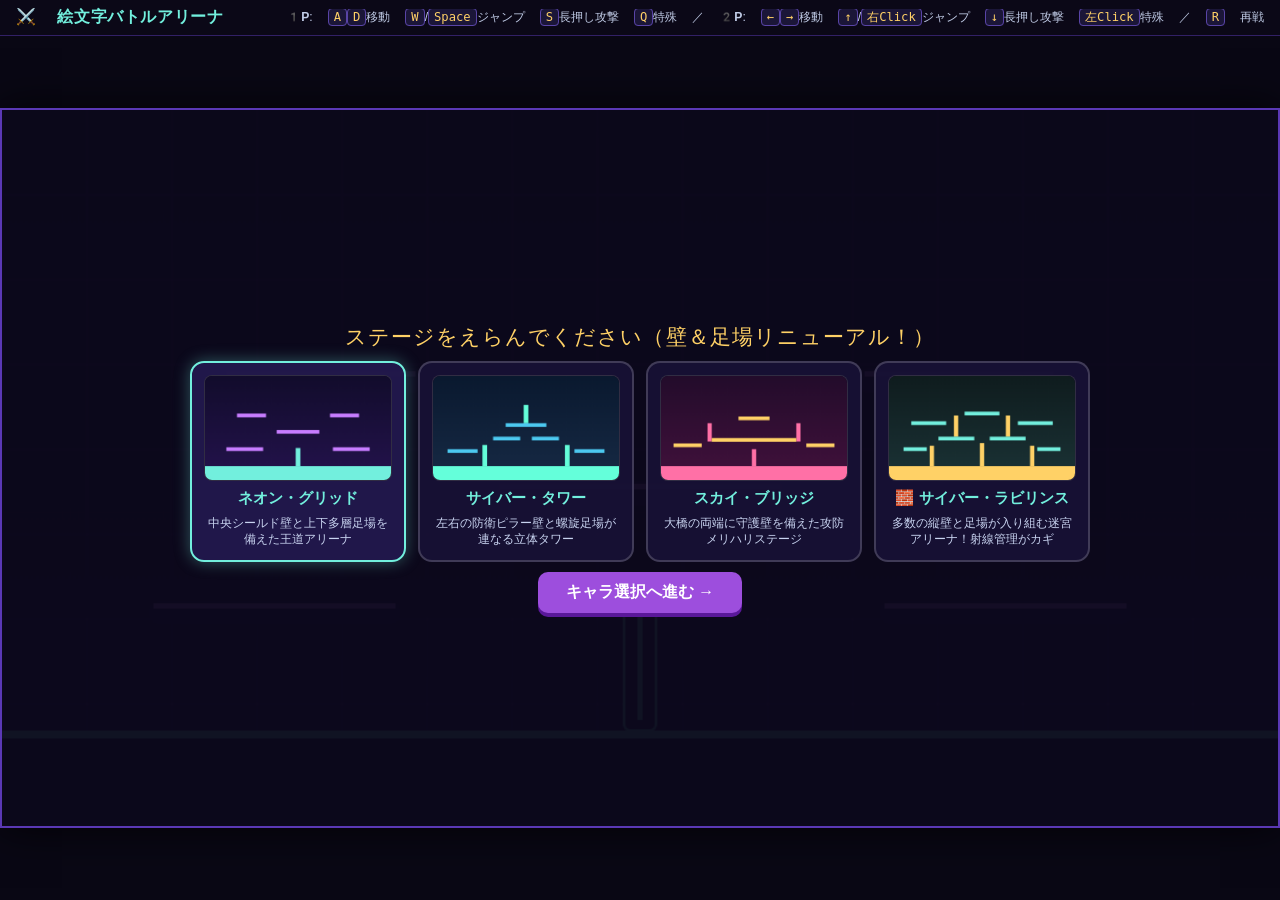
==== index.html @ 48e64e6c "Rename index.html.html to index.html" ====
<!DOCTYPE html>
<html lang="ja">
<head>
  <meta charset="UTF-8" />
  <meta name="viewport" content="width=device-width, initial-scale=1.0" />
  <title>絵文字バトルアリーナ（1P WASD+Space+Q vs 2P 矢印+左右クリック）</title>
  <style>
    * {
      box-sizing: border-box;
      margin: 0;
      padding: 0;
    }

    html, body {
      width: 100%;
      height: 100%;
      overflow: hidden;
      background: #0b0918;
      color: #f3f6ff;
      font-family: "Hiragino Kaku Gothic ProN", "Yu Gothic", "Meiryo", "Apple Color Emoji", "Segoe UI Emoji", "Noto Color Emoji", sans-serif;
      user-select: none;
    }

    body {
      display: flex;
      flex-direction: column;
      align-items: center;
      justify-content: center;
    }

    .header {
      width: 100%;
      height: 36px;
      padding: 0 16px;
      background: rgba(11, 9, 24, 0.95);
      border-bottom: 1px solid rgba(90, 56, 181, 0.5);
      display: flex;
      justify-content: space-between;
      align-items: center;
      gap: 12px;
      flex-shrink: 0;
    }

    h1 {
      font-size: 1rem;
      color: #72efdd;
      letter-spacing: 0.04em;
      white-space: nowrap;
    }

    .controls-hint {
      font-size: 0.76rem;
      color: #c2cde8;
      white-space: nowrap;
      overflow: hidden;
      text-overflow: ellipsis;
    }

    .controls-hint kbd {
      background: #1b1638;
      border: 1px solid #5944a6;
      border-radius: 4px;
      padding: 1px 5px;
      font-family: monospace;
      color: #ffd166;
    }

    .stage-viewport {
      flex: 1;
      width: 100%;
      height: calc(100vh - 36px);
      display: flex;
      align-items: center;
      justify-content: center;
      background: #090714;
      overflow: hidden;
    }

    .game-wrap {
      position: relative;
      width: min(100vw, calc((100vh - 36px) * 16 / 9));
      height: min(calc(100vh - 36px), calc(100vw * 9 / 16));
      overflow: hidden;
      border: 2px solid #5a38b5;
      box-shadow: 0 0 40px rgba(0, 0, 0, 0.8);
      background: #100c24;
    }

    canvas {
      display: block;
      width: 100%;
      height: 100%;
      cursor: crosshair;
    }

    .hud {
      position: absolute;
      top: 12px;
      left: 16px;
      right: 16px;
      display: flex;
      justify-content: space-between;
      align-items: center;
      pointer-events: none;
      font-weight: bold;
      gap: 12px;
      flex-wrap: wrap;
    }

    .hud.hidden {
      display: none;
    }

    .p-hud {
      background: rgba(15, 11, 36, 0.88);
      border-radius: 999px;
      padding: 6px 14px;
      font-size: 0.95rem;
      display: inline-flex;
      align-items: center;
      gap: 8px;
    }

    .p1-hud {
      border: 1.5px solid rgba(114, 239, 221, 0.7);
      color: #72efdd;
    }

    .stage-hud-pill {
      background: rgba(15, 11, 36, 0.88);
      border: 1.5px solid rgba(255, 209, 102, 0.65);
      color: #ffd166;
      border-radius: 999px;
      padding: 5px 14px;
      font-size: 0.86rem;
    }

    .p2-hud {
      border: 1.5px solid rgba(255, 112, 166, 0.7);
      color: #ff70a6;
    }

    .hp-hearts {
      color: #ff5c8a;
      letter-spacing: 0.06em;
    }

    .sp-badge {
      font-size: 0.76rem;
      padding: 2px 8px;
      border-radius: 999px;
      background: rgba(255, 209, 102, 0.18);
      border: 1px solid rgba(255, 209, 102, 0.55);
      color: #ffd166;
    }

    .sp-badge.active {
      background: rgba(114, 239, 221, 0.22);
      border-color: rgba(114, 239, 221, 0.75);
      color: #72efdd;
    }

    .sp-badge.cd {
      background: rgba(120, 125, 160, 0.2);
      border-color: rgba(150, 155, 190, 0.4);
      color: #a9b2d4;
    }

    /* 画面パネル */
    .screen-panel {
      position: absolute;
      inset: 0;
      background: rgba(11, 8, 26, 0.95);
      display: flex;
      flex-direction: column;
      align-items: center;
      justify-content: center;
      padding: 14px 18px;
      gap: 10px;
      overflow-y: auto;
    }

    .screen-panel.hidden {
      display: none;
    }

    .screen-title {
      font-size: 1.32rem;
      color: #ffd166;
      letter-spacing: 0.05em;
    }

    .stage-grid {
      display: grid;
      grid-template-columns: repeat(4, minmax(160px, 1fr));
      gap: 12px;
      width: 100%;
      max-width: 900px;
    }

    .stage-card {
      background: rgba(24, 18, 54, 0.92);
      border: 2px solid rgba(255, 255, 255, 0.18);
      border-radius: 14px;
      padding: 12px;
      display: flex;
      flex-direction: column;
      align-items: center;
      gap: 7px;
      cursor: pointer;
      color: #f3f6ff;
      text-align: center;
      transition: transform 0.1s ease, border-color 0.15s ease, box-shadow 0.15s ease;
    }

    .stage-card:hover {
      transform: translateY(-3px);
      border-color: #c77dff;
    }

    .stage-card.active {
      border-color: #72efdd;
      background: rgba(34, 24, 76, 0.96);
      box-shadow: 0 0 16px rgba(114, 239, 221, 0.35);
    }

    .stage-mini-canvas {
      width: 100%;
      max-width: 200px;
      height: auto;
      border-radius: 8px;
      border: 1px solid rgba(255, 255, 255, 0.15);
      background: #0d0822;
    }

    .stage-card-name {
      font-size: 0.95rem;
      font-weight: bold;
      color: #72efdd;
    }

    .stage-card-desc {
      font-size: 0.74rem;
      color: #c8d3f0;
      line-height: 1.35;
    }

    .selected-stage-banner {
      background: rgba(28, 21, 64, 0.92);
      border: 1.5px solid rgba(255, 209, 102, 0.55);
      color: #ffd166;
      border-radius: 999px;
      padding: 4px 16px;
      font-size: 0.85rem;
      font-weight: bold;
    }

    .select-columns {
      display: grid;
      grid-template-columns: repeat(2, minmax(240px, 1fr));
      gap: 14px;
      width: 100%;
      max-width: 880px;
    }

    .player-panel {
      background: rgba(24, 18, 54, 0.92);
      border-radius: 14px;
      padding: 11px 14px;
      display: flex;
      flex-direction: column;
      align-items: center;
      gap: 7px;
    }

    .player-panel.p1 {
      border: 2px solid #72efdd;
    }

    .player-panel.p2 {
      border: 2px solid #ff70a6;
    }

    .panel-header {
      display: flex;
      align-items: center;
      gap: 10px;
      font-weight: bold;
      font-size: 0.96rem;
    }

    .p1 .panel-header { color: #72efdd; }
    .p2 .panel-header { color: #ff70a6; }

    .selected-preview {
      font-size: 2.2rem;
      line-height: 1;
      height: 38px;
      display: flex;
      align-items: center;
      justify-content: center;
    }

    .emoji-grid {
      display: grid;
      grid-template-columns: repeat(9, 34px);
      gap: 5px;
      justify-content: center;
    }

    .emoji-btn {
      width: 34px;
      height: 34px;
      font-size: 1.24rem;
      font-family: "Apple Color Emoji", "Segoe UI Emoji", "Noto Color Emoji", sans-serif;
      border-radius: 9px;
      border: 2px solid rgba(255, 255, 255, 0.2);
      background: rgba(12, 9, 28, 0.9);
      cursor: pointer;
      display: flex;
      align-items: center;
      justify-content: center;
      transition: transform 0.08s ease, border-color 0.12s ease, background 0.12s ease;
    }

    .emoji-btn:hover {
      transform: translateY(-2px);
    }

    .p1 .emoji-btn.active {
      border-color: #72efdd;
      background: rgba(114, 239, 221, 0.22);
      box-shadow: 0 0 12px rgba(114, 239, 221, 0.45);
    }

    .p2 .emoji-btn.active {
      border-color: #ff70a6;
      background: rgba(255, 112, 166, 0.22);
      box-shadow: 0 0 12px rgba(255, 112, 166, 0.45);
    }

    .ability-box {
      width: 100%;
      background: rgba(12, 9, 28, 0.78);
      border: 1px solid rgba(255, 255, 255, 0.14);
      border-radius: 10px;
      padding: 6px 10px;
      text-align: center;
    }

    .ability-name {
      font-size: 0.86rem;
      font-weight: bold;
      color: #ffd166;
      margin-bottom: 2px;
    }

    .ability-desc {
      font-size: 0.73rem;
      color: #d6dff7;
      line-height: 1.32;
    }

    .special-desc {
      font-size: 0.73rem;
      color: #72efdd;
      margin-top: 2px;
      line-height: 1.32;
    }

    .key-note {
      font-size: 0.72rem;
      color: #aebad9;
    }

    .action-row {
      display: flex;
      gap: 12px;
      flex-wrap: wrap;
      justify-content: center;
      align-items: center;
    }

    .start-btn {
      background: #9d4edd;
      color: #ffffff;
      border: none;
      border-radius: 10px;
      padding: 10px 28px;
      font-size: 1rem;
      font-weight: bold;
      cursor: pointer;
      box-shadow: 0 4px 0 #5a189a;
    }

    .start-btn:hover {
      background: #b565f5;
    }

    .start-btn:active {
      transform: translateY(2px);
      box-shadow: 0 2px 0 #5a189a;
    }

    button.sub-btn {
      background: #27204d;
      color: #e4ecff;
      border: 1.5px solid #7b61ff;
      border-radius: 10px;
      padding: 9px 18px;
      font-size: 0.92rem;
      font-weight: bold;
      cursor: pointer;
    }

    button.sub-btn:hover {
      background: #362c69;
    }

    /* 勝敗オーバーレイ */
    .result-overlay {
      position: absolute;
      inset: 0;
      background: rgba(9, 6, 22, 0.84);
      display: flex;
      flex-direction: column;
      align-items: center;
      justify-content: center;
      gap: 14px;
      text-align: center;
      padding: 20px;
    }

    .result-overlay.hidden {
      display: none;
    }

    .result-overlay h2 {
      font-size: 1.7rem;
      color: #ffd166;
    }

    .result-actions {
      display: flex;
      gap: 12px;
      flex-wrap: wrap;
      justify-content: center;
    }

    @media (max-width: 780px) {
      .stage-grid {
        grid-template-columns: repeat(2, 1fr);
      }
      .select-columns {
        grid-template-columns: 1fr;
      }
    }
  </style>
</head>
<body>
  <div class="header">
    <h1>⚔️ 絵文字バトルアリーナ</h1>
    <div class="controls-hint">
      <strong>1P</strong>: <kbd>A</kbd><kbd>D</kbd>移動 <kbd>W</kbd>/<kbd>Space</kbd>ジャンプ <kbd>S</kbd>長押し攻撃 <kbd>Q</kbd>特殊 ／ 
      <strong>2P</strong>: <kbd>←</kbd><kbd>→</kbd>移動 <kbd>↑</kbd>/<kbd>右Click</kbd>ジャンプ <kbd>↓</kbd>長押し攻撃 <kbd>左Click</kbd>特殊 ／ 
      <kbd>R</kbd> 再戦
    </div>
  </div>

  <div class="stage-viewport">
    <div class="game-wrap">
      <canvas id="game" width="960" height="540"></canvas>

      <!-- 戦闘HUD -->
      <div class="hud hidden" id="battleHud">
        <div class="p-hud p1-hud" id="p1Hud"></div>
        <div class="stage-hud-pill" id="stageHud">🏟️ ネオン・グリッド</div>
        <div class="p-hud p2-hud" id="p2Hud"></div>
      </div>

      <!-- 1. ステージ選択画面 -->
      <div class="screen-panel" id="stageScreen">
        <div class="screen-title">ステージをえらんでください（壁＆足場リニューアル！）</div>
        <div class="stage-grid" id="stageGrid"></div>
        <button class="start-btn" id="toCharSelectBtn" type="button">キャラ選択へ進む →</button>
      </div>

      <!-- 2. キャラ選択画面 -->
      <div class="screen-panel hidden" id="charScreen">
        <div class="screen-title">キャラクターと弾・特殊アクションを確認！</div>
        <div class="selected-stage-banner" id="selectedStageBanner">選択ステージ: ネオン・グリッド</div>
        <div class="select-columns">
          <div class="player-panel p1">
            <div class="panel-header">1P（WASD ＋ Space ＋ Q）</div>
            <div class="selected-preview" id="p1Preview">🤯</div>
            <div class="emoji-grid" id="p1Grid"></div>
            <div class="ability-box">
              <div class="ability-name" id="p1AbilityName"></div>
              <div class="ability-desc" id="p1AbilityDesc"></div>
              <div class="special-desc" id="p1SpecialDesc"></div>
            </div>
            <div class="key-note">A/D: 移動 ／ W・Space: 2段ジャンプ ／ S長押し: 攻撃 ／ Q: 特殊</div>
          </div>
          <div class="player-panel p2">
            <div class="panel-header">2P（矢印キー ＋ 左右クリック）</div>
            <div class="selected-preview" id="p2Preview">💩</div>
            <div class="emoji-grid" id="p2Grid"></div>
            <div class="ability-box">
              <div class="ability-name" id="p2AbilityName"></div>
              <div class="ability-desc" id="p2AbilityDesc"></div>
              <div class="special-desc" id="p2SpecialDesc"></div>
            </div>
            <div class="key-note">←/→: 移動 ／ ↑・右Click: 2段ジャンプ ／ ↓長押し: 攻撃 ／ 左Click: 特殊</div>
          </div>
        </div>
        <div class="action-row">
          <button class="sub-btn" id="backToStageBtn" type="button">← ステージを選び直す</button>
          <button class="start-btn" id="startBattleBtn" type="button">バトルスタート！</button>
        </div>
      </div>

      <!-- 勝敗オーバーレイ -->
      <div class="result-overlay hidden" id="resultOverlay">
        <h2 id="resultTitle">🏆 1P 🤯 の勝利！</h2>
        <div class="result-actions">
          <button class="start-btn" id="rematchBtn" type="button">もう一回たたかう (R)</button>
          <button class="sub-btn" id="toCharBtn" type="button">キャラを選び直す</button>
          <button class="sub-btn" id="toStageBtn" type="button">ステージを選び直す</button>
        </div>
      </div>
    </div>
  </div>

  <script>
    const CHARACTER_DEFS = {
      "🤩": {
        emoji: "🤩",
        abilityName: "⚡ スター・シュリケン",
        abilityDesc: "弾種：回転スター手裏剣 ／ 移動速度アップ（最大射程：約190px）",
        specialName: "特殊：スター・フラッシュ突進",
        specialDesc: "前方に短距離高速突進（突進0.15s・終了後CT 3.2s）",
        specialType: "dash_strike",
        specialCooldown: 3.2,
        dashDuration: 0.15,
        dashSpeed: 740,
        moveSpeed: 335,
        jumpVel: -690,
        doubleJumpVel: -600,
        pulseSpeed: 580,
        pulseRadius: 21,
        minPulseRangeLife: 0.12,
        maxPulseRangeLife: 0.33,
        pulseCooldown: 0.36,
        projectileStyle: "star_shuriken",
        invincibleDuration: 1.05,
        knockbackScale: 1.0,
        shockwaveRadius: 0
      },
      "🤪": {
        emoji: "🤪",
        abilityName: "🦘 クレイジー・ジグザグ弾",
        abilityDesc: "弾種：上下蛇行スプリング弾 ／ ジャンプ強化（最大射程：約230px）",
        specialName: "特殊：スプリング・メテオ落下",
        specialDesc: "急降下＆着地衝撃波（半径82px・着地後CT 3.5s）",
        specialType: "meteor_slam",
        specialCooldown: 3.5,
        slamShockwaveRadius: 82,
        moveSpeed: 275,
        jumpVel: -720,
        doubleJumpVel: -715,
        pulseSpeed: 500,
        pulseRadius: 21,
        minPulseRangeLife: 0.14,
        maxPulseRangeLife: 0.46,
        pulseCooldown: 0.36,
        projectileStyle: "zigzag_spring",
        invincibleDuration: 1.05,
        knockbackScale: 0.95,
        shockwaveRadius: 0
      },
      "🥴": {
        emoji: "🥴",
        abilityName: "🛡️ 酔いどれバブル・タフネス",
        abilityDesc: "弾種：ゆらゆら渦巻きバブル ／ 無敵時間＆耐性アップ（最大射程：約280px）",
        specialName: "特殊：ネオン・ガードバリア",
        specialDesc: "1.05秒バリア＆弾反射（効果終了後CT 5.0s）",
        specialType: "barrier",
        specialCooldown: 5.0,
        barrierDuration: 1.05,
        moveSpeed: 260,
        jumpVel: -690,
        doubleJumpVel: -600,
        pulseSpeed: 500,
        pulseRadius: 22,
        minPulseRangeLife: 0.15,
        maxPulseRangeLife: 0.56,
        pulseCooldown: 0.36,
        projectileStyle: "dizzy_bubble",
        invincibleDuration: 1.55,
        knockbackScale: 0.65,
        shockwaveRadius: 0
      },
      "😎": {
        emoji: "😎",
        abilityName: "🌊 クール・メガウェーブ",
        abilityDesc: "弾種：多重ソニックウェーブ ／ 巨大弾＆高速連射（最大射程：約215px）",
        specialName: "特殊：ハイスピード・ワイド3WAY",
        specialDesc: "広角3方向へ高速メガウェーブ拡散＆プレイヤー色エフェクト（CT 3.4s）",
        specialType: "triple_shot",
        specialCooldown: 3.4,
        tripleRangeLife: 0.36,
        moveSpeed: 275,
        jumpVel: -690,
        doubleJumpVel: -600,
        pulseSpeed: 520,
        pulseRadius: 31,
        minPulseRangeLife: 0.13,
        maxPulseRangeLife: 0.42,
        pulseCooldown: 0.26,
        projectileStyle: "mega_wave",
        invincibleDuration: 1.05,
        knockbackScale: 1.0,
        shockwaveRadius: 0
      },
      "🫨": {
        emoji: "🫨",
        abilityName: "💥 シェイク・ソニックリング",
        abilityDesc: "弾種：高周波振動リング ／ 発射時振動波（最大射程：約155px）",
        specialName: "特殊：メガ・グラビティ振動",
        specialDesc: "近距離の広範囲振動波（半径92px・CT 4.0s）",
        specialType: "mega_quake",
        specialCooldown: 4.0,
        megaQuakeRadius: 92,
        moveSpeed: 285,
        jumpVel: -690,
        doubleJumpVel: -620,
        pulseSpeed: 480,
        pulseRadius: 22,
        minPulseRangeLife: 0.11,
        maxPulseRangeLife: 0.32,
        pulseCooldown: 0.35,
        projectileStyle: "quake_ring",
        invincibleDuration: 1.05,
        knockbackScale: 0.9,
        shockwaveRadius: 50
      },
      "🤯": {
        emoji: "🤯",
        abilityName: "💥 ブレイン・スパーク",
        abilityDesc: "弾種：高速回転スパーク弾 ／ パワーバランス型（最大射程：約270px）",
        specialName: "特殊：🤯 ギガ・メルトダウン（一発どかん！）",
        specialDesc: "0.45秒のチャージ後、超巨大爆発（半径155px・特大吹っ飛ばし・CT 5.2s）",
        specialType: "mind_explosion",
        specialCooldown: 5.2,
        chargeDuration: 0.45,
        explosionRadius: 155,
        moveSpeed: 265,
        jumpVel: -690,
        doubleJumpVel: -605,
        pulseSpeed: 540,
        pulseRadius: 21,
        minPulseRangeLife: 0.15,
        maxPulseRangeLife: 0.50,
        pulseCooldown: 0.38,
        projectileStyle: "brain_spark",
        projectileColorOverride: "#ff9f1c",
        invincibleDuration: 1.05,
        knockbackScale: 0.95,
        shockwaveRadius: 0
      },
      "🤠": {
        emoji: "🤠",
        abilityName: "🎯 ガンスリンガー・ライフル",
        abilityDesc: "弾種：超高速ライフル銃弾（最大射程：超長距離・約870px）",
        specialName: "特殊：ハイパワー・ロングスナイプ",
        specialDesc: "超長射程の強力貫通弾＆大ノックバック（CT 5.2s）",
        specialType: "long_snipe",
        specialCooldown: 5.2,
        snipeSpeed: 980,
        snipeRangeLife: 0.95,
        moveSpeed: 245,
        jumpVel: -680,
        doubleJumpVel: -590,
        pulseSpeed: 790,
        pulseRadius: 7,
        minPulseRangeLife: 0.22,
        maxPulseRangeLife: 1.10,
        pulseCooldown: 0.72,
        projectileStyle: "bullet",
        invincibleDuration: 1.05,
        knockbackScale: 1.15,
        shockwaveRadius: 0
      },
      "🤡": {
        emoji: "🤡",
        abilityName: "🎪 トリッキー・ジャグリング",
        abilityDesc: "弾種：床や壁・棚で弾むカラフルボール弾（最大射程：約480px）",
        specialName: "特殊：🃏 ジョーカー・ワイルドカード",
        specialDesc: "高速カード弾を発射！命中or壁着弾で衝撃波・凍結・連射・追撃がランダム炸裂（CT 3.8s）",
        specialType: "joker_card",
        specialCooldown: 3.8,
        moveSpeed: 295,
        jumpVel: -705,
        doubleJumpVel: -640,
        pulseSpeed: 490,
        pulseRadius: 19,
        minPulseRangeLife: 0.32,
        maxPulseRangeLife: 0.98,
        pulseCooldown: 0.38,
        projectileStyle: "bounce_ball",
        invincibleDuration: 1.05,
        knockbackScale: 1.0,
        shockwaveRadius: 0
      },
      "🤑": {
        emoji: "🤑",
        abilityName: "🪙 ゴールデン・コイン弾",
        abilityDesc: "弾種：輝く回転ゴールドコイン弾 ／ 軽快ステップ（最大射程：約310px）",
        specialName: "特殊：🎰 ジャックポット・スロット",
        specialDesc: "スロット回転！777大当たりで特大3way＋衝撃波、中当たりで5way金貨シャワー（CT 4.2s）",
        specialType: "slot_jackpot",
        specialCooldown: 4.2,
        moveSpeed: 290,
        jumpVel: -695,
        doubleJumpVel: -620,
        pulseSpeed: 550,
        pulseRadius: 20,
        minPulseRangeLife: 0.16,
        maxPulseRangeLife: 0.56,
        pulseCooldown: 0.34,
        projectileStyle: "gold_coin",
        projectileColorOverride: "#ffd166",
        invincibleDuration: 1.05,
        knockbackScale: 1.0,
        shockwaveRadius: 0
      },
      "🗺️": {
        emoji: "🗺️",
        abilityName: "🧭 アトラス・コンパスアロー",
        abilityDesc: "弾種：回転コンパス針弾 ／ 高機動力＆ジャンプ力（最大射程：約330px）",
        specialName: "特殊：📍 アトラス・ウェイポイント",
        specialDesc: "1回目でピン設置、2回目でピン地点を起爆（広範囲衝撃波＋3方向コンパス弾・CT 4.0s）",
        specialType: "atlas_waypoint",
        specialCooldown: 4.0,
        moveSpeed: 305,
        jumpVel: -705,
        doubleJumpVel: -635,
        pulseSpeed: 570,
        pulseRadius: 20,
        minPulseRangeLife: 0.16,
        maxPulseRangeLife: 0.58,
        pulseCooldown: 0.34,
        projectileStyle: "compass_arrow",
        projectileColorOverride: "#ffd166",
        invincibleDuration: 1.05,
        knockbackScale: 0.96,
        shockwaveRadius: 0
      },
      "💩": {
        emoji: "💩",
        abilityName: "💩 プープ・スティンクボム",
        abilityDesc: "弾種：山なり臭気ボム弾（命中・着弾時に臭気ガス爆発・最大射程：約290px）",
        specialName: "特殊：🚽 フラッシュ・トルネード",
        specialDesc: "周囲に巨大渦巻き衝撃波（半径90px）＋3方向へ臭気ボム拡散（CT 4.0s）",
        specialType: "poop_flush",
        specialCooldown: 4.0,
        moveSpeed: 280,
        jumpVel: -695,
        doubleJumpVel: -615,
        pulseSpeed: 470,
        pulseRadius: 20,
        minPulseRangeLife: 0.24,
        maxPulseRangeLife: 0.62,
        pulseCooldown: 0.38,
        projectileStyle: "poop_bomb",
        projectileColorOverride: "#b08968",
        invincibleDuration: 1.1,
        knockbackScale: 0.92,
        shockwaveRadius: 0
      },
      "💀": {
        emoji: "💀",
        abilityName: "☠️ スカル・リーパーサイス",
        abilityDesc: "弾種：回転する死神の鎌弾 ／ 大ノックバック（最大射程：約310px）",
        specialName: "特殊：ソウル・ブーメラン",
        specialDesc: "前方に飛んで手元に戻る巨大ブーメラン弾（CT 4.0s）",
        specialType: "boomerang",
        specialCooldown: 4.0,
        moveSpeed: 250,
        jumpVel: -685,
        doubleJumpVel: -595,
        pulseSpeed: 520,
        pulseRadius: 24,
        minPulseRangeLife: 0.16,
        maxPulseRangeLife: 0.60,
        pulseCooldown: 0.45,
        baseKnockVx: 490,
        projectileStyle: "scythe_spin",
        invincibleDuration: 1.1,
        knockbackScale: 0.85,
        shockwaveRadius: 0
      },
      "🫠": {
        emoji: "🫠",
        abilityName: "🫠 メルト・スライムショット",
        abilityDesc: "弾種：ドロドロ溶解液弾 ／ 吹っ飛び耐性UP（最大射程：約260px）",
        specialName: "特殊：アシッド・メルトゾーン",
        specialDesc: "足元に3秒間残る溶解トラップ設置（CT 4.8s）",
        specialType: "melt_pool",
        specialCooldown: 4.8,
        moveSpeed: 270,
        jumpVel: -690,
        doubleJumpVel: -610,
        pulseSpeed: 490,
        pulseRadius: 22,
        minPulseRangeLife: 0.15,
        maxPulseRangeLife: 0.53,
        pulseCooldown: 0.36,
        projectileStyle: "slime_drop",
        invincibleDuration: 1.25,
        knockbackScale: 0.72,
        shockwaveRadius: 0
      },
      "🫥": {
        emoji: "🫥",
        abilityName: "👻 ファントム・ウィスプ",
        abilityDesc: "弾種：明滅する霊魂弾 ／ 軽快移動＆高い2段ジャンプ（最大射程：約240px）",
        specialName: "特殊：インビジブル・ステルス",
        specialDesc: "1.2秒間透明化＆移動速度大幅アップ（効果終了後CT 4.6s）",
        specialType: "stealth",
        specialCooldown: 4.6,
        stealthDuration: 1.2,
        moveSpeed: 315,
        jumpVel: -710,
        doubleJumpVel: -680,
        pulseSpeed: 560,
        pulseRadius: 20,
        minPulseRangeLife: 0.14,
        maxPulseRangeLife: 0.43,
        pulseCooldown: 0.33,
        projectileStyle: "ghost_wisp",
        invincibleDuration: 1.0,
        knockbackScale: 1.08,
        shockwaveRadius: 0
      },
      "🥶": {
        emoji: "🥶",
        abilityName: "❄️ フロスト・アイスランス",
        abilityDesc: "弾種：氷結クリスタル弾（ヒット時1.8秒間相手を凍結スロウ・最大射程：約320px）",
        specialName: "特殊：アブソリュート・ブリザード",
        specialDesc: "周囲冷気波＋前方3way氷柱弾で相手を凍結スロウ（CT 4.2s）",
        specialType: "blizzard_nova",
        specialCooldown: 4.2,
        moveSpeed: 265,
        jumpVel: -690,
        doubleJumpVel: -605,
        pulseSpeed: 570,
        pulseRadius: 20,
        minPulseRangeLife: 0.16,
        maxPulseRangeLife: 0.56,
        pulseCooldown: 0.38,
        baseKnockVx: 360,
        chillOnHit: 1.8,
        projectileStyle: "ice_crystal",
        projectileColorOverride: "#70e4ff",
        invincibleDuration: 1.15,
        knockbackScale: 0.85,
        shockwaveRadius: 0
      },
      "🈁": {
        emoji: "🈁",
        abilityName: "💠 サイバー・スクエア弾",
        abilityDesc: "弾種：回転キューブエネルギー弾 ／ 高機動バランス（最大射程：約300px）",
        specialName: "特殊：テレポート・ビーコン",
        specialDesc: "1回目でビーコン設置、2回目で設置地点へ瞬間ワープ（ワープ後CT 4.0s）",
        specialType: "warp_beacon",
        specialCooldown: 4.0,
        moveSpeed: 300,
        jumpVel: -695,
        doubleJumpVel: -625,
        pulseSpeed: 560,
        pulseRadius: 20,
        minPulseRangeLife: 0.15,
        maxPulseRangeLife: 0.54,
        pulseCooldown: 0.34,
        projectileStyle: "cyber_square",
        projectileColorOverride: "#4cc9f0",
        invincibleDuration: 1.05,
        knockbackScale: 0.95,
        shockwaveRadius: 0
      },
      "👾": {
        emoji: "👾",
        abilityName: "🕹️ 8bit・ピクセルレーザー",
        abilityDesc: "弾種：ドット絵レーザー弾 ／ 高速連射＆長射程（最大射程：約420px）",
        specialName: "特殊：UFO・インベージョン空爆",
        specialDesc: "上空にUFOを召喚し、移動しながら真下へ3発ビーム投下（CT 4.6s）",
        specialType: "ufo_airstrike",
        specialCooldown: 4.6,
        moveSpeed: 280,
        jumpVel: -690,
        doubleJumpVel: -615,
        pulseSpeed: 640,
        pulseRadius: 17,
        minPulseRangeLife: 0.18,
        maxPulseRangeLife: 0.66,
        pulseCooldown: 0.28,
        projectileStyle: "pixel_laser",
        projectileColorOverride: "#b5179e",
        invincibleDuration: 1.05,
        knockbackScale: 1.0,
        shockwaveRadius: 0
      },
      "😇": {
        emoji: "😇",
        selectLabel: "😇😈",
        abilityName: "👼😈 デュアル・モーフ（天使⇔悪魔変身）",
        abilityDesc: "😇時：聖光輪弾・低重力グライド(最大約360px) ／ 😈時：紅蓮炎弾・踏み込み強撃(最大約260px)",
        specialName: "特殊：エンジェル⇔デビル変身",
        specialDesc: "押すたびに😇と😈が切り替わり弾種・基本性能・パッシブが変化（CT 3.2s）",
        specialType: "transform_angel_devil",
        morphTarget: "😈",
        specialCooldown: 3.2,
        moveSpeed: 295,
        jumpVel: -715,
        doubleJumpVel: -670,
        gravityScale: 0.72,
        pulseSpeed: 540,
        pulseRadius: 21,
        minPulseRangeLife: 0.16,
        maxPulseRangeLife: 0.66,
        pulseCooldown: 0.30,
        baseKnockVx: 360,
        attackLungeSpeed: 0,
        projectileStyle: "angel_halo",
        projectileColorOverride: "#ffd166",
        invincibleDuration: 1.25,
        knockbackScale: 0.78,
        shockwaveRadius: 0
      },
      "😈": {
        emoji: "😈",
        hiddenInSelect: true,
        abilityName: "😈 デビル・オーバーロード",
        abilityDesc: "弾種：紅蓮ヘルファイア弾 ／ 超高速移動＆攻撃時踏み込みラッシュ",
        specialName: "特殊：デビル⇔エンジェル変身",
        specialDesc: "押すたびに😈と😇が切り替わり弾種・基本性能・パッシブが変化（CT 3.2s）",
        specialType: "transform_angel_devil",
        morphTarget: "😇",
        specialCooldown: 3.2,
        moveSpeed: 345,
        jumpVel: -690,
        doubleJumpVel: -610,
        gravityScale: 1.15,
        pulseSpeed: 620,
        pulseRadius: 24,
        minPulseRangeLife: 0.14,
        maxPulseRangeLife: 0.42,
        pulseCooldown: 0.35,
        baseKnockVx: 480,
        attackLungeSpeed: 220,
        projectileStyle: "devil_flame",
        projectileColorOverride: "#ff5c8a",
        invincibleDuration: 0.95,
        knockbackScale: 1.12,
        shockwaveRadius: 0
      }
    };

    const SELECTABLE_CHARACTERS = Object.keys(CHARACTER_DEFS).filter(
      (emoji) => !CHARACTER_DEFS[emoji].hiddenInSelect
    );

    const canvas = document.getElementById("game");
    const ctx = canvas.getContext("2d");

    const VIEW_WIDTH = canvas.width;
    const VIEW_HEIGHT = canvas.height;
    const GROUND_Y = 468;

    const STAGES = [
      {
        id: "neon-grid",
        name: "ネオン・グリッド",
        desc: "中央シールド壁と上下多層足場を備えた王道アリーナ",
        bgTop: "#120c2c",
        bgBottom: "#24134d",
        gridColor: "rgba(157, 78, 221, 0.16)",
        floorAccent: "#72efdd",
        shelfFill: "#2b1b59",
        shelfAccent: "#c77dff",
        wallFill: "#1f1447",
        wallAccent: "#72efdd",
        platforms: [
          { x: 0, y: GROUND_Y, w: VIEW_WIDTH, h: VIEW_HEIGHT - GROUND_Y, type: "floor" },
          { x: 468, y: 374, w: 24, h: 94, type: "wall" },
          { x: 110, y: 370, w: 190, h: 18, type: "shelf" },
          { x: 660, y: 370, w: 190, h: 18, type: "shelf" },
          { x: 370, y: 280, w: 220, h: 18, type: "shelf" },
          { x: 165, y: 195, w: 150, h: 18, type: "shelf" },
          { x: 645, y: 195, w: 150, h: 18, type: "shelf" }
        ]
      },
      {
        id: "cyber-tower",
        name: "サイバー・タワー",
        desc: "左右の防衛ピラー壁と螺旋足場が連なる立体タワー",
        bgTop: "#0a192f",
        bgBottom: "#172a45",
        gridColor: "rgba(100, 255, 218, 0.13)",
        floorAccent: "#64ffda",
        shelfFill: "#1d3557",
        shelfAccent: "#4cc9f0",
        wallFill: "#13294b",
        wallAccent: "#64ffda",
        platforms: [
          { x: 0, y: GROUND_Y, w: VIEW_WIDTH, h: VIEW_HEIGHT - GROUND_Y, type: "floor" },
          { x: 255, y: 358, w: 24, h: 110, type: "wall" },
          { x: 681, y: 358, w: 24, h: 110, type: "wall" },
          { x: 468, y: 150, w: 24, h: 95, type: "wall" },
          { x: 75, y: 380, w: 155, h: 18, type: "shelf" },
          { x: 730, y: 380, w: 155, h: 18, type: "shelf" },
          { x: 310, y: 315, w: 140, h: 18, type: "shelf" },
          { x: 510, y: 315, w: 140, h: 18, type: "shelf" },
          { x: 375, y: 245, w: 210, h: 18, type: "shelf" }
        ]
      },
      {
        id: "sky-bridge",
        name: "スカイ・ブリッジ",
        desc: "大橋の両端に守護壁を備えた攻防メリハリステージ",
        bgTop: "#230c2b",
        bgBottom: "#42113c",
        gridColor: "rgba(255, 112, 166, 0.15)",
        floorAccent: "#ff70a6",
        shelfFill: "#3b184a",
        shelfAccent: "#ffd166",
        wallFill: "#2c1138",
        wallAccent: "#ff70a6",
        platforms: [
          { x: 0, y: GROUND_Y, w: VIEW_WIDTH, h: VIEW_HEIGHT - GROUND_Y, type: "floor" },
          { x: 240, y: 245, w: 22, h: 95, type: "wall" },
          { x: 698, y: 245, w: 22, h: 95, type: "wall" },
          { x: 469, y: 380, w: 22, h: 88, type: "wall" },
          { x: 262, y: 322, w: 436, h: 18, type: "shelf" },
          { x: 65, y: 350, w: 145, h: 18, type: "shelf" },
          { x: 750, y: 350, w: 145, h: 18, type: "shelf" },
          { x: 400, y: 210, w: 160, h: 18, type: "shelf" }
        ]
      },
      {
        id: "cyber-labyrinth",
        name: "🧱 サイバー・ラビリンス",
        desc: "多数の縦壁と足場が入り組む迷宮アリーナ！射線管理がカギ",
        bgTop: "#0f1c1e",
        bgBottom: "#1b3336",
        gridColor: "rgba(114, 239, 221, 0.14)",
        floorAccent: "#ffd166",
        shelfFill: "#204044",
        shelfAccent: "#72efdd",
        wallFill: "#162d30",
        wallAccent: "#ffd166",
        platforms: [
          { x: 0, y: GROUND_Y, w: VIEW_WIDTH, h: VIEW_HEIGHT - GROUND_Y, type: "floor" },
          { x: 210, y: 362, w: 22, h: 106, type: "wall" },
          { x: 469, y: 348, w: 22, h: 120, type: "wall" },
          { x: 728, y: 362, w: 22, h: 106, type: "wall" },
          { x: 335, y: 205, w: 22, h: 110, type: "wall" },
          { x: 603, y: 205, w: 22, h: 110, type: "wall" },
          { x: 75, y: 370, w: 120, h: 16, type: "shelf" },
          { x: 765, y: 370, w: 120, h: 16, type: "shelf" },
          { x: 255, y: 315, w: 185, h: 16, type: "shelf" },
          { x: 520, y: 315, w: 185, h: 16, type: "shelf" },
          { x: 115, y: 235, w: 180, h: 16, type: "shelf" },
          { x: 665, y: 235, w: 180, h: 16, type: "shelf" },
          { x: 390, y: 185, w: 180, h: 16, type: "shelf" }
        ]
      }
    ];

    const battleHud = document.getElementById("battleHud");
    const p1Hud = document.getElementById("p1Hud");
    const p2Hud = document.getElementById("p2Hud");
    const stageHud = document.getElementById("stageHud");

    const stageScreen = document.getElementById("stageScreen");
    const stageGrid = document.getElementById("stageGrid");
    const toCharSelectBtn = document.getElementById("toCharSelectBtn");

    const charScreen = document.getElementById("charScreen");
    const selectedStageBanner = document.getElementById("selectedStageBanner");
    const backToStageBtn = document.getElementById("backToStageBtn");
    const startBattleBtn = document.getElementById("startBattleBtn");

    const p1Grid = document.getElementById("p1Grid");
    const p2Grid = document.getElementById("p2Grid");
    const p1Preview = document.getElementById("p1Preview");
    const p2Preview = document.getElementById("p2Preview");
    const p1AbilityName = document.getElementById("p1AbilityName");
    const p1AbilityDesc = document.getElementById("p1AbilityDesc");
    const p1SpecialDesc = document.getElementById("p1SpecialDesc");
    const p2AbilityName = document.getElementById("p2AbilityName");
    const p2AbilityDesc = document.getElementById("p2AbilityDesc");
    const p2SpecialDesc = document.getElementById("p2SpecialDesc");

    const resultOverlay = document.getElementById("resultOverlay");
    const resultTitle = document.getElementById("resultTitle");
    const rematchBtn = document.getElementById("rematchBtn");
    const toCharBtn = document.getElementById("toCharBtn");
    const toStageBtn = document.getElementById("toStageBtn");

    const GRAVITY = 1950;
    const MAX_JUMPS = 2;

    const PLAYER_W = 38;
    const PLAYER_H = 42;
    const MAX_HP = 5;
    const PULSE_DURATION = 0.22;
    const MAX_CHARGE_TIME = 0.65;

    let selectedStageIndex = 0;
    let selectedP1 = "🤯";
    let selectedP2 = "💩";
    let screenMode = "stage"; // "stage" | "char" | "battle" | "result"

    const p1Input = { left: false, right: false, jumpPressed: false, pulseHeld: false, pulseReleased: false, specialPressed: false };
    const p2Input = { left: false, right: false, jumpPressed: false, pulseHeld: false, pulseReleased: false, specialPressed: false };

    let fighters = [];
    let pulses = [];
    let shockwaves = [];
    let hazardZones = [];
    let slotMachines = [];
    let floatingPopups = [];
    let ufoDrones = [];
    let particles = [];
    let timeElapsed = 0;
    let screenShakeTimer = 0;
    let screenShakeMagnitude = 0;

    function getCurrentStage() {
      return STAGES[selectedStageIndex];
    }

    function triggerScreenShake(duration, magnitude) {
      screenShakeTimer = Math.max(screenShakeTimer, duration);
      screenShakeMagnitude = Math.max(screenShakeMagnitude, magnitude);
    }

    function drawStagePreview(miniCanvas, stage) {
      const mctx = miniCanvas.getContext("2d");
      const mw = miniCanvas.width;
      const mh = miniCanvas.height;
      const sx = mw / VIEW_WIDTH;
      const sy = mh / VIEW_HEIGHT;

      const grad = mctx.createLinearGradient(0, 0, 0, mh);
      grad.addColorStop(0, stage.bgTop);
      grad.addColorStop(1, stage.bgBottom);
      mctx.fillStyle = grad;
      mctx.fillRect(0, 0, mw, mh);

      for (const p of stage.platforms) {
        if (p.type === "floor") {
          mctx.fillStyle = stage.floorAccent;
          mctx.fillRect(p.x * sx, p.y * sy, p.w * sx, Math.max(3, p.h * sy));
        } else if (p.type === "wall") {
          mctx.fillStyle = stage.wallAccent || "#ffd166";
          mctx.fillRect(p.x * sx, p.y * sy, Math.max(3, p.w * sx), p.h * sy);
        } else {
          mctx.fillStyle = stage.shelfAccent;
          mctx.fillRect(p.x * sx, p.y * sy, p.w * sx, Math.max(4, p.h * sy));
        }
      }
    }

    function buildStageSelectUI() {
      stageGrid.innerHTML = "";
      STAGES.forEach((stage, idx) => {
        const card = document.createElement("button");
        card.type = "button";
        card.className = "stage-card" + (idx === selectedStageIndex ? " active" : "");

        const mini = document.createElement("canvas");
        mini.width = 200;
        mini.height = 112;
        mini.className = "stage-mini-canvas";
        drawStagePreview(mini, stage);

        const nameEl = document.createElement("div");
        nameEl.className = "stage-card-name";
        nameEl.textContent = stage.name;

        const descEl = document.createElement("div");
        descEl.className = "stage-card-desc";
        descEl.textContent = stage.desc;

        card.appendChild(mini);
        card.appendChild(nameEl);
        card.appendChild(descEl);

        card.addEventListener("click", () => {
          selectedStageIndex = idx;
          Array.from(stageGrid.children).forEach((el, i) => {
            el.classList.toggle("active", i === selectedStageIndex);
          });
        });

        stageGrid.appendChild(card);
      });
    }

    function updateAbilityInfoUI() {
      const def1 = CHARACTER_DEFS[selectedP1];
      const def2 = CHARACTER_DEFS[selectedP2];

      p1Preview.textContent = def1.selectLabel || def1.emoji;
      p1AbilityName.textContent = def1.abilityName;
      p1AbilityDesc.textContent = def1.abilityDesc;
      p1SpecialDesc.textContent = `${def1.specialName}: ${def1.specialDesc}`;

      p2Preview.textContent = def2.selectLabel || def2.emoji;
      p2AbilityName.textContent = def2.abilityName;
      p2AbilityDesc.textContent = def2.abilityDesc;
      p2SpecialDesc.textContent = `${def2.specialName}: ${def2.specialDesc}`;
    }

    function buildCharacterSelectUI() {
      p1Grid.innerHTML = "";
      p2Grid.innerHTML = "";

      SELECTABLE_CHARACTERS.forEach((emoji) => {
        const btn1 = document.createElement("button");
        btn1.type = "button";
        btn1.dataset.emoji = emoji;
        btn1.className = "emoji-btn" + (emoji === selectedP1 ? " active" : "");
        btn1.textContent = emoji;
        btn1.addEventListener("click", () => {
          selectedP1 = emoji;
          refreshActiveButtons();
          updateAbilityInfoUI();
        });
        p1Grid.appendChild(btn1);

        const btn2 = document.createElement("button");
        btn2.type = "button";
        btn2.dataset.emoji = emoji;
        btn2.className = "emoji-btn" + (emoji === selectedP2 ? " active" : "");
        btn2.textContent = emoji;
        btn2.addEventListener("click", () => {
          selectedP2 = emoji;
          refreshActiveButtons();
          updateAbilityInfoUI();
        });
        p2Grid.appendChild(btn2);
      });

      updateAbilityInfoUI();
    }

    function refreshActiveButtons() {
      Array.from(p1Grid.children).forEach((el) => {
        el.classList.toggle("active", el.dataset.emoji === selectedP1);
      });
      Array.from(p2Grid.children).forEach((el) => {
        el.classList.toggle("active", el.dataset.emoji === selectedP2);
      });
    }

    function clearInputs() {
      p1Input.left = false;
      p1Input.right = false;
      p1Input.jumpPressed = false;
      p1Input.pulseHeld = false;
      p1Input.pulseReleased = false;
      p1Input.specialPressed = false;

      p2Input.left = false;
      p2Input.right = false;
      p2Input.jumpPressed = false;
      p2Input.pulseHeld = false;
      p2Input.pulseReleased = false;
      p2Input.specialPressed = false;
    }

    function openStageScreen() {
      clearInputs();
      screenMode = "stage";
      battleHud.classList.add("hidden");
      charScreen.classList.add("hidden");
      resultOverlay.classList.add("hidden");
      stageScreen.classList.remove("hidden");
    }

    function openCharScreen() {
      clearInputs();
      screenMode = "char";
      battleHud.classList.add("hidden");
      stageScreen.classList.add("hidden");
      resultOverlay.classList.add("hidden");
      selectedStageBanner.textContent = `選択ステージ: ${getCurrentStage().name}`;
      charScreen.classList.remove("hidden");
    }

    function createFighter(id, label, emoji, x, facing, accentColor) {
      const def = CHARACTER_DEFS[emoji];
      return {
        id,
        label,
        emoji,
        def,
        accentColor,
        x,
        y: GROUND_Y - PLAYER_H,
        w: PLAYER_W,
        h: PLAYER_H,
        vx: 0,
        vy: 0,
        hp: MAX_HP,
        facing,
        onGround: true,
        jumpsLeft: MAX_JUMPS,
        invincibleTimer: 0,
        pulseTimer: 0,
        pulseCooldown: 0,
        pulseChargeTime: 0,
        isChargingPulse: false,
        specialCooldown: 0,
        pendingSpecialCooldown: 0,
        dashStrikeTimer: 0,
        dashStrikeHitIds: new Set(),
        meteorSlamActive: false,
        mindChargeTimer: 0,
        mindChargeMax: 0.45,
        barrierTimer: 0,
        stealthTimer: 0,
        chillTimer: 0,
        warpBeacon: null,
        atlasPin: null,
        squashX: 1,
        squashY: 1,
        animTime: 0
      };
    }

    function startBattle() {
      clearInputs();
      pulses = [];
      shockwaves = [];
      hazardZones = [];
      slotMachines = [];
      floatingPopups = [];
      ufoDrones = [];
      particles = [];
      screenShakeTimer = 0;
      screenShakeMagnitude = 0;
      fighters = [
        createFighter("p1", "1P", selectedP1, 110, 1, "#72efdd"),
        createFighter("p2", "2P", selectedP2, VIEW_WIDTH - 110 - PLAYER_W, -1, "#ff70a6")
      ];
      screenMode = "battle";
      stageScreen.classList.add("hidden");
      charScreen.classList.add("hidden");
      resultOverlay.classList.add("hidden");
      battleHud.classList.remove("hidden");
      stageHud.textContent = `🏟️ ${getCurrentStage().name}`;
      updateHud();
    }

    function isSpecialActive(f) {
      return (
        f.barrierTimer > 0 ||
        f.stealthTimer > 0 ||
        f.dashStrikeTimer > 0 ||
        f.meteorSlamActive ||
        f.mindChargeTimer > 0
      );
    }

    function formatSpBadge(f, keyHint) {
      if (f.mindChargeTimer > 0) {
        return `<span class="sp-badge active">${keyHint} 💥臨界チャージ中!</span>`;
      }
      if (isSpecialActive(f)) {
        return `<span class="sp-badge active">${keyHint} 効果中</span>`;
      }
      if (f.warpBeacon) {
        return `<span class="sp-badge active">${keyHint} 🈁ワープOK</span>`;
      }
      if (f.atlasPin) {
        return `<span class="sp-badge active">${keyHint} 📍起爆OK</span>`;
      }
      if (f.specialCooldown <= 0) {
        if (f.def.specialType === "transform_angel_devil" && f.def.morphTarget) {
          return `<span class="sp-badge">${keyHint} →${f.def.morphTarget}変身OK</span>`;
        }
        return `<span class="sp-badge">${keyHint} 特殊OK</span>`;
      }
      return `<span class="sp-badge cd">${keyHint} ${f.specialCooldown.toFixed(1)}s</span>`;
    }

    function updateHud() {
      const f1 = fighters[0];
      const f2 = fighters[1];
      if (!f1 || !f2) return;
      const chillTag1 = f1.chillTimer > 0 ? "❄️" : "";
      const chillTag2 = f2.chillTimer > 0 ? "❄️" : "";
      p1Hud.innerHTML = `1P ${f1.emoji}${chillTag1} <span class="hp-hearts">${"♥".repeat(Math.max(0, f1.hp))}${"♡".repeat(Math.max(0, MAX_HP - f1.hp))}</span> ${formatSpBadge(f1, "Q")}`;
      p2Hud.innerHTML = `2P ${f2.emoji}${chillTag2} <span class="hp-hearts">${"♥".repeat(Math.max(0, f2.hp))}${"♡".repeat(Math.max(0, MAX_HP - f2.hp))}</span> ${formatSpBadge(f2, "左Click")}`;
    }

    function spawnParticles(x, y, count, color) {
      for (let i = 0; i < count; i++) {
        particles.push({
          x: x + (Math.random() - 0.5) * 16,
          y: y + (Math.random() - 0.5) * 10,
          vx: (Math.random() - 0.5) * 240,
          vy: -60 - Math.random() * 150,
          size: 3 + Math.random() * 4,
          life: 0.35 + Math.random() * 0.2,
          maxLife: 0.55,
          color
        });
      }
    }

    function spawnPopup(x, y, text, color = "#ffd166") {
      floatingPopups.push({
        x,
        y,
        text,
        color,
        life: 0.95,
        maxLife: 0.95
      });
    }

    function triggerPulse(fighter, chargeRatio = 0) {
      if (fighter.pulseCooldown > 0 || fighter.mindChargeTimer > 0) return;
      fighter.pulseTimer = PULSE_DURATION;
      fighter.pulseCooldown = fighter.def.pulseCooldown;
      fighter.squashX = 1.2;
      fighter.squashY = 0.85;
      if (fighter.stealthTimer > 0) {
        fighter.stealthTimer = 0;
        if (fighter.pendingSpecialCooldown > 0) {
          fighter.specialCooldown = fighter.pendingSpecialCooldown;
          fighter.pendingSpecialCooldown = 0;
        }
      }

      if (fighter.def.attackLungeSpeed) {
        fighter.vx = fighter.facing * Math.max(Math.abs(fighter.vx), fighter.def.attackLungeSpeed);
      }

      const cx = fighter.x + fighter.w / 2;
      const cy = fighter.y + fighter.h / 2;
      const clampedRatio = Math.max(0, Math.min(1, chargeRatio));
      const rangeLife =
        fighter.def.minPulseRangeLife +
        (fighter.def.maxPulseRangeLife - fighter.def.minPulseRangeLife) * clampedRatio;

      const style = fighter.def.projectileStyle || "mega_wave";
      const isBullet = style === "bullet";
      const isBounceBall = style === "bounce_ball";
      const isPoopBomb = style === "poop_bomb";
      const baseKnock = fighter.def.baseKnockVx || 380;

      const clownColors = ["#ff5c8a", "#ffd166", "#72efdd", "#c77dff"];
      const randomClownColor = clownColors[Math.floor(Math.random() * clownColors.length)];
      const projColor =
        fighter.def.projectileColorOverride ||
        (isBullet ? "#ffd166" : isBounceBall ? randomClownColor : fighter.accentColor);

      pulses.push({
        ownerId: fighter.id,
        playerColor: fighter.accentColor,
        style,
        x: cx + fighter.facing * (isBullet ? 20 : 22),
        y: cy,
        baseY: cy,
        vx: fighter.facing * fighter.def.pulseSpeed,
        vy: isBounceBall ? -320 - clampedRatio * 120 : isPoopBomb ? -210 - clampedRatio * 95 : 0,
        gravity: isBounceBall ? 1350 : isPoopBomb ? 980 : 0,
        dir: fighter.facing,
        radius: fighter.def.pulseRadius,
        knockVx: baseKnock + clampedRatio * 65,
        chillDuration: fighter.def.chillOnHit || 0,
        life: rangeLife,
        maxLife: rangeLife,
        age: 0,
        color: projColor
      });

      if (fighter.def.shockwaveRadius > 0) {
        shockwaves.push({
          ownerId: fighter.id,
          x: cx,
          y: cy,
          maxRadius: fighter.def.shockwaveRadius,
          radius: 12,
          life: 0.22,
          maxLife: 0.22,
          color: fighter.accentColor,
          knockVx: 400,
          hitIds: new Set()
        });
      }

      spawnParticles(cx + fighter.facing * 22, cy, isBullet ? 6 : 8, projColor);
    }

    function triggerJokerBurst(ownerId, playerColor, x, y, dir) {
      const modes = ["shockwave", "freeze", "scatter", "sniper"];
      const chosen = modes[Math.floor(Math.random() * modes.length)];

      if (chosen === "shockwave") {
        spawnPopup(x, y - 18, "🃏 💥JOKER BOOM!", "#ff5c8a");
        shockwaves.push({
          ownerId,
          x,
          y,
          maxRadius: 96,
          radius: 14,
          life: 0.26,
          maxLife: 0.26,
          color: "#ff5c8a",
          knockVx: 500,
          hitIds: new Set()
        });
        spawnParticles(x, y, 22, "#ff5c8a");
      } else if (chosen === "freeze") {
        spawnPopup(x, y - 18, "🃏 ❄️JOKER FREEZE!", "#70e4ff");
        shockwaves.push({
          ownerId,
          x,
          y,
          maxRadius: 86,
          radius: 14,
          life: 0.24,
          maxLife: 0.24,
          color: "#70e4ff",
          knockVx: 390,
          chillDuration: 2.1,
          hitIds: new Set()
        });
        spawnParticles(x, y, 20, "#70e4ff");
      } else if (chosen === "scatter") {
        spawnPopup(x, y - 18, "🃏 🎪TRICK BALLS!", "#ffd166");
        const angles = [-2.5, -1.9, -1.25, -0.6];
        const colors = ["#ff5c8a", "#ffd166", "#72efdd", "#c77dff"];
        angles.forEach((ang, idx) => {
          pulses.push({
            ownerId,
            playerColor,
            style: "bounce_ball",
            x,
            y: y - 4,
            vx: Math.cos(ang) * 430,
            vy: Math.sin(ang) * 430,
            gravity: 1150,
            dir: Math.cos(ang) >= 0 ? 1 : -1,
            radius: 14,
            knockVx: 390,
            life: 0.58,
            maxLife: 0.58,
            age: 0,
            color: colors[idx % colors.length]
          });
        });
        spawnParticles(x, y, 18, "#ffd166");
      } else {
        spawnPopup(x, y - 18, "🃏 ⚡ACE SHOT!", "#c77dff");
        const target = fighters.find((f) => f.id !== ownerId);
        const aimAngle = target
          ? Math.atan2(target.y + target.h / 2 - y, target.x + target.w / 2 - x)
          : dir > 0
          ? 0
          : Math.PI;
        pulses.push({
          ownerId,
          playerColor,
          style: "joker_card",
          isSubCard: true,
          x,
          y,
          vx: Math.cos(aimAngle) * 760,
          vy: Math.sin(aimAngle) * 760,
          dir: Math.cos(aimAngle) >= 0 ? 1 : -1,
          radius: 18,
          knockVx: 470,
          life: 0.55,
          maxLife: 0.55,
          age: 0,
          color: "#c77dff"
        });
        spawnParticles(x, y, 16, "#c77dff");
      }
    }

    function triggerSpecialAction(fighter) {
      if (fighter.specialCooldown > 0 || isSpecialActive(fighter) || screenMode !== "battle") return;

      const type = fighter.def.specialType;
      const cx = fighter.x + fighter.w / 2;
      const cy = fighter.y + fighter.h / 2;

      if (type === "mind_explosion") {
        // 🤯特殊：ギガ・メルトダウン（一発どかん！）
        fighter.pendingSpecialCooldown = fighter.def.specialCooldown;
        fighter.mindChargeMax = fighter.def.chargeDuration || 0.45;
        fighter.mindChargeTimer = fighter.mindChargeMax;
        fighter.vx *= 0.25;
        fighter.vy = Math.min(fighter.vy, -120);
        fighter.squashX = 0.78;
        fighter.squashY = 1.28;
        spawnPopup(cx, cy - 30, "🤯 CHARGING...!", "#ff9f1c");
        spawnParticles(cx, cy, 16, "#ff9f1c");
      } else if (type === "poop_flush") {
        fighter.specialCooldown = fighter.def.specialCooldown;
        fighter.pulseTimer = PULSE_DURATION;
        fighter.squashX = 1.28;
        fighter.squashY = 0.76;

        spawnPopup(cx, cy - 28, "🚽 FLUSH TORNADO!", "#70e4ff");
        shockwaves.push({
          ownerId: fighter.id,
          x: cx,
          y: cy,
          maxRadius: 90,
          radius: 14,
          life: 0.26,
          maxLife: 0.26,
          color: "#70e4ff",
          knockVx: 460,
          hitIds: new Set()
        });

        const angles = [-0.62, -0.25, 0.14];
        for (const ang of angles) {
          const speed = 510;
          pulses.push({
            ownerId: fighter.id,
            playerColor: fighter.accentColor,
            style: "poop_bomb",
            x: cx + fighter.facing * 20,
            y: cy - 4,
            vx: Math.cos(ang) * speed * fighter.facing,
            vy: Math.sin(ang) * speed - 80,
            gravity: 960,
            dir: fighter.facing,
            radius: 19,
            knockVx: 410,
            life: 0.62,
            maxLife: 0.62,
            age: 0,
            color: "#b08968"
          });
        }
        spawnParticles(cx, cy, 20, "#70e4ff");
        spawnParticles(cx, cy, 14, "#b08968");
      } else if (type === "atlas_waypoint") {
        if (!fighter.atlasPin) {
          fighter.atlasPin = {
            x: cx,
            y: cy,
            facing: fighter.facing
          };
          fighter.squashX = 1.24;
          fighter.squashY = 0.8;
          spawnPopup(cx, cy - 26, "📍 WAYPOINT SET!", "#ffd166");
          spawnParticles(cx, cy, 16, "#ffd166");
        } else {
          const px = fighter.atlasPin.x;
          const py = fighter.atlasPin.y;
          const pDir = fighter.facing;
          fighter.atlasPin = null;
          fighter.specialCooldown = fighter.def.specialCooldown;
          fighter.squashX = 1.26;
          fighter.squashY = 0.8;

          spawnPopup(px, py - 24, "🗺️ ATLAS STRIKE!", "#72efdd");
          shockwaves.push({
            ownerId: fighter.id,
            x: px,
            y: py,
            maxRadius: 96,
            radius: 14,
            life: 0.26,
            maxLife: 0.26,
            color: "#ffd166",
            knockVx: 480,
            hitIds: new Set()
          });

          const angles = [-0.42, 0, 0.42];
          for (const ang of angles) {
            const speed = 640;
            pulses.push({
              ownerId: fighter.id,
              playerColor: fighter.accentColor,
              style: "compass_arrow",
              x: px,
              y: py,
              vx: Math.cos(ang) * speed * pDir,
              vy: Math.sin(ang) * speed,
              dir: pDir,
              radius: 20,
              knockVx: 400,
              life: 0.48,
              maxLife: 0.48,
              age: 0,
              color: "#ffd166"
            });
          }
          spawnParticles(px, py, 24, "#ffd166");
        }
      } else if (type === "slot_jackpot") {
        fighter.specialCooldown = fighter.def.specialCooldown;
        fighter.squashX = 1.26;
        fighter.squashY = 0.8;
        const roll = Math.random();
        const outcome = roll < 0.38 ? "jackpot" : roll < 0.82 ? "coin_shower" : "bomb_miss";
        slotMachines.push({
          ownerId: fighter.id,
          playerColor: fighter.accentColor,
          x: cx,
          y: fighter.y - 34,
          facing: fighter.facing,
          spinTimer: 0.55,
          outcome
        });
        spawnParticles(cx, fighter.y - 24, 14, "#ffd166");
      } else if (type === "joker_card") {
        fighter.specialCooldown = fighter.def.specialCooldown;
        fighter.pulseTimer = PULSE_DURATION;
        fighter.squashX = 1.26;
        fighter.squashY = 0.8;
        pulses.push({
          ownerId: fighter.id,
          playerColor: fighter.accentColor,
          style: "joker_card",
          isSubCard: false,
          x: cx + fighter.facing * 24,
          y: cy,
          vx: fighter.facing * 670,
          vy: 0,
          dir: fighter.facing,
          radius: 21,
          knockVx: 420,
          life: 0.55,
          maxLife: 0.55,
          age: 0,
          color: "#ff5c8a"
        });
        spawnParticles(cx + fighter.facing * 22, cy, 14, "#ffd166");
      } else if (type === "warp_beacon") {
        if (!fighter.warpBeacon) {
          fighter.warpBeacon = {
            x: cx,
            y: cy
          };
          fighter.squashX = 1.25;
          fighter.squashY = 0.8;
          spawnParticles(cx, cy, 16, "#4cc9f0");
        } else {
          const destX = fighter.warpBeacon.x - fighter.w / 2;
          const destY = fighter.warpBeacon.y - fighter.h / 2;
          spawnParticles(cx, cy, 16, "#4cc9f0");
          fighter.x = Math.max(16, Math.min(VIEW_WIDTH - 16 - fighter.w, destX));
          fighter.y = Math.max(16, Math.min(GROUND_Y - fighter.h, destY));
          fighter.vy = Math.min(0, fighter.vy);
          fighter.warpBeacon = null;
          fighter.specialCooldown = fighter.def.specialCooldown;
          fighter.squashX = 0.72;
          fighter.squashY = 1.32;
          shockwaves.push({
            ownerId: fighter.id,
            x: fighter.x + fighter.w / 2,
            y: fighter.y + fighter.h / 2,
            maxRadius: 62,
            radius: 12,
            life: 0.2,
            maxLife: 0.2,
            color: "#4cc9f0",
            knockVx: 360,
            hitIds: new Set()
          });
          spawnParticles(fighter.x + fighter.w / 2, fighter.y + fighter.h / 2, 20, "#ffd166");
        }
      } else if (type === "ufo_airstrike") {
        fighter.specialCooldown = fighter.def.specialCooldown;
        fighter.squashX = 1.24;
        fighter.squashY = 0.82;
        const startX = Math.max(60, Math.min(VIEW_WIDTH - 60, cx - fighter.facing * 40));
        ufoDrones.push({
          ownerId: fighter.id,
          playerColor: fighter.accentColor,
          x: startX,
          y: 66,
          vx: fighter.facing * 260,
          dropsLeft: 3,
          dropTimer: 0.12,
          life: 1.25
        });
        spawnParticles(startX, 66, 16, "#b5179e");
      } else if (type === "blizzard_nova") {
        fighter.specialCooldown = fighter.def.specialCooldown;
        fighter.pulseTimer = PULSE_DURATION;
        fighter.squashX = 1.28;
        fighter.squashY = 0.78;
        shockwaves.push({
          ownerId: fighter.id,
          x: cx,
          y: cy,
          maxRadius: 88,
          radius: 14,
          life: 0.25,
          maxLife: 0.25,
          color: "#70e4ff",
          knockVx: 410,
          chillDuration: 2.2,
          hitIds: new Set()
        });
        const angles = [-0.28, 0, 0.28];
        for (const ang of angles) {
          const speed = 640;
          pulses.push({
            ownerId: fighter.id,
            playerColor: fighter.accentColor,
            style: "ice_crystal",
            x: cx + fighter.facing * 22,
            y: cy,
            vx: Math.cos(ang) * speed * fighter.facing,
            vy: Math.sin(ang) * speed,
            dir: fighter.facing,
            radius: 20,
            knockVx: 390,
            chillDuration: 2.2,
            life: 0.42,
            maxLife: 0.42,
            age: 0,
            color: "#70e4ff"
          });
        }
        spawnParticles(cx, cy, 20, "#70e4ff");
        spawnParticles(cx + fighter.facing * 20, cy, 10, "#ffffff");
      } else if (type === "transform_angel_devil") {
        const nextEmoji = fighter.def.morphTarget || (fighter.emoji === "😇" ? "😈" : "😇");
        const nextDef = CHARACTER_DEFS[nextEmoji];
        fighter.emoji = nextEmoji;
        fighter.def = nextDef;
        fighter.specialCooldown = nextDef.specialCooldown;
        fighter.squashX = 1.35;
        fighter.squashY = 0.72;
        if (!fighter.onGround) {
          fighter.vy = Math.min(fighter.vy, -240);
        }
        const morphColor = nextEmoji === "😈" ? "#ff5c8a" : "#ffd166";
        shockwaves.push({
          ownerId: fighter.id,
          x: cx,
          y: cy,
          maxRadius: 56,
          radius: 14,
          life: 0.2,
          maxLife: 0.2,
          color: morphColor,
          knockVx: 320,
          hitIds: new Set()
        });
        spawnParticles(cx, cy, 20, morphColor);
      } else if (type === "dash_strike") {
        fighter.pendingSpecialCooldown = fighter.def.specialCooldown;
        fighter.dashStrikeTimer = fighter.def.dashDuration;
        fighter.dashStrikeHitIds.clear();
        fighter.vx = fighter.facing * fighter.def.dashSpeed;
        fighter.vy = 0;
        fighter.squashX = 1.32;
        fighter.squashY = 0.75;
        spawnParticles(cx, cy, 14, "#ffd166");
      } else if (type === "meteor_slam") {
        fighter.pendingSpecialCooldown = fighter.def.specialCooldown;
        fighter.meteorSlamActive = true;
        fighter.vy = 960;
        fighter.vx *= 0.2;
        fighter.squashX = 0.75;
        fighter.squashY = 1.3;
        spawnParticles(cx, cy, 12, "#c77dff");
      } else if (type === "barrier") {
        fighter.pendingSpecialCooldown = fighter.def.specialCooldown;
        fighter.barrierTimer = fighter.def.barrierDuration;
        fighter.squashX = 1.15;
        fighter.squashY = 0.9;
        spawnParticles(cx, cy, 12, "#72efdd");
      } else if (type === "stealth") {
        fighter.pendingSpecialCooldown = fighter.def.specialCooldown;
        fighter.stealthTimer = fighter.def.stealthDuration;
        fighter.squashX = 0.82;
        fighter.squashY = 1.2;
        spawnParticles(cx, cy, 14, "#a9b2d4");
      } else if (type === "triple_shot") {
        fighter.specialCooldown = fighter.def.specialCooldown;
        fighter.pulseTimer = PULSE_DURATION;
        fighter.squashX = 1.3;
        fighter.squashY = 0.78;
        const angles = [-0.48, 0, 0.48];
        const rangeLife = fighter.def.tripleRangeLife;
        const pColor = fighter.accentColor;
        const subGlow = fighter.id === "p1" ? "#38b6ff" : "#ffd166";

        shockwaves.push({
          ownerId: fighter.id,
          x: cx + fighter.facing * 18,
          y: cy,
          maxRadius: 68,
          radius: 14,
          life: 0.22,
          maxLife: 0.22,
          color: pColor,
          knockVx: 300,
          hitIds: new Set()
        });

        for (const ang of angles) {
          const speed = 760;
          pulses.push({
            ownerId: fighter.id,
            playerColor: pColor,
            secondaryColor: subGlow,
            style: "cool_triple_wave",
            x: cx + fighter.facing * 22,
            y: cy,
            vx: Math.cos(ang) * speed * fighter.facing,
            vy: Math.sin(ang) * speed,
            dir: fighter.facing,
            radius: 26,
            knockVx: 430,
            life: rangeLife,
            maxLife: rangeLife,
            age: 0,
            color: pColor
          });
        }
        spawnParticles(cx + fighter.facing * 24, cy, 18, pColor);
        spawnParticles(cx + fighter.facing * 24, cy, 10, subGlow);
      } else if (type === "mega_quake") {
        fighter.specialCooldown = fighter.def.specialCooldown;
        fighter.squashX = 1.28;
        fighter.squashY = 0.78;
        shockwaves.push({
          ownerId: fighter.id,
          x: cx,
          y: cy,
          maxRadius: fighter.def.megaQuakeRadius,
          radius: 14,
          life: 0.26,
          maxLife: 0.26,
          color: "#ffd166",
          knockVx: 500,
          hitIds: new Set()
        });
        spawnParticles(cx, cy, 18, "#ffd166");
      } else if (type === "long_snipe") {
        fighter.specialCooldown = fighter.def.specialCooldown;
        fighter.pulseTimer = PULSE_DURATION;
        fighter.squashX = 1.25;
        fighter.squashY = 0.82;
        const rangeLife = fighter.def.snipeRangeLife;
        pulses.push({
          ownerId: fighter.id,
          playerColor: fighter.accentColor,
          style: "bullet",
          x: cx + fighter.facing * 22,
          y: cy,
          vx: fighter.facing * fighter.def.snipeSpeed,
          vy: 0,
          dir: fighter.facing,
          radius: 9,
          knockVx: 540,
          life: rangeLife,
          maxLife: rangeLife,
          age: 0,
          color: "#ff5c8a"
        });
        spawnParticles(cx + fighter.facing * 24, cy, 12, "#ffd166");
      } else if (type === "boomerang") {
        fighter.specialCooldown = fighter.def.specialCooldown;
        fighter.pulseTimer = PULSE_DURATION;
        fighter.squashX = 1.24;
        fighter.squashY = 0.82;
        pulses.push({
          ownerId: fighter.id,
          playerColor: fighter.accentColor,
          style: "boomerang",
          x: cx + fighter.facing * 22,
          y: cy,
          vx: fighter.facing * 640,
          vy: 0,
          accelX: -fighter.facing * 1350,
          dir: fighter.facing,
          radius: 25,
          knockVx: 470,
          life: 0.95,
          maxLife: 0.95,
          age: 0,
          color: "#c77dff"
        });
        spawnParticles(cx + fighter.facing * 24, cy, 12, "#c77dff");
      } else if (type === "melt_pool") {
        fighter.specialCooldown = fighter.def.specialCooldown;
        fighter.squashX = 1.32;
        fighter.squashY = 0.72;
        hazardZones.push({
          ownerId: fighter.id,
          x: cx,
          y: fighter.y + fighter.h,
          radius: 56,
          life: 3.0,
          maxLife: 3.0,
          color: "#ffd166"
        });
        spawnParticles(cx, fighter.y + fighter.h, 16, "#ffd166");
      }

      updateHud();
    }

    function hitFighter(target, attackerCenterX, baseKnockVx = 340, chillDuration = 0) {
      if (target.invincibleTimer > 0 || screenMode !== "battle") return;
      target.hp -= 1;
      target.invincibleTimer = target.def.invincibleDuration;
      if (chillDuration > 0) {
        target.chillTimer = Math.max(target.chillTimer, chillDuration);
        spawnParticles(target.x + target.w / 2, target.y + target.h / 2, 12, "#70e4ff");
      }
      if (target.stealthTimer > 0) {
        target.stealthTimer = 0;
        if (target.pendingSpecialCooldown > 0) {
          target.specialCooldown = target.pendingSpecialCooldown;
          target.pendingSpecialCooldown = 0;
        }
      }
      const pushDir = (target.x + target.w / 2) >= attackerCenterX ? 1 : -1;
      target.vx = pushDir * baseKnockVx * target.def.knockbackScale;
      target.vy = -340;
      target.onGround = false;
      target.jumpsLeft = 0;
      target.squashX = 1.25;
      target.squashY = 0.78;
      spawnParticles(target.x + target.w / 2, target.y + target.h / 2, 14, "#ff5c8a");
      updateHud();

      if (target.hp <= 0) {
        target.hp = 0;
        const winner = fighters.find((f) => f.id !== target.id);
        screenMode = "result";
        resultTitle.textContent = winner
          ? `🏆 ${winner.label} ${winner.emoji} の勝利！`
          : "🤝 引き分け！";
        resultOverlay.classList.remove("hidden");
      }
    }

    function stepFighter(f, input, dt, platforms) {
      if (f.invincibleTimer > 0) f.invincibleTimer = Math.max(0, f.invincibleTimer - dt);
      if (f.pulseTimer > 0) f.pulseTimer = Math.max(0, f.pulseTimer - dt);
      if (f.pulseCooldown > 0) f.pulseCooldown = Math.max(0, f.pulseCooldown - dt);
      if (f.chillTimer > 0) {
        f.chillTimer = Math.max(0, f.chillTimer - dt);
        if (Math.random() < 0.25) {
          spawnParticles(f.x + f.w / 2, f.y + f.h / 2, 1, "#70e4ff");
        }
      }

      if (f.mindChargeTimer > 0) {
        f.mindChargeTimer = Math.max(0, f.mindChargeTimer - dt);
        if (Math.random() < 0.65) {
          const ang = Math.random() * Math.PI * 2;
          const dist = 34;
          spawnParticles(
            f.x + f.w / 2 + Math.cos(ang) * dist,
            f.y + f.h / 2 + Math.sin(ang) * dist,
            1,
            Math.random() < 0.5 ? "#ff5c8a" : "#ffd166"
          );
        }
        if (f.mindChargeTimer === 0) {
          // 爆発発動！
          const ex = f.x + f.w / 2;
          const ey = f.y + f.h / 2;
          if (f.pendingSpecialCooldown > 0) {
            f.specialCooldown = f.pendingSpecialCooldown;
            f.pendingSpecialCooldown = 0;
          }
          f.squashX = 1.45;
          f.squashY = 0.65;
          triggerScreenShake(0.28, 9);
          spawnPopup(ex, ey - 32, "🤯 KABOOOM!!", "#ff5c8a");
          shockwaves.push({
            ownerId: f.id,
            x: ex,
            y: ey,
            maxRadius: f.def.explosionRadius || 155,
            radius: 18,
            life: 0.30,
            maxLife: 0.30,
            color: "#ff5c8a",
            knockVx: 660,
            hitIds: new Set()
          });
          shockwaves.push({
            ownerId: f.id,
            x: ex,
            y: ey,
            maxRadius: (f.def.explosionRadius || 155) * 0.72,
            radius: 12,
            life: 0.24,
            maxLife: 0.24,
            color: "#ffd166",
            knockVx: 660,
            hitIds: new Set()
          });
          spawnParticles(ex, ey, 36, "#ff5c8a");
          spawnParticles(ex, ey, 28, "#ffd166");
          spawnParticles(ex, ey, 16, "#ffffff");
        }
      }

      if (f.barrierTimer > 0) {
        f.barrierTimer = Math.max(0, f.barrierTimer - dt);
        if (f.barrierTimer === 0 && f.pendingSpecialCooldown > 0) {
          f.specialCooldown = f.pendingSpecialCooldown;
          f.pendingSpecialCooldown = 0;
        }
      }

      if (f.stealthTimer > 0) {
        f.stealthTimer = Math.max(0, f.stealthTimer - dt);
        if (f.stealthTimer === 0 && f.pendingSpecialCooldown > 0) {
          f.specialCooldown = f.pendingSpecialCooldown;
          f.pendingSpecialCooldown = 0;
        }
      }

      if (!isSpecialActive(f) && !f.warpBeacon && !f.atlasPin && f.specialCooldown > 0) {
        f.specialCooldown = Math.max(0, f.specialCooldown - dt);
      }

      if (input.pulseHeld && f.pulseCooldown <= 0 && f.mindChargeTimer <= 0) {
        f.isChargingPulse = true;
        f.pulseChargeTime = Math.min(MAX_CHARGE_TIME, f.pulseChargeTime + dt);
      }

      if (input.pulseReleased) {
        input.pulseReleased = false;
        if (f.isChargingPulse && f.pulseCooldown <= 0 && f.mindChargeTimer <= 0) {
          const chargeRatio = f.pulseChargeTime / MAX_CHARGE_TIME;
          triggerPulse(f, chargeRatio);
        }
        f.isChargingPulse = false;
        f.pulseChargeTime = 0;
      }

      if (!input.pulseHeld && f.isChargingPulse) {
        f.isChargingPulse = false;
        f.pulseChargeTime = 0;
      }

      if (input.specialPressed) {
        input.specialPressed = false;
        triggerSpecialAction(f);
      }

      const chillSpeedFactor = f.chillTimer > 0 ? 0.48 : 1.0;

      if (f.dashStrikeTimer > 0) {
        f.dashStrikeTimer = Math.max(0, f.dashStrikeTimer - dt);
        f.vx = f.facing * f.def.dashSpeed * chillSpeedFactor;
        if (Math.random() < 0.7) {
          spawnParticles(f.x + f.w / 2, f.y + f.h / 2, 1, "#ffd166");
        }
        if (f.dashStrikeTimer === 0 && f.pendingSpecialCooldown > 0) {
          f.specialCooldown = f.pendingSpecialCooldown;
          f.pendingSpecialCooldown = 0;
        }
      } else {
        const moveDir = (input.right ? 1 : 0) - (input.left ? 1 : 0);
        const chargeSlow = f.mindChargeTimer > 0 ? 0.35 : 1.0;
        const speedBonus = (f.stealthTimer > 0 ? 1.25 : 1.0) * chillSpeedFactor * chargeSlow;
        if (moveDir !== 0) {
          f.facing = moveDir;
          const accel = f.onGround ? 2400 : 1500;
          const desiredVx = moveDir * f.def.moveSpeed * speedBonus;
          if (f.vx < desiredVx) {
            f.vx = Math.min(desiredVx, f.vx + accel * dt);
          } else if (f.vx > desiredVx) {
            f.vx = Math.max(desiredVx, f.vx - accel * dt);
          }
        } else {
          const friction = f.onGround ? 2200 : 800;
          if (Math.abs(f.vx) <= friction * dt) {
            f.vx = 0;
          } else {
            f.vx -= Math.sign(f.vx) * friction * dt;
          }
        }
      }

      if (input.jumpPressed) {
        input.jumpPressed = false;
        const chillJumpFactor = f.chillTimer > 0 ? 0.84 : 1.0;
        if (f.onGround) {
          f.vy = f.def.jumpVel * chillJumpFactor;
          f.onGround = false;
          if (f.meteorSlamActive) {
            f.meteorSlamActive = false;
            if (f.pendingSpecialCooldown > 0) {
              f.specialCooldown = f.pendingSpecialCooldown;
              f.pendingSpecialCooldown = 0;
            }
          }
          f.jumpsLeft = MAX_JUMPS - 1;
          f.squashX = 0.78;
          f.squashY = 1.25;
          spawnParticles(f.x + f.w / 2, f.y + f.h, 6, f.accentColor);
        } else if (f.jumpsLeft > 0) {
          f.vy = f.def.doubleJumpVel * chillJumpFactor;
          f.jumpsLeft -= 1;
          if (f.meteorSlamActive) {
            f.meteorSlamActive = false;
            if (f.pendingSpecialCooldown > 0) {
              f.specialCooldown = f.pendingSpecialCooldown;
              f.pendingSpecialCooldown = 0;
            }
          }
          f.squashX = 0.75;
          f.squashY = 1.28;
          spawnParticles(f.x + f.w / 2, f.y + f.h, 9, "#ffd166");
        }
      }

      const gravScale = f.mindChargeTimer > 0 ? 0.45 : (f.def.gravityScale || 1.0);
      f.vy += (f.meteorSlamActive ? GRAVITY * 1.6 : GRAVITY * gravScale) * dt;

      f.x += f.vx * dt;
      if (f.x < 16) {
        f.x = 16;
        f.vx = 0;
      }
      if (f.x + f.w > VIEW_WIDTH - 16) {
        f.x = VIEW_WIDTH - 16 - f.w;
        f.vx = 0;
      }

      for (const p of platforms) {
        if (p.type !== "wall") continue;
        const overlapY = f.y + f.h - 4 > p.y && f.y + 4 < p.y + p.h;
        if (overlapY && f.x + f.w > p.x && f.x < p.x + p.w) {
          const fCenter = f.x + f.w / 2;
          const pCenter = p.x + p.w / 2;
          if (fCenter < pCenter) {
            f.x = p.x - f.w;
          } else {
            f.x = p.x + p.w;
          }
          f.vx = 0;
        }
      }

      const prevBottom = f.y + f.h;
      const prevTop = f.y;
      f.y += f.vy * dt;
      const nextBottom = f.y + f.h;
      const nextTop = f.y;
      const wasOnGround = f.onGround;
      f.onGround = false;

      if (f.vy >= 0) {
        for (const p of platforms) {
          const withinX = f.x + f.w - 6 > p.x && f.x + 6 < p.x + p.w;
          if (withinX && prevBottom <= p.y + 8 && nextBottom >= p.y) {
            f.y = p.y - f.h;
            if (!wasOnGround && f.vy > 180) {
              f.squashX = 1.22;
              f.squashY = 0.8;
            }
            if (f.meteorSlamActive) {
              f.meteorSlamActive = false;
              if (f.pendingSpecialCooldown > 0) {
                f.specialCooldown = f.pendingSpecialCooldown;
                f.pendingSpecialCooldown = 0;
              }
              const slamCx = f.x + f.w / 2;
              const slamCy = f.y + f.h - 4;
              shockwaves.push({
                ownerId: f.id,
                x: slamCx,
                y: slamCy,
                maxRadius: f.def.slamShockwaveRadius,
                radius: 14,
                life: 0.24,
                maxLife: 0.24,
                color: "#c77dff",
                knockVx: 450,
                hitIds: new Set()
              });
              spawnParticles(slamCx, slamCy, 16, "#c77dff");
            }
            f.vy = 0;
            f.onGround = true;
            f.jumpsLeft = MAX_JUMPS;
            break;
          }
        }
      } else {
        for (const p of platforms) {
          if (p.type !== "wall") continue;
          const withinX = f.x + f.w - 6 > p.x && f.x + 6 < p.x + p.w;
          if (withinX && prevTop >= p.y + p.h - 8 && nextTop <= p.y + p.h) {
            f.y = p.y + p.h;
            f.vy = 0;
            break;
          }
        }
      }

      f.animTime += dt * (Math.abs(f.vx) > 10 ? 12 : 3);
      f.squashX += (1 - f.squashX) * Math.min(1, dt * 16);
      f.squashY += (1 - f.squashY) * Math.min(1, dt * 16);
    }

    function update(dt) {
      timeElapsed += dt;
      if (screenShakeTimer > 0) {
        screenShakeTimer = Math.max(0, screenShakeTimer - dt);
        if (screenShakeTimer === 0) screenShakeMagnitude = 0;
      }

      if (screenMode === "battle" && fighters.length === 2) {
        const stage = getCurrentStage();
        stepFighter(fighters[0], p1Input, dt, stage.platforms);
        stepFighter(fighters[1], p2Input, dt, stage.platforms);

        for (let i = slotMachines.length - 1; i >= 0; i--) {
          const sm = slotMachines[i];
          const owner = fighters.find((f) => f.id === sm.ownerId);
          if (owner) {
            sm.x = owner.x + owner.w / 2;
            sm.y = owner.y - 34;
            sm.facing = owner.facing;
          }
          sm.spinTimer -= dt;
          if (sm.spinTimer <= 0) {
            const ox = owner ? owner.x + owner.w / 2 : sm.x;
            const oy = owner ? owner.y + owner.h / 2 : sm.y + 34;
            const dir = owner ? owner.facing : sm.facing;

            if (sm.outcome === "jackpot") {
              spawnPopup(sm.x, sm.y - 12, "🎰 777 JACKPOT!!", "#ffd166");
              shockwaves.push({
                ownerId: sm.ownerId,
                x: ox,
                y: oy,
                maxRadius: 94,
                radius: 16,
                life: 0.26,
                maxLife: 0.26,
                color: "#ffd166",
                knockVx: 490,
                hitIds: new Set()
              });
              const angles = [-0.35, 0, 0.35];
              for (const ang of angles) {
                pulses.push({
                  ownerId: sm.ownerId,
                  playerColor: sm.playerColor,
                  style: "gold_coin",
                  x: ox + dir * 24,
                  y: oy,
                  vx: Math.cos(ang) * 720 * dir,
                  vy: Math.sin(ang) * 720,
                  dir,
                  radius: 26,
                  knockVx: 480,
                  life: 0.52,
                  maxLife: 0.52,
                  age: 0,
                  color: "#ffd166"
                });
              }
              spawnParticles(ox, oy, 28, "#ffd166");
            } else if (sm.outcome === "coin_shower") {
              spawnPopup(sm.x, sm.y - 12, "🎰 💰COIN FEVER!", "#72efdd");
              const showerAngles = [-2.4, -1.9, -1.57, -1.24, -0.74];
              for (const ang of showerAngles) {
                pulses.push({
                  ownerId: sm.ownerId,
                  playerColor: sm.playerColor,
                  style: "bounce_ball",
                  x: ox,
                  y: oy - 10,
                  vx: Math.cos(ang) * 410,
                  vy: Math.sin(ang) * 410 - 90,
                  gravity: 1180,
                  dir: Math.cos(ang) >= 0 ? 1 : -1,
                  radius: 16,
                  knockVx: 390,
                  life: 0.65,
                  maxLife: 0.65,
                  age: 0,
                  color: "#ffd166"
                });
              }
              spawnParticles(ox, oy, 20, "#ffd166");
            } else {
              spawnPopup(sm.x, sm.y - 12, "🎰 💣MISS...", "#a9b2d4");
              shockwaves.push({
                ownerId: sm.ownerId,
                x: ox,
                y: oy,
                maxRadius: 56,
                radius: 12,
                life: 0.2,
                maxLife: 0.2,
                color: "#a9b2d4",
                knockVx: 320,
                hitIds: new Set()
              });
              spawnParticles(ox, oy, 14, "#a9b2d4");
            }
            slotMachines.splice(i, 1);
          }
        }

        for (let i = ufoDrones.length - 1; i >= 0; i--) {
          const ufo = ufoDrones[i];
          ufo.life -= dt;
          ufo.x += ufo.vx * dt;
          if (ufo.x < 40 || ufo.x > VIEW_WIDTH - 40) {
            ufo.vx = -ufo.vx;
          }
          ufo.dropTimer -= dt;
          if (ufo.dropsLeft > 0 && ufo.dropTimer <= 0) {
            ufo.dropsLeft -= 1;
            ufo.dropTimer = 0.26;
            pulses.push({
              ownerId: ufo.ownerId,
              playerColor: ufo.playerColor,
              style: "pixel_laser",
              x: ufo.x,
              y: ufo.y + 18,
              vx: 0,
              vy: 640,
              dir: 1,
              radius: 16,
              knockVx: 400,
              life: 0.72,
              maxLife: 0.72,
              age: 0,
              color: "#ff5c8a"
            });
            spawnParticles(ufo.x, ufo.y + 16, 8, "#b5179e");
          }
          if (ufo.life <= 0) {
            ufoDrones.splice(i, 1);
          }
        }

        for (let i = pulses.length - 1; i >= 0; i--) {
          const pl = pulses[i];
          pl.age = (pl.age || 0) + dt;
          if (pl.accelX) {
            pl.vx += pl.accelX * dt;
            pl.dir = Math.sign(pl.vx) || pl.dir;
          }
          if (pl.gravity) {
            pl.vy = (pl.vy || 0) + pl.gravity * dt;
          }
          pl.x += pl.vx * dt;

          if (pl.style === "zigzag_spring") {
            pl.y = pl.baseY + Math.sin(pl.age * 28) * 18;
          } else {
            pl.y += (pl.vy || 0) * dt;
          }

          if (pl.style === "cool_triple_wave" && Math.random() < 0.75) {
            spawnParticles(pl.x, pl.y, 1, pl.playerColor || pl.color);
          }

          if (pl.style === "ice_crystal" && Math.random() < 0.45) {
            spawnParticles(pl.x, pl.y, 1, "#70e4ff");
          }

          if (pl.style === "joker_card" && Math.random() < 0.55) {
            spawnParticles(pl.x, pl.y, 1, "#ffd166");
          }

          if (pl.style === "poop_bomb" && Math.random() < 0.45) {
            spawnParticles(pl.x, pl.y, 1, "#b08968");
          }

          if (pl.style === "brain_spark" && Math.random() < 0.55) {
            spawnParticles(pl.x, pl.y, 1, "#ff9f1c");
          }

          let hitWall = false;
          for (const p of stage.platforms) {
            if (p.type !== "wall") continue;
            const hitR = Math.min(10, pl.radius * 0.55);
            if (
              pl.x + hitR >= p.x &&
              pl.x - hitR <= p.x + p.w &&
              pl.y + hitR >= p.y &&
              pl.y - hitR <= p.y + p.h
            ) {
              if (pl.style === "bounce_ball") {
                pl.vx = -pl.vx;
                pl.dir = -pl.dir;
                pl.x += Math.sign(pl.vx) * 6;
                spawnParticles(pl.x, pl.y, 5, pl.color);
              } else {
                if (pl.style === "joker_card" && !pl.isSubCard) {
                  triggerJokerBurst(pl.ownerId, pl.playerColor, pl.x, pl.y, pl.dir);
                } else if (pl.style === "poop_bomb") {
                  shockwaves.push({
                    ownerId: pl.ownerId,
                    x: pl.x,
                    y: pl.y,
                    maxRadius: 42,
                    radius: 10,
                    life: 0.18,
                    maxLife: 0.18,
                    color: "#b08968",
                    knockVx: 360,
                    hitIds: new Set()
                  });
                  spawnParticles(pl.x, pl.y, 10, "#b08968");
                } else {
                  spawnParticles(pl.x, pl.y, 6, pl.color);
                }
                hitWall = true;
              }
              break;
            }
          }
          if (hitWall) {
            pulses.splice(i, 1);
            continue;
          }

          if (pl.style === "bounce_ball" && pl.vy > 0) {
            for (const p of stage.platforms) {
              if (p.type === "wall") continue;
              if (pl.x >= p.x && pl.x <= p.x + p.w && pl.y + pl.radius >= p.y && pl.y - pl.radius <= p.y + 14) {
                pl.y = p.y - pl.radius;
                pl.vy = -Math.max(340, Math.abs(pl.vy) * 0.85);
                spawnParticles(pl.x, p.y, 4, pl.color);
                break;
              }
            }
          }

          if (pl.vy > 0 && pl.y >= GROUND_Y) {
            if (pl.style === "poop_bomb") {
              shockwaves.push({
                ownerId: pl.ownerId,
                x: pl.x,
                y: GROUND_Y - 4,
                maxRadius: 42,
                radius: 10,
                life: 0.18,
                maxLife: 0.18,
                color: "#b08968",
                knockVx: 360,
                hitIds: new Set()
              });
              spawnParticles(pl.x, GROUND_Y, 10, "#b08968");
            } else {
              spawnParticles(pl.x, GROUND_Y, 6, pl.color);
            }
            pulses.splice(i, 1);
            continue;
          }

          pl.life -= dt;
          if (pl.life <= 0 || pl.x < -60 || pl.x > VIEW_WIDTH + 60) {
            pulses.splice(i, 1);
            continue;
          }

          for (const target of fighters) {
            if (target.id === pl.ownerId) continue;
            const tcx = target.x + target.w / 2;
            const tcy = target.y + target.h / 2;
            const dist = Math.hypot(pl.x - tcx, pl.y - tcy);
            if (dist <= pl.radius + target.w * 0.5) {
              if (target.barrierTimer > 0) {
                pl.ownerId = target.id;
                pl.vx = -pl.vx * 1.15;
                if (pl.accelX) pl.accelX = -pl.accelX;
                pl.vy = -(pl.vy || 0);
                pl.dir = -pl.dir;
                pl.life = Math.max(pl.life, 0.26);
                pl.color = target.accentColor;
                pl.playerColor = target.accentColor;
                spawnParticles(pl.x, pl.y, 10, "#72efdd");
              } else {
                hitFighter(target, pl.x, pl.knockVx || 380, pl.chillDuration || 0);
                if (pl.style === "joker_card" && !pl.isSubCard) {
                  triggerJokerBurst(pl.ownerId, pl.playerColor, pl.x, pl.y, pl.dir);
                } else if (pl.style === "poop_bomb") {
                  shockwaves.push({
                    ownerId: pl.ownerId,
                    x: pl.x,
                    y: pl.y,
                    maxRadius: 42,
                    radius: 10,
                    life: 0.18,
                    maxLife: 0.18,
                    color: "#b08968",
                    knockVx: 360,
                    hitIds: new Set([target.id])
                  });
                  spawnParticles(pl.x, pl.y, 12, "#b08968");
                }
                pulses.splice(i, 1);
              }
              break;
            }
          }
        }

        for (let i = hazardZones.length - 1; i >= 0; i--) {
          const hz = hazardZones[i];
          hz.life -= dt;
          if (Math.random() < 0.25) {
            spawnParticles(hz.x + (Math.random() - 0.5) * hz.radius * 1.6, hz.y - 4, 1, hz.color);
          }
          for (const target of fighters) {
            if (target.id === hz.ownerId) continue;
            const tcx = target.x + target.w / 2;
            const tbottom = target.y + target.h;
            if (Math.abs(tcx - hz.x) <= hz.radius && Math.abs(tbottom - hz.y) <= 26) {
              hitFighter(target, hz.x, 380);
            }
          }
          if (hz.life <= 0) {
            hazardZones.splice(i, 1);
          }
        }

        for (let i = shockwaves.length - 1; i >= 0; i--) {
          const sw = shockwaves[i];
          sw.life -= dt;
          const progress = 1 - Math.max(0, sw.life / sw.maxLife);
          sw.radius = 12 + (sw.maxRadius - 12) * progress;

          for (const target of fighters) {
            if (target.id === sw.ownerId || sw.hitIds.has(target.id)) continue;
            const tcx = target.x + target.w / 2;
            const tcy = target.y + target.h / 2;
            const dist = Math.hypot(sw.x - tcx, sw.y - tcy);
            if (dist <= sw.radius + target.w * 0.55) {
              hitFighter(target, sw.x, sw.knockVx || 420, sw.chillDuration || 0);
              sw.hitIds.add(target.id);
            }
          }

          if (sw.life <= 0) {
            shockwaves.splice(i, 1);
          }
        }

        const f1 = fighters[0];
        const f2 = fighters[1];
        const overlapX = f1.x + f1.w > f2.x && f1.x < f2.x + f2.w;
        const overlapY = f1.y + f1.h > f2.y && f1.y < f2.y + f2.h;
        if (overlapX && overlapY) {
          if (f1.dashStrikeTimer > 0 && !f1.dashStrikeHitIds.has(f2.id)) {
            f1.dashStrikeHitIds.add(f2.id);
            hitFighter(f2, f1.x + f1.w / 2, 500);
          } else if (f2.dashStrikeTimer > 0 && !f2.dashStrikeHitIds.has(f1.id)) {
            f2.dashStrikeHitIds.add(f1.id);
            hitFighter(f1, f2.x + f2.w / 2, 500);
          } else {
            const f1Center = f1.x + f1.w / 2;
            const f2Center = f2.x + f2.w / 2;
            const pushDir = f1Center <= f2Center ? -1 : 1;
            const overlapDepth = Math.min(f1.x + f1.w, f2.x + f2.w) - Math.max(f1.x, f2.x);
            const sep = Math.max(1, overlapDepth * 0.5);
            f1.x += pushDir * sep;
            f2.x -= pushDir * sep;
          }
        }
      }

      for (let i = floatingPopups.length - 1; i >= 0; i--) {
        const fp = floatingPopups[i];
        fp.y -= 38 * dt;
        fp.life -= dt;
        if (fp.life <= 0) floatingPopups.splice(i, 1);
      }

      for (let i = particles.length - 1; i >= 0; i--) {
        const pt = particles[i];
        pt.x += pt.vx * dt;
        pt.y += pt.vy * dt;
        pt.vy += 320 * dt;
        pt.life -= dt;
        if (pt.life <= 0) particles.splice(i, 1);
      }

      if (screenMode === "battle") {
        updateHud();
      }
    }

    function drawArena() {
      const stage = getCurrentStage();
      const grad = ctx.createLinearGradient(0, 0, 0, GROUND_Y);
      grad.addColorStop(0, stage.bgTop);
      grad.addColorStop(1, stage.bgBottom);
      ctx.fillStyle = grad;
      ctx.fillRect(0, 0, VIEW_WIDTH, GROUND_Y);

      ctx.strokeStyle = stage.gridColor;
      ctx.lineWidth = 1.5;
      for (let x = 0; x <= VIEW_WIDTH; x += 64) {
        ctx.beginPath();
        ctx.moveTo(x, 0);
        ctx.lineTo(x, GROUND_Y);
        ctx.stroke();
      }
      for (let y = 64; y < GROUND_Y; y += 64) {
        ctx.beginPath();
        ctx.moveTo(0, y);
        ctx.lineTo(VIEW_WIDTH, y);
        ctx.stroke();
      }

      for (const p of stage.platforms) {
        if (p.type === "floor") {
          ctx.fillStyle = "#171033";
          ctx.fillRect(p.x, p.y, p.w, p.h);
          ctx.fillStyle = stage.floorAccent;
          ctx.fillRect(p.x, p.y, p.w, 6);
        } else if (p.type === "wall") {
          ctx.fillStyle = stage.wallFill || "#1f1447";
          ctx.beginPath();
          ctx.roundRect(p.x, p.y, p.w, p.h, 5);
          ctx.fill();
          ctx.strokeStyle = stage.wallAccent || "#72efdd";
          ctx.lineWidth = 2;
          ctx.stroke();
          ctx.fillStyle = stage.wallAccent || "#72efdd";
          ctx.fillRect(p.x + p.w / 2 - 2, p.y + 8, 4, Math.max(8, p.h - 16));
        } else {
          ctx.fillStyle = stage.shelfFill;
          ctx.beginPath();
          ctx.roundRect(p.x, p.y, p.w, p.h, 6);
          ctx.fill();
          ctx.fillStyle = stage.shelfAccent;
          ctx.fillRect(p.x + 4, p.y + 2, p.w - 8, 4);
        }
      }
    }

    function drawFighters() {
      for (const f of fighters) {
        if (f.warpBeacon) {
          const pulse = 1 + Math.sin(timeElapsed * 10) * 0.12;
          ctx.save();
          ctx.translate(f.warpBeacon.x, f.warpBeacon.y);
          ctx.scale(pulse, pulse);
          ctx.strokeStyle = "#4cc9f0";
          ctx.fillStyle = "rgba(76, 201, 240, 0.2)";
          ctx.lineWidth = 2.5;
          ctx.beginPath();
          ctx.arc(0, 0, 20, 0, Math.PI * 2);
          ctx.fill();
          ctx.stroke();
          ctx.font = '20px "Apple Color Emoji", "Segoe UI Emoji", "Noto Color Emoji", sans-serif';
          ctx.textAlign = "center";
          ctx.textBaseline = "middle";
          ctx.fillText("🈁", 0, 0);
          ctx.restore();
        }

        if (f.atlasPin) {
          const pulse = 1 + Math.sin(timeElapsed * 12) * 0.14;
          ctx.save();
          ctx.translate(f.atlasPin.x, f.atlasPin.y);
          ctx.strokeStyle = "rgba(255, 209, 102, 0.45)";
          ctx.setLineDash([4, 4]);
          ctx.lineWidth = 2;
          ctx.beginPath();
          ctx.arc(0, 0, 26, 0, Math.PI * 2);
          ctx.stroke();
          ctx.setLineDash([]);
          ctx.scale(pulse, pulse);
          ctx.font = '24px "Apple Color Emoji", "Segoe UI Emoji", "Noto Color Emoji", sans-serif';
          ctx.textAlign = "center";
          ctx.textBaseline = "middle";
          ctx.fillText("📍", 0, -2);
          ctx.restore();
        }

        if (f.invincibleTimer > 0 && Math.floor(f.invincibleTimer * 18) % 2 === 0) {
          continue;
        }
        const cx = f.x + f.w / 2;
        const cy = f.y + f.h / 2;
        const bob = f.onGround && Math.abs(f.vx) > 10 ? Math.abs(Math.sin(f.animTime)) * -4 : 0;

        ctx.save();
        if (f.stealthTimer > 0) {
          ctx.globalAlpha = 0.16;
        }
        const jitterX = f.mindChargeTimer > 0 ? (Math.random() - 0.5) * 6 : 0;
        const jitterY = f.mindChargeTimer > 0 ? (Math.random() - 0.5) * 6 : 0;
        ctx.translate(cx + jitterX, cy + bob + jitterY);

        if (f.mindChargeTimer > 0) {
          const ratio = 1 - f.mindChargeTimer / (f.mindChargeMax || 0.45);
          const maxR = f.def.explosionRadius || 155;
          ctx.save();
          ctx.strokeStyle = "rgba(255, 92, 138, 0.48)";
          ctx.setLineDash([6, 6]);
          ctx.lineWidth = 2.2;
          ctx.beginPath();
          ctx.arc(0, 0, maxR, 0, Math.PI * 2);
          ctx.stroke();
          ctx.setLineDash([]);

          ctx.fillStyle = "rgba(255, 92, 138, 0.16)";
          ctx.beginPath();
          ctx.arc(0, 0, maxR * ratio, 0, Math.PI * 2);
          ctx.fill();

          ctx.strokeStyle = "#ffd166";
          ctx.lineWidth = 3.5;
          ctx.beginPath();
          ctx.arc(0, 0, 26 + ratio * 16, -Math.PI / 2, -Math.PI / 2 + Math.PI * 2 * ratio);
          ctx.stroke();
          ctx.restore();
        }

        if (f.emoji === "😇") {
          ctx.strokeStyle = "rgba(255, 209, 102, 0.55)";
          ctx.lineWidth = 2;
          ctx.beginPath();
          ctx.ellipse(0, -24, 13, 4, 0, 0, Math.PI * 2);
          ctx.stroke();
        } else if (f.emoji === "😈" || f.emoji === "🤯") {
          ctx.strokeStyle = "rgba(255, 92, 138, 0.5)";
          ctx.lineWidth = 2;
          ctx.beginPath();
          ctx.arc(0, 0, 23, 0, Math.PI * 2);
          ctx.stroke();
        } else if (f.emoji === "🥶") {
          ctx.strokeStyle = "rgba(112, 228, 255, 0.45)";
          ctx.lineWidth = 2;
          ctx.beginPath();
          ctx.arc(0, 0, 23, 0, Math.PI * 2);
          ctx.stroke();
        } else if (f.emoji === "🤑" || f.emoji === "🗺️") {
          ctx.strokeStyle = "rgba(255, 209, 102, 0.5)";
          ctx.lineWidth = 2;
          ctx.beginPath();
          ctx.arc(0, 0, 23, 0, Math.PI * 2);
          ctx.stroke();
        } else if (f.emoji === "💩") {
          ctx.strokeStyle = "rgba(176, 137, 104, 0.55)";
          ctx.lineWidth = 2;
          ctx.beginPath();
          ctx.arc(0, 0, 23, 0, Math.PI * 2);
          ctx.stroke();
        }

        if (f.chillTimer > 0) {
          ctx.save();
          ctx.strokeStyle = "#70e4ff";
          ctx.fillStyle = "rgba(112, 228, 255, 0.18)";
          ctx.lineWidth = 2.5;
          ctx.beginPath();
          ctx.roundRect(-20, -22, 40, 44, 8);
          ctx.fill();
          ctx.stroke();
          ctx.restore();
        }

        ctx.strokeStyle = f.accentColor;
        ctx.lineWidth = 2.5;
        ctx.beginPath();
        ctx.ellipse(0, f.h / 2 - 2 - bob, 18, 6, 0, 0, Math.PI * 2);
        ctx.stroke();

        if (f.isChargingPulse) {
          const chargeRatio = Math.min(1, f.pulseChargeTime / MAX_CHARGE_TIME);
          const isMax = chargeRatio >= 0.99;
          ctx.save();
          ctx.strokeStyle = isMax ? "#ffd166" : f.accentColor;
          ctx.lineWidth = isMax ? 3.5 : 2.5;
          ctx.beginPath();
          ctx.arc(0, 0, 26, -Math.PI / 2, -Math.PI / 2 + Math.PI * 2 * chargeRatio);
          ctx.stroke();

          const estLife =
            f.def.minPulseRangeLife +
            (f.def.maxPulseRangeLife - f.def.minPulseRangeLife) * chargeRatio;
          const estDist = Math.min(260, f.def.pulseSpeed * estLife * 0.45);
          ctx.globalAlpha = 0.45;
          ctx.setLineDash([4, 4]);
          ctx.beginPath();
          ctx.moveTo(f.facing * 20, 0);
          ctx.lineTo(f.facing * (20 + estDist), 0);
          ctx.stroke();
          ctx.restore();
        }

        const arrowX = f.facing * 26;
        ctx.save();
        ctx.translate(arrowX, 0);
        ctx.scale(f.facing, 1);
        ctx.fillStyle = f.accentColor;
        ctx.beginPath();
        ctx.moveTo(6, 0);
        ctx.lineTo(-4, -5.5);
        ctx.lineTo(-4, 5.5);
        ctx.closePath();
        ctx.fill();
        ctx.restore();

        if (f.barrierTimer > 0) {
          ctx.strokeStyle = "#72efdd";
          ctx.fillStyle = "rgba(114, 239, 221, 0.16)";
          ctx.lineWidth = 3;
          ctx.beginPath();
          ctx.arc(0, 0, 28, 0, Math.PI * 2);
          ctx.fill();
          ctx.stroke();
        }

        const chargeScale = f.mindChargeTimer > 0 ? 1 + (1 - f.mindChargeTimer / (f.mindChargeMax || 0.45)) * 0.35 : 1;
        ctx.scale(f.squashX * chargeScale, f.squashY * chargeScale);
        ctx.font = '34px "Apple Color Emoji", "Segoe UI Emoji", "Noto Color Emoji", sans-serif';
        ctx.textAlign = "center";
        ctx.textBaseline = "middle";
        ctx.fillText(f.emoji, 0, 0);

        if (f.pulseTimer > 0) {
          if (f.def.projectileStyle === "bullet") {
            ctx.fillStyle = "#ffd166";
            ctx.beginPath();
            ctx.arc(f.facing * 24, 0, 7, 0, Math.PI * 2);
            ctx.fill();
          } else {
            ctx.strokeStyle = f.def.projectileColorOverride || f.accentColor;
            ctx.lineWidth = 4;
            ctx.beginPath();
            ctx.arc(f.facing * 18, 0, 24, f.facing > 0 ? -0.8 : Math.PI - 0.8, f.facing > 0 ? 0.8 : Math.PI + 0.8);
            ctx.stroke();
          }
        }

        ctx.restore();
      }
    }

    function drawPulsesAndParticles() {
      for (const sm of slotMachines) {
        const shakeX = (Math.random() - 0.5) * 6;
        const pulseScale = 1.05 + Math.sin(timeElapsed * 42) * 0.14;
        ctx.save();
        ctx.translate(sm.x + shakeX, sm.y);
        ctx.scale(pulseScale, pulseScale);
        ctx.font = '30px "Apple Color Emoji", "Segoe UI Emoji", "Noto Color Emoji", sans-serif';
        ctx.textAlign = "center";
        ctx.textBaseline = "middle";
        ctx.fillText("🎰", 0, 0);
        ctx.restore();
      }

      for (const ufo of ufoDrones) {
        ctx.save();
        ctx.translate(ufo.x, ufo.y);
        ctx.strokeStyle = "rgba(181, 23, 158, 0.45)";
        ctx.setLineDash([4, 4]);
        ctx.lineWidth = 2;
        ctx.beginPath();
        ctx.moveTo(0, 14);
        ctx.lineTo(0, 70);
        ctx.stroke();
        ctx.setLineDash([]);
        ctx.font = '30px "Apple Color Emoji", "Segoe UI Emoji", "Noto Color Emoji", sans-serif';
        ctx.textAlign = "center";
        ctx.textBaseline = "middle";
        ctx.fillText("🛸", 0, 0);
        ctx.restore();
      }

      for (const hz of hazardZones) {
        const alpha = Math.min(1, hz.life / 0.35);
        ctx.save();
        ctx.globalAlpha = alpha * 0.88;
        ctx.fillStyle = "rgba(255, 209, 102, 0.28)";
        ctx.strokeStyle = hz.color;
        ctx.lineWidth = 2.5;
        ctx.beginPath();
        ctx.ellipse(hz.x, hz.y - 3, hz.radius, 8, 0, 0, Math.PI * 2);
        ctx.fill();
        ctx.stroke();
        ctx.restore();
      }

      for (const sw of shockwaves) {
        const lifeRatio = Math.max(0, sw.life / sw.maxLife);
        const alpha = Math.min(1, lifeRatio / 0.35);
        ctx.save();
        ctx.globalAlpha = alpha;
        ctx.strokeStyle = sw.color;
        ctx.lineWidth = sw.maxRadius >= 130 ? 6 : 3.5;
        ctx.beginPath();
        ctx.arc(sw.x, sw.y, sw.radius, 0, Math.PI * 2);
        ctx.stroke();
        ctx.restore();
      }

      for (const pl of pulses) {
        const lifeRatio = Math.max(0, pl.life / pl.maxLife);
        const alpha = Math.min(1, lifeRatio / 0.18);
        const angle = Math.atan2(pl.vy || 0, pl.vx || pl.dir);
        ctx.save();
        ctx.translate(pl.x, pl.y);
        ctx.globalAlpha = alpha;

        if (pl.style === "bullet") {
          ctx.rotate(angle);
          const r = pl.radius;
          const tailLen = r * 4.5;
          const trailGrad = ctx.createLinearGradient(-tailLen, 0, r, 0);
          trailGrad.addColorStop(0, "rgba(255, 209, 102, 0)");
          trailGrad.addColorStop(1, pl.color);
          ctx.fillStyle = trailGrad;
          ctx.beginPath();
          ctx.moveTo(-tailLen, -r * 0.45);
          ctx.lineTo(0, -r * 0.85);
          ctx.lineTo(0, r * 0.85);
          ctx.lineTo(-tailLen, r * 0.45);
          ctx.closePath();
          ctx.fill();

          ctx.fillStyle = pl.color;
          ctx.beginPath();
          ctx.ellipse(0, 0, r * 1.35, r * 0.8, 0, 0, Math.PI * 2);
          ctx.fill();

          ctx.fillStyle = "#ffffff";
          ctx.beginPath();
          ctx.ellipse(r * 0.4, -r * 0.15, r * 0.65, r * 0.35, 0, 0, Math.PI * 2);
          ctx.fill();

        } else if (pl.style === "brain_spark") {
          // 🤯：回転スパーク弾
          ctx.rotate((pl.age || 0) * 22);
          const outerR = pl.radius * 0.9;
          const innerR = outerR * 0.44;
          ctx.fillStyle = "#ff5c8a";
          ctx.strokeStyle = "#ffd166";
          ctx.lineWidth = 2;
          ctx.beginPath();
          for (let k = 0; k < 10; k++) {
            const r = k % 2 === 0 ? outerR : innerR;
            const a = (k * Math.PI) / 5;
            if (k === 0) ctx.moveTo(Math.cos(a) * r, Math.sin(a) * r);
            else ctx.lineTo(Math.cos(a) * r, Math.sin(a) * r);
          }
          ctx.closePath();
          ctx.fill();
          ctx.stroke();

          ctx.fillStyle = "#ffffff";
          ctx.beginPath();
          ctx.arc(0, 0, outerR * 0.25, 0, Math.PI * 2);
          ctx.fill();

        } else if (pl.style === "poop_bomb") {
          ctx.rotate((pl.age || 0) * 14);
          ctx.font = '24px "Apple Color Emoji", "Segoe UI Emoji", "Noto Color Emoji", sans-serif';
          ctx.textAlign = "center";
          ctx.textBaseline = "middle";
          ctx.fillText("💩", 0, 0);

        } else if (pl.style === "compass_arrow") {
          ctx.rotate(angle);
          const r = pl.radius * 0.85;
          ctx.strokeStyle = "#ffd166";
          ctx.lineWidth = 2.2;
          ctx.beginPath();
          ctx.arc(0, 0, r * 0.82, 0, Math.PI * 2);
          ctx.stroke();

          ctx.fillStyle = "#ff5c8a";
          ctx.beginPath();
          ctx.moveTo(r * 1.15, 0);
          ctx.lineTo(0, -r * 0.36);
          ctx.lineTo(0, r * 0.36);
          ctx.closePath();
          ctx.fill();

          ctx.fillStyle = "#72efdd";
          ctx.beginPath();
          ctx.moveTo(-r * 1.15, 0);
          ctx.lineTo(0, -r * 0.36);
          ctx.lineTo(0, r * 0.36);
          ctx.closePath();
          ctx.fill();

        } else if (pl.style === "gold_coin") {
          const spinScale = Math.max(0.25, Math.abs(Math.cos((pl.age || 0) * 18)));
          const r = pl.radius * 0.78;
          ctx.scale(spinScale, 1);
          ctx.fillStyle = "#ffd166";
          ctx.strokeStyle = "#f77f00";
          ctx.lineWidth = 2.5;
          ctx.beginPath();
          ctx.arc(0, 0, r, 0, Math.PI * 2);
          ctx.fill();
          ctx.stroke();

          ctx.fillStyle = "#b5651d";
          ctx.font = `bold ${Math.round(r * 1.25)}px sans-serif`;
          ctx.textAlign = "center";
          ctx.textBaseline = "middle";
          ctx.fillText("$", 0, 1);

        } else if (pl.style === "joker_card") {
          ctx.rotate((pl.age || 0) * 20);
          ctx.font = '28px "Apple Color Emoji", "Segoe UI Emoji", "Noto Color Emoji", sans-serif';
          ctx.textAlign = "center";
          ctx.textBaseline = "middle";
          ctx.fillText("🃏", 0, 0);

        } else if (pl.style === "cyber_square") {
          ctx.rotate((pl.age || 0) * 12);
          const s = pl.radius * 0.9;
          ctx.strokeStyle = "#4cc9f0";
          ctx.lineWidth = 3;
          ctx.strokeRect(-s * 0.5, -s * 0.5, s, s);
          ctx.rotate(Math.PI / 4);
          ctx.fillStyle = "rgba(76, 201, 240, 0.35)";
          ctx.fillRect(-s * 0.38, -s * 0.38, s * 0.76, s * 0.76);
          ctx.strokeStyle = "#ffffff";
          ctx.lineWidth = 1.8;
          ctx.strokeRect(-s * 0.38, -s * 0.38, s * 0.76, s * 0.76);

        } else if (pl.style === "pixel_laser") {
          ctx.rotate(angle);
          ctx.fillStyle = pl.color;
          ctx.fillRect(-14, -4, 18, 8);
          ctx.fillStyle = "#72efdd";
          ctx.fillRect(-6, -7, 14, 14);
          ctx.fillStyle = "#ffffff";
          ctx.fillRect(0, -3, 10, 6);

        } else if (pl.style === "ice_crystal") {
          ctx.rotate(angle);
          const r = pl.radius;
          ctx.fillStyle = "#70e4ff";
          ctx.strokeStyle = "#ffffff";
          ctx.lineWidth = 2;
          ctx.beginPath();
          ctx.moveTo(r * 1.25, 0);
          ctx.lineTo(0, -r * 0.55);
          ctx.lineTo(-r * 1.1, 0);
          ctx.lineTo(0, r * 0.55);
          ctx.closePath();
          ctx.fill();
          ctx.stroke();

          ctx.beginPath();
          ctx.moveTo(-r * 0.25, -r * 0.72);
          ctx.lineTo(r * 0.25, r * 0.72);
          ctx.moveTo(-r * 0.25, r * 0.72);
          ctx.lineTo(r * 0.25, -r * 0.72);
          ctx.stroke();

        } else if (pl.style === "star_shuriken") {
          ctx.rotate((pl.age || 0) * 18);
          const outerR = pl.radius * 0.85;
          const innerR = outerR * 0.42;
          ctx.fillStyle = "#ffd166";
          ctx.strokeStyle = pl.color;
          ctx.lineWidth = 2;
          ctx.beginPath();
          for (let k = 0; k < 8; k++) {
            const r = k % 2 === 0 ? outerR : innerR;
            const a = (k * Math.PI) / 4;
            if (k === 0) ctx.moveTo(Math.cos(a) * r, Math.sin(a) * r);
            else ctx.lineTo(Math.cos(a) * r, Math.sin(a) * r);
          }
          ctx.closePath();
          ctx.fill();
          ctx.stroke();

        } else if (pl.style === "zigzag_spring") {
          ctx.rotate(angle);
          ctx.strokeStyle = pl.color;
          ctx.lineWidth = 4;
          ctx.lineCap = "round";
          ctx.lineJoin = "round";
          ctx.beginPath();
          ctx.moveTo(-14, -7);
          ctx.lineTo(-5, 7);
          ctx.lineTo(4, -7);
          ctx.lineTo(13, 0);
          ctx.stroke();
          ctx.fillStyle = "#ffd166";
          ctx.beginPath();
          ctx.arc(13, 0, 5, 0, Math.PI * 2);
          ctx.fill();

        } else if (pl.style === "dizzy_bubble") {
          ctx.rotate((pl.age || 0) * 10);
          const r = pl.radius * 0.78;
          ctx.fillStyle = "rgba(114, 239, 221, 0.2)";
          ctx.strokeStyle = pl.color;
          ctx.lineWidth = 3;
          ctx.beginPath();
          ctx.arc(0, 0, r, 0, Math.PI * 2);
          ctx.fill();
          ctx.stroke();
          ctx.beginPath();
          for (let t = 0; t < 12; t++) {
            const sr = (t / 12) * r * 0.75;
            const sa = t * 0.7;
            if (t === 0) ctx.moveTo(0, 0);
            else ctx.lineTo(Math.cos(sa) * sr, Math.sin(sa) * sr);
          }
          ctx.stroke();

        } else if (pl.style === "mega_wave") {
          ctx.rotate(angle);
          ctx.strokeStyle = pl.color;
          ctx.lineWidth = 5;
          ctx.lineCap = "round";
          ctx.beginPath();
          ctx.arc(0, 0, pl.radius, -0.95, 0.95);
          ctx.stroke();
          ctx.strokeStyle = "#ffffff";
          ctx.lineWidth = 2.5;
          ctx.beginPath();
          ctx.arc(-7, 0, pl.radius * 0.72, -0.8, 0.8);
          ctx.stroke();

        } else if (pl.style === "cool_triple_wave") {
          ctx.rotate(angle);
          const pCol = pl.playerColor || pl.color;
          const sCol = pl.secondaryColor || "#ffffff";
          const tailGrad = ctx.createLinearGradient(-46, 0, 12, 0);
          tailGrad.addColorStop(0, "rgba(255,255,255,0)");
          tailGrad.addColorStop(1, pCol);
          ctx.fillStyle = tailGrad;
          ctx.beginPath();
          ctx.moveTo(-46, -12);
          ctx.lineTo(6, -22);
          ctx.lineTo(6, 22);
          ctx.lineTo(-46, 12);
          ctx.closePath();
          ctx.fill();

          ctx.strokeStyle = pCol;
          ctx.lineWidth = 5.5;
          ctx.lineCap = "round";
          ctx.beginPath();
          ctx.arc(0, 0, pl.radius, -1.0, 1.0);
          ctx.stroke();

          ctx.strokeStyle = sCol;
          ctx.lineWidth = 3;
          ctx.beginPath();
          ctx.arc(-6, 0, pl.radius * 0.72, -0.85, 0.85);
          ctx.stroke();

        } else if (pl.style === "quake_ring") {
          ctx.rotate(angle);
          const jitter = Math.sin((pl.age || 0) * 60) * 2.5;
          ctx.strokeStyle = "#ffd166";
          ctx.lineWidth = 3.5;
          ctx.beginPath();
          ctx.ellipse(0, jitter, pl.radius * 0.55, pl.radius * 0.95, 0, 0, Math.PI * 2);
          ctx.stroke();
          ctx.strokeStyle = pl.color;
          ctx.lineWidth = 2.5;
          ctx.beginPath();
          ctx.ellipse(-6, -jitter, pl.radius * 0.4, pl.radius * 0.7, 0, 0, Math.PI * 2);
          ctx.stroke();

        } else if (pl.style === "bounce_ball") {
          ctx.rotate((pl.age || 0) * 14);
          ctx.fillStyle = pl.color;
          ctx.beginPath();
          ctx.arc(0, 0, pl.radius * 0.72, 0, Math.PI * 2);
          ctx.fill();
          ctx.strokeStyle = "#ffffff";
          ctx.lineWidth = 2.5;
          ctx.stroke();
          ctx.beginPath();
          ctx.moveTo(-pl.radius * 0.45, 0);
          ctx.lineTo(pl.radius * 0.45, 0);
          ctx.moveTo(0, -pl.radius * 0.45);
          ctx.lineTo(0, pl.radius * 0.45);
          ctx.stroke();

        } else if (pl.style === "scythe_spin") {
          ctx.rotate((pl.age || 0) * 20);
          ctx.strokeStyle = "#e0aaff";
          ctx.lineWidth = 5;
          ctx.lineCap = "round";
          ctx.beginPath();
          ctx.arc(0, 0, pl.radius * 0.85, -0.4, 2.3);
          ctx.stroke();
          ctx.strokeStyle = "#9d4edd";
          ctx.lineWidth = 3;
          ctx.beginPath();
          ctx.moveTo(-pl.radius * 0.6, -pl.radius * 0.3);
          ctx.lineTo(pl.radius * 0.6, pl.radius * 0.5);
          ctx.stroke();

        } else if (pl.style === "slime_drop") {
          ctx.rotate(angle);
          const r = pl.radius * 0.75;
          ctx.fillStyle = "#ffd166";
          ctx.beginPath();
          ctx.moveTo(r * 1.2, 0);
          ctx.quadraticCurveTo(0, -r * 1.1, -r * 1.3, -r * 0.35);
          ctx.quadraticCurveTo(-r * 0.9, 0, -r * 1.3, r * 0.35);
          ctx.quadraticCurveTo(0, r * 1.1, r * 1.2, 0);
          ctx.fill();
          ctx.fillStyle = "#ffffff";
          ctx.beginPath();
          ctx.arc(r * 0.25, -r * 0.25, r * 0.22, 0, Math.PI * 2);
          ctx.fill();

        } else if (pl.style === "ghost_wisp") {
          ctx.rotate(angle);
          const pulseA = 0.65 + Math.sin((pl.age || 0) * 24) * 0.35;
          ctx.globalAlpha = alpha * pulseA;
          ctx.fillStyle = pl.color;
          ctx.beginPath();
          ctx.arc(2, 0, pl.radius * 0.65, 0, Math.PI * 2);
          ctx.fill();
          ctx.beginPath();
          ctx.moveTo(2, -pl.radius * 0.65);
          ctx.lineTo(-18, 0);
          ctx.lineTo(2, pl.radius * 0.65);
          ctx.fill();
          ctx.fillStyle = "#ffffff";
          ctx.beginPath();
          ctx.arc(4, 0, pl.radius * 0.3, 0, Math.PI * 2);
          ctx.fill();

        } else if (pl.style === "angel_halo") {
          ctx.rotate(angle);
          ctx.strokeStyle = "#ffd166";
          ctx.lineWidth = 4;
          ctx.beginPath();
          ctx.ellipse(0, 0, pl.radius * 0.55, pl.radius * 0.95, 0, 0, Math.PI * 2);
          ctx.stroke();
          ctx.strokeStyle = "#ffffff";
          ctx.lineWidth = 2;
          ctx.beginPath();
          ctx.ellipse(0, 0, pl.radius * 0.35, pl.radius * 0.72, 0, 0, Math.PI * 2);
          ctx.stroke();

        } else if (pl.style === "devil_flame") {
          ctx.rotate(angle);
          const r = pl.radius * 0.85;
          ctx.fillStyle = "#ff5c8a";
          ctx.beginPath();
          ctx.moveTo(r * 1.25, 0);
          ctx.lineTo(-r * 0.8, -r * 0.85);
          ctx.lineTo(-r * 0.35, 0);
          ctx.lineTo(-r * 0.8, r * 0.85);
          ctx.closePath();
          ctx.fill();
          ctx.fillStyle = "#ffd166";
          ctx.beginPath();
          ctx.arc(r * 0.15, 0, r * 0.42, 0, Math.PI * 2);
          ctx.fill();

        } else if (pl.style === "boomerang") {
          ctx.rotate((pl.age || 0) * 18);
          ctx.strokeStyle = pl.color;
          ctx.lineWidth = 4.5;
          ctx.beginPath();
          ctx.arc(0, 0, pl.radius, -1.2, 1.2);
          ctx.stroke();
          ctx.beginPath();
          ctx.arc(0, 0, pl.radius, Math.PI - 1.2, Math.PI + 1.2);
          ctx.stroke();

        } else {
          ctx.rotate(angle);
          ctx.strokeStyle = pl.color;
          ctx.lineWidth = 4.5;
          ctx.lineCap = "round";
          ctx.beginPath();
          ctx.arc(0, 0, pl.radius, -0.9, 0.9);
          ctx.stroke();
        }

        ctx.restore();
      }

      for (const fp of floatingPopups) {
        ctx.save();
        ctx.globalAlpha = Math.min(1, fp.life / 0.3);
        ctx.font = "bold 15px sans-serif";
        ctx.textAlign = "center";
        ctx.strokeStyle = "#0b0918";
        ctx.lineWidth = 4;
        ctx.strokeText(fp.text, fp.x, fp.y);
        ctx.fillStyle = fp.color;
        ctx.fillText(fp.text, fp.x, fp.y);
        ctx.restore();
      }

      for (const pt of particles) {
        ctx.fillStyle = pt.color;
        ctx.globalAlpha = Math.max(0, pt.life / pt.maxLife);
        ctx.fillRect(pt.x - pt.size / 2, pt.y - pt.size / 2, pt.size, pt.size);
      }
      ctx.globalAlpha = 1;
    }

    function render() {
      ctx.clearRect(0, 0, VIEW_WIDTH, VIEW_HEIGHT);
      ctx.save();
      if (screenShakeTimer > 0 && screenShakeMagnitude > 0) {
        const sx = (Math.random() - 0.5) * 2 * screenShakeMagnitude;
        const sy = (Math.random() - 0.5) * 2 * screenShakeMagnitude;
        ctx.translate(sx, sy);
      }
      drawArena();
      if (screenMode === "battle" || screenMode === "result") {
        drawFighters();
        drawPulsesAndParticles();
      }
      ctx.restore();
    }

    let lastTime = performance.now();
    function loop(now) {
      const dt = Math.min(0.05, (now - lastTime) / 1000);
      lastTime = now;
      update(dt);
      render();
      requestAnimationFrame(loop);
    }

    window.addEventListener("keydown", (e) => {
      if (["ArrowLeft", "ArrowRight", "ArrowUp", "ArrowDown", "Space", " "].includes(e.key)) {
        e.preventDefault();
      }

      const code = e.code;

      if (code === "KeyR" && !e.repeat && (screenMode === "battle" || screenMode === "result")) {
        startBattle();
        return;
      }

      if (screenMode !== "battle") return;

      if (code === "KeyA") p1Input.left = true;
      if (code === "KeyD") p1Input.right = true;
      if ((code === "KeyW" || code === "Space") && !e.repeat) p1Input.jumpPressed = true;
      if (code === "KeyS" && !e.repeat) {
        p1Input.pulseHeld = true;
        p1Input.pulseReleased = false;
      }
      if (code === "KeyQ" && !e.repeat) {
        p1Input.specialPressed = true;
      }

      if (code === "ArrowLeft") p2Input.left = true;
      if (code === "ArrowRight") p2Input.right = true;
      if (code === "ArrowUp" && !e.repeat) p2Input.jumpPressed = true;
      if (code === "ArrowDown" && !e.repeat) {
        p2Input.pulseHeld = true;
        p2Input.pulseReleased = false;
      }
    });

    window.addEventListener("keyup", (e) => {
      const code = e.code;
      if (code === "KeyA") p1Input.left = false;
      if (code === "KeyD") p1Input.right = false;
      if (code === "KeyS") {
        if (p1Input.pulseHeld) {
          p1Input.pulseHeld = false;
          p1Input.pulseReleased = true;
        }
      }

      if (code === "ArrowLeft") p2Input.left = false;
      if (code === "ArrowRight") p2Input.right = false;
      if (code === "ArrowDown") {
        if (p2Input.pulseHeld) {
          p2Input.pulseHeld = false;
          p2Input.pulseReleased = true;
        }
      }
    });

    canvas.addEventListener("mousedown", (e) => {
      if (screenMode !== "battle") return;
      if (e.button === 0) {
        p2Input.specialPressed = true;
      } else if (e.button === 2) {
        p2Input.jumpPressed = true;
      }
    });

    canvas.addEventListener("contextmenu", (e) => {
      e.preventDefault();
    });

    window.addEventListener("blur", clearInputs);

    toCharSelectBtn.addEventListener("click", openCharScreen);
    backToStageBtn.addEventListener("click", openStageScreen);
    startBattleBtn.addEventListener("click", startBattle);
    rematchBtn.addEventListener("click", startBattle);
    toCharBtn.addEventListener("click", openCharScreen);
    toStageBtn.addEventListener("click", openStageScreen);

    buildStageSelectUI();
    buildCharacterSelectUI();
    requestAnimationFrame(loop);
  </script>
</body>
</html>
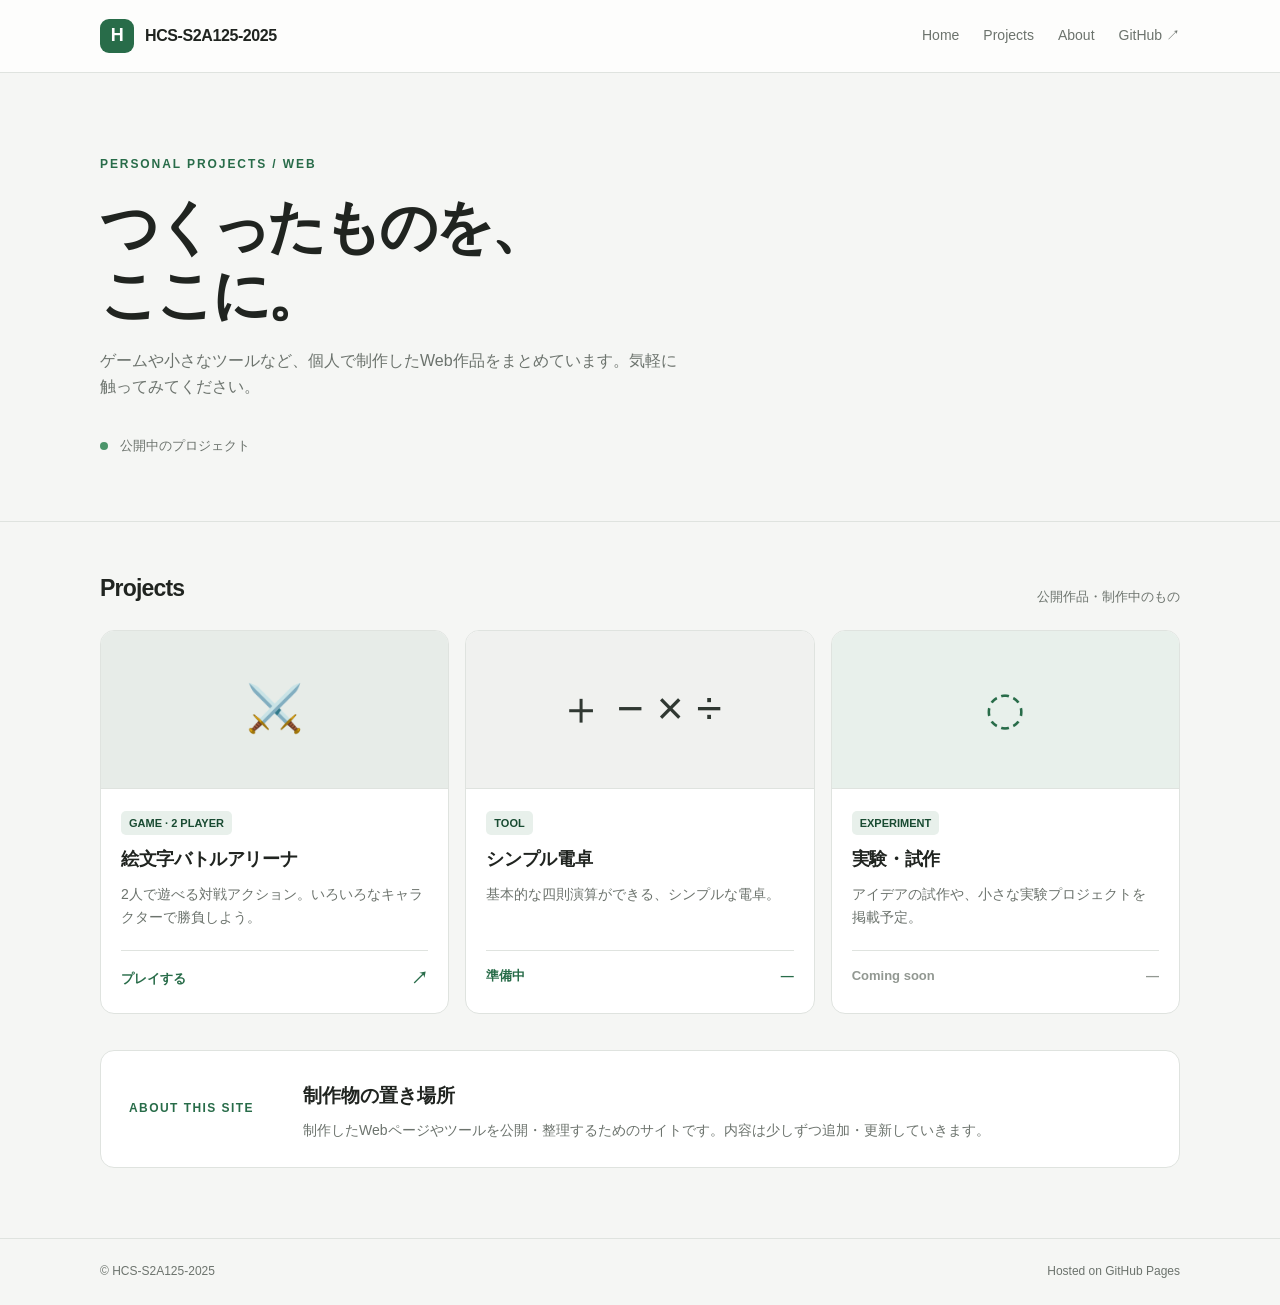
==== commit 3ac9f4c9: "Update fmt.Println output from 'Hello' to 'Goodbye'" ====
--- a/index.html
+++ b/index.html
@@ -1,3546 +1,145 @@
 <!DOCTYPE html>
 <html lang="ja">
 <head>
-  <meta charset="UTF-8" />
-  <meta name="viewport" content="width=device-width, initial-scale=1.0" />
-  <title>絵文字バトルアリーナ（1P WASD+Space+Q vs 2P 矢印+左右クリック）</title>
+  <meta charset="UTF-8">
+  <meta name="viewport" content="width=device-width, initial-scale=1">
+  <meta name="description" content="公開中のゲーム、ツール、制作物の一覧。">
+  <title>HCS-S2A125-2025 — Projects</title>
   <style>
-    * {
-      box-sizing: border-box;
-      margin: 0;
-      padding: 0;
+    :root {
+      --bg: #f5f6f4;
+      --surface: #ffffff;
+      --ink: #202420;
+      --muted: #6c736d;
+      --line: #dfe3df;
+      --green: #286c49;
+      --green-soft: #e8f0eb;
+      --green-dark: #194b32;
     }
-
-    html, body {
-      width: 100%;
-      height: 100%;
-      overflow: hidden;
-      background: #0b0918;
-      color: #f3f6ff;
-      font-family: "Hiragino Kaku Gothic ProN", "Yu Gothic", "Meiryo", "Apple Color Emoji", "Segoe UI Emoji", "Noto Color Emoji", sans-serif;
-      user-select: none;
+    * { box-sizing: border-box; }
+    html { scroll-behavior: smooth; }
+    body {
+      margin: 0; background: var(--bg); color: var(--ink);
+      font-family: Inter, "Noto Sans JP", "Hiragino Kaku Gothic ProN", Meiryo, sans-serif;
+      line-height: 1.65;
     }
-
-    body {
-      display: flex;
-      flex-direction: column;
-      align-items: center;
-      justify-content: center;
-    }
-
-    .header {
-      width: 100%;
-      height: 36px;
-      padding: 0 16px;
-      background: rgba(11, 9, 24, 0.95);
-      border-bottom: 1px solid rgba(90, 56, 181, 0.5);
-      display: flex;
-      justify-content: space-between;
-      align-items: center;
-      gap: 12px;
-      flex-shrink: 0;
-    }
-
-    h1 {
-      font-size: 1rem;
-      color: #72efdd;
-      letter-spacing: 0.04em;
-      white-space: nowrap;
-    }
-
-    .controls-hint {
-      font-size: 0.76rem;
-      color: #c2cde8;
-      white-space: nowrap;
-      overflow: hidden;
-      text-overflow: ellipsis;
-    }
-
-    .controls-hint kbd {
-      background: #1b1638;
-      border: 1px solid #5944a6;
-      border-radius: 4px;
-      padding: 1px 5px;
-      font-family: monospace;
-      color: #ffd166;
-    }
-
-    .stage-viewport {
-      flex: 1;
-      width: 100%;
-      height: calc(100vh - 36px);
-      display: flex;
-      align-items: center;
-      justify-content: center;
-      background: #090714;
-      overflow: hidden;
-    }
-
-    .game-wrap {
-      position: relative;
-      width: min(100vw, calc((100vh - 36px) * 16 / 9));
-      height: min(calc(100vh - 36px), calc(100vw * 9 / 16));
-      overflow: hidden;
-      border: 2px solid #5a38b5;
-      box-shadow: 0 0 40px rgba(0, 0, 0, 0.8);
-      background: #100c24;
-    }
-
-    canvas {
-      display: block;
-      width: 100%;
-      height: 100%;
-      cursor: crosshair;
-    }
-
-    .hud {
-      position: absolute;
-      top: 12px;
-      left: 16px;
-      right: 16px;
-      display: flex;
-      justify-content: space-between;
-      align-items: center;
-      pointer-events: none;
-      font-weight: bold;
-      gap: 12px;
-      flex-wrap: wrap;
-    }
-
-    .hud.hidden {
-      display: none;
-    }
-
-    .p-hud {
-      background: rgba(15, 11, 36, 0.88);
-      border-radius: 999px;
-      padding: 6px 14px;
-      font-size: 0.95rem;
-      display: inline-flex;
-      align-items: center;
-      gap: 8px;
-    }
-
-    .p1-hud {
-      border: 1.5px solid rgba(114, 239, 221, 0.7);
-      color: #72efdd;
-    }
-
-    .stage-hud-pill {
-      background: rgba(15, 11, 36, 0.88);
-      border: 1.5px solid rgba(255, 209, 102, 0.65);
-      color: #ffd166;
-      border-radius: 999px;
-      padding: 5px 14px;
-      font-size: 0.86rem;
-    }
-
-    .p2-hud {
-      border: 1.5px solid rgba(255, 112, 166, 0.7);
-      color: #ff70a6;
-    }
-
-    .hp-hearts {
-      color: #ff5c8a;
-      letter-spacing: 0.06em;
-    }
-
-    .sp-badge {
-      font-size: 0.76rem;
-      padding: 2px 8px;
-      border-radius: 999px;
-      background: rgba(255, 209, 102, 0.18);
-      border: 1px solid rgba(255, 209, 102, 0.55);
-      color: #ffd166;
-    }
-
-    .sp-badge.active {
-      background: rgba(114, 239, 221, 0.22);
-      border-color: rgba(114, 239, 221, 0.75);
-      color: #72efdd;
-    }
-
-    .sp-badge.cd {
-      background: rgba(120, 125, 160, 0.2);
-      border-color: rgba(150, 155, 190, 0.4);
-      color: #a9b2d4;
-    }
-
-    /* 画面パネル */
-    .screen-panel {
-      position: absolute;
-      inset: 0;
-      background: rgba(11, 8, 26, 0.95);
-      display: flex;
-      flex-direction: column;
-      align-items: center;
-      justify-content: center;
-      padding: 14px 18px;
-      gap: 10px;
-      overflow-y: auto;
-    }
-
-    .screen-panel.hidden {
-      display: none;
-    }
-
-    .screen-title {
-      font-size: 1.32rem;
-      color: #ffd166;
-      letter-spacing: 0.05em;
-    }
-
-    .stage-grid {
-      display: grid;
-      grid-template-columns: repeat(4, minmax(160px, 1fr));
-      gap: 12px;
-      width: 100%;
-      max-width: 900px;
-    }
-
-    .stage-card {
-      background: rgba(24, 18, 54, 0.92);
-      border: 2px solid rgba(255, 255, 255, 0.18);
-      border-radius: 14px;
-      padding: 12px;
-      display: flex;
-      flex-direction: column;
-      align-items: center;
-      gap: 7px;
-      cursor: pointer;
-      color: #f3f6ff;
-      text-align: center;
-      transition: transform 0.1s ease, border-color 0.15s ease, box-shadow 0.15s ease;
-    }
-
-    .stage-card:hover {
-      transform: translateY(-3px);
-      border-color: #c77dff;
-    }
-
-    .stage-card.active {
-      border-color: #72efdd;
-      background: rgba(34, 24, 76, 0.96);
-      box-shadow: 0 0 16px rgba(114, 239, 221, 0.35);
-    }
-
-    .stage-mini-canvas {
-      width: 100%;
-      max-width: 200px;
-      height: auto;
-      border-radius: 8px;
-      border: 1px solid rgba(255, 255, 255, 0.15);
-      background: #0d0822;
-    }
-
-    .stage-card-name {
-      font-size: 0.95rem;
-      font-weight: bold;
-      color: #72efdd;
-    }
-
-    .stage-card-desc {
-      font-size: 0.74rem;
-      color: #c8d3f0;
-      line-height: 1.35;
-    }
-
-    .selected-stage-banner {
-      background: rgba(28, 21, 64, 0.92);
-      border: 1.5px solid rgba(255, 209, 102, 0.55);
-      color: #ffd166;
-      border-radius: 999px;
-      padding: 4px 16px;
-      font-size: 0.85rem;
-      font-weight: bold;
-    }
-
-    .select-columns {
-      display: grid;
-      grid-template-columns: repeat(2, minmax(240px, 1fr));
-      gap: 14px;
-      width: 100%;
-      max-width: 880px;
-    }
-
-    .player-panel {
-      background: rgba(24, 18, 54, 0.92);
-      border-radius: 14px;
-      padding: 11px 14px;
-      display: flex;
-      flex-direction: column;
-      align-items: center;
-      gap: 7px;
-    }
-
-    .player-panel.p1 {
-      border: 2px solid #72efdd;
-    }
-
-    .player-panel.p2 {
-      border: 2px solid #ff70a6;
-    }
-
-    .panel-header {
-      display: flex;
-      align-items: center;
-      gap: 10px;
-      font-weight: bold;
-      font-size: 0.96rem;
-    }
-
-    .p1 .panel-header { color: #72efdd; }
-    .p2 .panel-header { color: #ff70a6; }
-
-    .selected-preview {
-      font-size: 2.2rem;
-      line-height: 1;
-      height: 38px;
-      display: flex;
-      align-items: center;
-      justify-content: center;
-    }
-
-    .emoji-grid {
-      display: grid;
-      grid-template-columns: repeat(9, 34px);
-      gap: 5px;
-      justify-content: center;
-    }
-
-    .emoji-btn {
-      width: 34px;
-      height: 34px;
-      font-size: 1.24rem;
-      font-family: "Apple Color Emoji", "Segoe UI Emoji", "Noto Color Emoji", sans-serif;
-      border-radius: 9px;
-      border: 2px solid rgba(255, 255, 255, 0.2);
-      background: rgba(12, 9, 28, 0.9);
-      cursor: pointer;
-      display: flex;
-      align-items: center;
-      justify-content: center;
-      transition: transform 0.08s ease, border-color 0.12s ease, background 0.12s ease;
-    }
-
-    .emoji-btn:hover {
-      transform: translateY(-2px);
-    }
-
-    .p1 .emoji-btn.active {
-      border-color: #72efdd;
-      background: rgba(114, 239, 221, 0.22);
-      box-shadow: 0 0 12px rgba(114, 239, 221, 0.45);
-    }
-
-    .p2 .emoji-btn.active {
-      border-color: #ff70a6;
-      background: rgba(255, 112, 166, 0.22);
-      box-shadow: 0 0 12px rgba(255, 112, 166, 0.45);
-    }
-
-    .ability-box {
-      width: 100%;
-      background: rgba(12, 9, 28, 0.78);
-      border: 1px solid rgba(255, 255, 255, 0.14);
-      border-radius: 10px;
-      padding: 6px 10px;
-      text-align: center;
-    }
-
-    .ability-name {
-      font-size: 0.86rem;
-      font-weight: bold;
-      color: #ffd166;
-      margin-bottom: 2px;
-    }
-
-    .ability-desc {
-      font-size: 0.73rem;
-      color: #d6dff7;
-      line-height: 1.32;
-    }
-
-    .special-desc {
-      font-size: 0.73rem;
-      color: #72efdd;
-      margin-top: 2px;
-      line-height: 1.32;
-    }
-
-    .key-note {
-      font-size: 0.72rem;
-      color: #aebad9;
-    }
-
-    .action-row {
-      display: flex;
-      gap: 12px;
-      flex-wrap: wrap;
-      justify-content: center;
-      align-items: center;
-    }
-
-    .start-btn {
-      background: #9d4edd;
-      color: #ffffff;
-      border: none;
-      border-radius: 10px;
-      padding: 10px 28px;
-      font-size: 1rem;
-      font-weight: bold;
-      cursor: pointer;
-      box-shadow: 0 4px 0 #5a189a;
-    }
-
-    .start-btn:hover {
-      background: #b565f5;
-    }
-
-    .start-btn:active {
-      transform: translateY(2px);
-      box-shadow: 0 2px 0 #5a189a;
-    }
-
-    button.sub-btn {
-      background: #27204d;
-      color: #e4ecff;
-      border: 1.5px solid #7b61ff;
-      border-radius: 10px;
-      padding: 9px 18px;
-      font-size: 0.92rem;
-      font-weight: bold;
-      cursor: pointer;
-    }
-
-    button.sub-btn:hover {
-      background: #362c69;
-    }
-
-    /* 勝敗オーバーレイ */
-    .result-overlay {
-      position: absolute;
-      inset: 0;
-      background: rgba(9, 6, 22, 0.84);
-      display: flex;
-      flex-direction: column;
-      align-items: center;
-      justify-content: center;
-      gap: 14px;
-      text-align: center;
-      padding: 20px;
-    }
-
-    .result-overlay.hidden {
-      display: none;
-    }
-
-    .result-overlay h2 {
-      font-size: 1.7rem;
-      color: #ffd166;
-    }
-
-    .result-actions {
-      display: flex;
-      gap: 12px;
-      flex-wrap: wrap;
-      justify-content: center;
-    }
-
-    @media (max-width: 780px) {
-      .stage-grid {
-        grid-template-columns: repeat(2, 1fr);
-      }
-      .select-columns {
-        grid-template-columns: 1fr;
-      }
-    }
+    a { color: inherit; text-decoration: none; }
+    .wrap { width: min(1080px, calc(100% - 40px)); margin: 0 auto; }
+    header { border-bottom: 1px solid var(--line); background: rgba(255,255,255,.78); }
+    .header-inner { min-height: 72px; display: flex; justify-content: space-between; align-items: center; gap: 24px; }
+    .brand { display: flex; align-items: center; gap: 11px; font-weight: 750; letter-spacing: -.025em; }
+    .brand-mark { width: 34px; height: 34px; display:grid; place-items:center; border-radius:9px; background:var(--green); color:white; font-size:18px; }
+    .brand-name { font-size: 16px; }
+    nav { display:flex; gap:24px; align-items:center; color:var(--muted); font-size:14px; }
+    nav a:hover, .text-link:hover { color:var(--green); }
+    .hero { padding: 82px 0 64px; border-bottom:1px solid var(--line); }
+    .kicker { color:var(--green); font-size:12px; font-weight:800; letter-spacing:.16em; text-transform:uppercase; }
+    h1 { font-size:clamp(34px,5vw,58px); line-height:1.18; letter-spacing:-.055em; margin:18px 0 18px; font-weight:800; }
+    .hero p { color:var(--muted); font-size:16px; max-width:590px; margin:0; }
+    .hero-bottom { margin-top:35px; display:flex; align-items:center; gap:12px; color:var(--muted); font-size:13px; }
+    .dot { width:8px; height:8px; border-radius:50%; background:#4b956a; display:inline-block; }
+    main { padding:48px 0 70px; }
+    .section-head { display:flex; align-items:end; justify-content:space-between; gap:20px; margin-bottom:22px; }
+    .section-head h2 { font-size:23px; letter-spacing:-.035em; margin:0; }
+    .section-head span { color:var(--muted); font-size:13px; }
+    .grid { display:grid; grid-template-columns:repeat(3, minmax(0,1fr)); gap:16px; }
+    .card { background:var(--surface); border:1px solid var(--line); border-radius:14px; overflow:hidden; transition:transform .18s, border-color .18s; }
+    .card:hover { transform:translateY(-3px); border-color:#a8c5b3; }
+    .visual { height:158px; display:flex; align-items:center; justify-content:center; background:#eceeeb; color:#303832; border-bottom:1px solid var(--line); font-size:46px; }
+    .visual.game { background:#e7ece8; }
+    .visual.calc { background:#f0f1ef; }
+    .visual.lab { background:#e8f0eb; color:var(--green); }
+    .card-content { padding:20px; }
+    .tag { display:inline-block; padding:3px 8px; border-radius:5px; background:var(--green-soft); color:var(--green-dark); font-size:11px; font-weight:700; margin-bottom:10px; }
+    .card h3 { margin:0 0 8px; font-size:18px; letter-spacing:-.02em; }
+    .card p { margin:0; color:var(--muted); font-size:14px; min-height:48px; }
+    .card-action { display:flex; align-items:center; justify-content:space-between; margin-top:19px; padding-top:14px; border-top:1px solid var(--line); color:var(--green); font-size:13px; font-weight:750; }
+    .arrow { font-size:17px; transition:transform .18s; }
+    .card:hover .arrow { transform:translateX(3px); }
+    .coming .card-action { color:#929892; }
+    .about { margin-top:36px; padding:25px 28px; border:1px solid var(--line); border-radius:14px; background:#fff; display:grid; grid-template-columns:150px 1fr; gap:24px; align-items:center; }
+    .about-label { color:var(--green); font-size:12px; font-weight:800; letter-spacing:.12em; }
+    .about h2 { margin:4px 0 8px; font-size:19px; }
+    .about p { margin:0; color:var(--muted); font-size:14px; }
+    footer { border-top:1px solid var(--line); padding:23px 0; color:var(--muted); font-size:12px; }
+    .footer-inner { display:flex; justify-content:space-between; gap:20px; }
+    @media(max-width:760px) { .grid {grid-template-columns:1fr 1fr;} .about {grid-template-columns:1fr; gap:8px;} .hero {padding:60px 0 48px;} }
+    @media(max-width:520px) { .header-inner {align-items:flex-start; flex-direction:column; padding:16px 0;} nav {width:100%; gap:16px; font-size:13px;} .grid {grid-template-columns:1fr;} .visual {height:135px;} .section-head {align-items:flex-start; flex-direction:column; gap:5px;} .footer-inner {flex-direction:column; gap:4px;} }
   </style>
 </head>
 <body>
-  <div class="header">
-    <h1>⚔️ 絵文字バトルアリーナ</h1>
-    <div class="controls-hint">
-      <strong>1P</strong>: <kbd>A</kbd><kbd>D</kbd>移動 <kbd>W</kbd>/<kbd>Space</kbd>ジャンプ <kbd>S</kbd>長押し攻撃 <kbd>Q</kbd>特殊 ／ 
-      <strong>2P</strong>: <kbd>←</kbd><kbd>→</kbd>移動 <kbd>↑</kbd>/<kbd>右Click</kbd>ジャンプ <kbd>↓</kbd>長押し攻撃 <kbd>左Click</kbd>特殊 ／ 
-      <kbd>R</kbd> 再戦
+  <header>
+    <div class="wrap header-inner">
+      <a class="brand" href="./"><span class="brand-mark">H</span><span class="brand-name">HCS-S2A125-2025</span></a>
+      <nav aria-label="サイト内ナビゲーション">
+        <a href="./">Home</a>
+        <a href="#projects">Projects</a>
+        <a href="#about">About</a>
+        <a href="https://github.com/hcs-s2a125-2025" target="_blank" rel="noopener">GitHub ↗</a>
+      </nav>
     </div>
-  </div>
+  </header>
 
-  <div class="stage-viewport">
-    <div class="game-wrap">
-      <canvas id="game" width="960" height="540"></canvas>
+  <section class="hero">
+    <div class="wrap">
+      <div class="kicker">Personal projects / Web</div>
+      <h1>つくったものを、<br>ここに。</h1>
+      <p>ゲームや小さなツールなど、個人で制作したWeb作品をまとめています。気軽に触ってみてください。</p>
+      <div class="hero-bottom"><span class="dot"></span>公開中のプロジェクト</div>
+    </div>
+  </section>
 
-      <!-- 戦闘HUD -->
-      <div class="hud hidden" id="battleHud">
-        <div class="p-hud p1-hud" id="p1Hud"></div>
-        <div class="stage-hud-pill" id="stageHud">🏟️ ネオン・グリッド</div>
-        <div class="p-hud p2-hud" id="p2Hud"></div>
+  <main class="wrap">
+    <section id="projects">
+      <div class="section-head">
+        <h2>Projects</h2>
+        <span>公開作品・制作中のもの</span>
       </div>
+      <div class="grid">
+        <article class="card">
+          <div class="visual game" aria-hidden="true">⚔️</div>
+          <div class="card-content">
+            <span class="tag">GAME · 2 PLAYER</span>
+            <h3>絵文字バトルアリーナ</h3>
+            <p>2人で遊べる対戦アクション。いろいろなキャラクターで勝負しよう。</p>
+            <a class="card-action" href="./games/battle/">プレイする <span class="arrow">↗</span></a>
+          </div>
+        </article>
+        <article class="card">
+          <div class="visual calc" aria-hidden="true">＋ − × ÷</div>
+          <div class="card-content">
+            <span class="tag">TOOL</span>
+            <h3>シンプル電卓</h3>
+            <p>基本的な四則演算ができる、シンプルな電卓。</p>
+            <span class="card-action">準備中 <span>—</span></span>
+          </div>
+        </article>
+        <article class="card coming">
+          <div class="visual lab" aria-hidden="true">◌</div>
+          <div class="card-content">
+            <span class="tag">EXPERIMENT</span>
+            <h3>実験・試作</h3>
+            <p>アイデアの試作や、小さな実験プロジェクトを掲載予定。</p>
+            <span class="card-action">Coming soon <span>—</span></span>
+          </div>
+        </article>
+      </div>
+    </section>
 
-      <!-- 1. ステージ選択画面 -->
-      <div class="screen-panel" id="stageScreen">
-        <div class="screen-title">ステージをえらんでください（壁＆足場リニューアル！）</div>
-        <div class="stage-grid" id="stageGrid"></div>
-        <button class="start-btn" id="toCharSelectBtn" type="button">キャラ選択へ進む →</button>
+    <section id="about" class="about">
+      <div class="about-label">ABOUT THIS SITE</div>
+      <div>
+        <h2>制作物の置き場所</h2>
+        <p>制作したWebページやツールを公開・整理するためのサイトです。内容は少しずつ追加・更新していきます。</p>
       </div>
+    </section>
+  </main>
 
-      <!-- 2. キャラ選択画面 -->
-      <div class="screen-panel hidden" id="charScreen">
-        <div class="screen-title">キャラクターと弾・特殊アクションを確認！</div>
-        <div class="selected-stage-banner" id="selectedStageBanner">選択ステージ: ネオン・グリッド</div>
-        <div class="select-columns">
-          <div class="player-panel p1">
-            <div class="panel-header">1P（WASD ＋ Space ＋ Q）</div>
-            <div class="selected-preview" id="p1Preview">🤯</div>
-            <div class="emoji-grid" id="p1Grid"></div>
-            <div class="ability-box">
-              <div class="ability-name" id="p1AbilityName"></div>
-              <div class="ability-desc" id="p1AbilityDesc"></div>
-              <div class="special-desc" id="p1SpecialDesc"></div>
-            </div>
-            <div class="key-note">A/D: 移動 ／ W・Space: 2段ジャンプ ／ S長押し: 攻撃 ／ Q: 特殊</div>
-          </div>
-          <div class="player-panel p2">
-            <div class="panel-header">2P（矢印キー ＋ 左右クリック）</div>
-            <div class="selected-preview" id="p2Preview">💩</div>
-            <div class="emoji-grid" id="p2Grid"></div>
-            <div class="ability-box">
-              <div class="ability-name" id="p2AbilityName"></div>
-              <div class="ability-desc" id="p2AbilityDesc"></div>
-              <div class="special-desc" id="p2SpecialDesc"></div>
-            </div>
-            <div class="key-note">←/→: 移動 ／ ↑・右Click: 2段ジャンプ ／ ↓長押し: 攻撃 ／ 左Click: 特殊</div>
-          </div>
-        </div>
-        <div class="action-row">
-          <button class="sub-btn" id="backToStageBtn" type="button">← ステージを選び直す</button>
-          <button class="start-btn" id="startBattleBtn" type="button">バトルスタート！</button>
-        </div>
-      </div>
-
-      <!-- 勝敗オーバーレイ -->
-      <div class="result-overlay hidden" id="resultOverlay">
-        <h2 id="resultTitle">🏆 1P 🤯 の勝利！</h2>
-        <div class="result-actions">
-          <button class="start-btn" id="rematchBtn" type="button">もう一回たたかう (R)</button>
-          <button class="sub-btn" id="toCharBtn" type="button">キャラを選び直す</button>
-          <button class="sub-btn" id="toStageBtn" type="button">ステージを選び直す</button>
-        </div>
-      </div>
+  <footer>
+    <div class="wrap footer-inner">
+      <span>© HCS-S2A125-2025</span>
+      <span>Hosted on GitHub Pages</span>
     </div>
-  </div>
-
-  <script>
-    const CHARACTER_DEFS = {
-      "🤩": {
-        emoji: "🤩",
-        abilityName: "⚡ スター・シュリケン",
-        abilityDesc: "弾種：回転スター手裏剣 ／ 移動速度アップ（最大射程：約190px）",
-        specialName: "特殊：スター・フラッシュ突進",
-        specialDesc: "前方に短距離高速突進（突進0.15s・終了後CT 3.2s）",
-        specialType: "dash_strike",
-        specialCooldown: 3.2,
-        dashDuration: 0.15,
-        dashSpeed: 740,
-        moveSpeed: 335,
-        jumpVel: -690,
-        doubleJumpVel: -600,
-        pulseSpeed: 580,
-        pulseRadius: 21,
-        minPulseRangeLife: 0.12,
-        maxPulseRangeLife: 0.33,
-        pulseCooldown: 0.36,
-        projectileStyle: "star_shuriken",
-        invincibleDuration: 1.05,
-        knockbackScale: 1.0,
-        shockwaveRadius: 0
-      },
-      "🤪": {
-        emoji: "🤪",
-        abilityName: "🦘 クレイジー・ジグザグ弾",
-        abilityDesc: "弾種：上下蛇行スプリング弾 ／ ジャンプ強化（最大射程：約230px）",
-        specialName: "特殊：スプリング・メテオ落下",
-        specialDesc: "急降下＆着地衝撃波（半径82px・着地後CT 3.5s）",
-        specialType: "meteor_slam",
-        specialCooldown: 3.5,
-        slamShockwaveRadius: 82,
-        moveSpeed: 275,
-        jumpVel: -720,
-        doubleJumpVel: -715,
-        pulseSpeed: 500,
-        pulseRadius: 21,
-        minPulseRangeLife: 0.14,
-        maxPulseRangeLife: 0.46,
-        pulseCooldown: 0.36,
-        projectileStyle: "zigzag_spring",
-        invincibleDuration: 1.05,
-        knockbackScale: 0.95,
-        shockwaveRadius: 0
-      },
-      "🥴": {
-        emoji: "🥴",
-        abilityName: "🛡️ 酔いどれバブル・タフネス",
-        abilityDesc: "弾種：ゆらゆら渦巻きバブル ／ 無敵時間＆耐性アップ（最大射程：約280px）",
-        specialName: "特殊：ネオン・ガードバリア",
-        specialDesc: "1.05秒バリア＆弾反射（効果終了後CT 5.0s）",
-        specialType: "barrier",
-        specialCooldown: 5.0,
-        barrierDuration: 1.05,
-        moveSpeed: 260,
-        jumpVel: -690,
-        doubleJumpVel: -600,
-        pulseSpeed: 500,
-        pulseRadius: 22,
-        minPulseRangeLife: 0.15,
-        maxPulseRangeLife: 0.56,
-        pulseCooldown: 0.36,
-        projectileStyle: "dizzy_bubble",
-        invincibleDuration: 1.55,
-        knockbackScale: 0.65,
-        shockwaveRadius: 0
-      },
-      "😎": {
-        emoji: "😎",
-        abilityName: "🌊 クール・メガウェーブ",
-        abilityDesc: "弾種：多重ソニックウェーブ ／ 巨大弾＆高速連射（最大射程：約215px）",
-        specialName: "特殊：ハイスピード・ワイド3WAY",
-        specialDesc: "広角3方向へ高速メガウェーブ拡散＆プレイヤー色エフェクト（CT 3.4s）",
-        specialType: "triple_shot",
-        specialCooldown: 3.4,
-        tripleRangeLife: 0.36,
-        moveSpeed: 275,
-        jumpVel: -690,
-        doubleJumpVel: -600,
-        pulseSpeed: 520,
-        pulseRadius: 31,
-        minPulseRangeLife: 0.13,
-        maxPulseRangeLife: 0.42,
-        pulseCooldown: 0.26,
-        projectileStyle: "mega_wave",
-        invincibleDuration: 1.05,
-        knockbackScale: 1.0,
-        shockwaveRadius: 0
-      },
-      "🫨": {
-        emoji: "🫨",
-        abilityName: "💥 シェイク・ソニックリング",
-        abilityDesc: "弾種：高周波振動リング ／ 発射時振動波（最大射程：約155px）",
-        specialName: "特殊：メガ・グラビティ振動",
-        specialDesc: "近距離の広範囲振動波（半径92px・CT 4.0s）",
-        specialType: "mega_quake",
-        specialCooldown: 4.0,
-        megaQuakeRadius: 92,
-        moveSpeed: 285,
-        jumpVel: -690,
-        doubleJumpVel: -620,
-        pulseSpeed: 480,
-        pulseRadius: 22,
-        minPulseRangeLife: 0.11,
-        maxPulseRangeLife: 0.32,
-        pulseCooldown: 0.35,
-        projectileStyle: "quake_ring",
-        invincibleDuration: 1.05,
-        knockbackScale: 0.9,
-        shockwaveRadius: 50
-      },
-      "🤯": {
-        emoji: "🤯",
-        abilityName: "💥 ブレイン・スパーク",
-        abilityDesc: "弾種：高速回転スパーク弾 ／ パワーバランス型（最大射程：約270px）",
-        specialName: "特殊：🤯 ギガ・メルトダウン（一発どかん！）",
-        specialDesc: "0.45秒のチャージ後、超巨大爆発（半径155px・特大吹っ飛ばし・CT 5.2s）",
-        specialType: "mind_explosion",
-        specialCooldown: 5.2,
-        chargeDuration: 0.45,
-        explosionRadius: 155,
-        moveSpeed: 265,
-        jumpVel: -690,
-        doubleJumpVel: -605,
-        pulseSpeed: 540,
-        pulseRadius: 21,
-        minPulseRangeLife: 0.15,
-        maxPulseRangeLife: 0.50,
-        pulseCooldown: 0.38,
-        projectileStyle: "brain_spark",
-        projectileColorOverride: "#ff9f1c",
-        invincibleDuration: 1.05,
-        knockbackScale: 0.95,
-        shockwaveRadius: 0
-      },
-      "🤠": {
-        emoji: "🤠",
-        abilityName: "🎯 ガンスリンガー・ライフル",
-        abilityDesc: "弾種：超高速ライフル銃弾（最大射程：超長距離・約870px）",
-        specialName: "特殊：ハイパワー・ロングスナイプ",
-        specialDesc: "超長射程の強力貫通弾＆大ノックバック（CT 5.2s）",
-        specialType: "long_snipe",
-        specialCooldown: 5.2,
-        snipeSpeed: 980,
-        snipeRangeLife: 0.95,
-        moveSpeed: 245,
-        jumpVel: -680,
-        doubleJumpVel: -590,
-        pulseSpeed: 790,
-        pulseRadius: 7,
-        minPulseRangeLife: 0.22,
-        maxPulseRangeLife: 1.10,
-        pulseCooldown: 0.72,
-        projectileStyle: "bullet",
-        invincibleDuration: 1.05,
-        knockbackScale: 1.15,
-        shockwaveRadius: 0
-      },
-      "🤡": {
-        emoji: "🤡",
-        abilityName: "🎪 トリッキー・ジャグリング",
-        abilityDesc: "弾種：床や壁・棚で弾むカラフルボール弾（最大射程：約480px）",
-        specialName: "特殊：🃏 ジョーカー・ワイルドカード",
-        specialDesc: "高速カード弾を発射！命中or壁着弾で衝撃波・凍結・連射・追撃がランダム炸裂（CT 3.8s）",
-        specialType: "joker_card",
-        specialCooldown: 3.8,
-        moveSpeed: 295,
-        jumpVel: -705,
-        doubleJumpVel: -640,
-        pulseSpeed: 490,
-        pulseRadius: 19,
-        minPulseRangeLife: 0.32,
-        maxPulseRangeLife: 0.98,
-        pulseCooldown: 0.38,
-        projectileStyle: "bounce_ball",
-        invincibleDuration: 1.05,
-        knockbackScale: 1.0,
-        shockwaveRadius: 0
-      },
-      "🤑": {
-        emoji: "🤑",
-        abilityName: "🪙 ゴールデン・コイン弾",
-        abilityDesc: "弾種：輝く回転ゴールドコイン弾 ／ 軽快ステップ（最大射程：約310px）",
-        specialName: "特殊：🎰 ジャックポット・スロット",
-        specialDesc: "スロット回転！777大当たりで特大3way＋衝撃波、中当たりで5way金貨シャワー（CT 4.2s）",
-        specialType: "slot_jackpot",
-        specialCooldown: 4.2,
-        moveSpeed: 290,
-        jumpVel: -695,
-        doubleJumpVel: -620,
-        pulseSpeed: 550,
-        pulseRadius: 20,
-        minPulseRangeLife: 0.16,
-        maxPulseRangeLife: 0.56,
-        pulseCooldown: 0.34,
-        projectileStyle: "gold_coin",
-        projectileColorOverride: "#ffd166",
-        invincibleDuration: 1.05,
-        knockbackScale: 1.0,
-        shockwaveRadius: 0
-      },
-      "🗺️": {
-        emoji: "🗺️",
-        abilityName: "🧭 アトラス・コンパスアロー",
-        abilityDesc: "弾種：回転コンパス針弾 ／ 高機動力＆ジャンプ力（最大射程：約330px）",
-        specialName: "特殊：📍 アトラス・ウェイポイント",
-        specialDesc: "1回目でピン設置、2回目でピン地点を起爆（広範囲衝撃波＋3方向コンパス弾・CT 4.0s）",
-        specialType: "atlas_waypoint",
-        specialCooldown: 4.0,
-        moveSpeed: 305,
-        jumpVel: -705,
-        doubleJumpVel: -635,
-        pulseSpeed: 570,
-        pulseRadius: 20,
-        minPulseRangeLife: 0.16,
-        maxPulseRangeLife: 0.58,
-        pulseCooldown: 0.34,
-        projectileStyle: "compass_arrow",
-        projectileColorOverride: "#ffd166",
-        invincibleDuration: 1.05,
-        knockbackScale: 0.96,
-        shockwaveRadius: 0
-      },
-      "💩": {
-        emoji: "💩",
-        abilityName: "💩 プープ・スティンクボム",
-        abilityDesc: "弾種：山なり臭気ボム弾（命中・着弾時に臭気ガス爆発・最大射程：約290px）",
-        specialName: "特殊：🚽 フラッシュ・トルネード",
-        specialDesc: "周囲に巨大渦巻き衝撃波（半径90px）＋3方向へ臭気ボム拡散（CT 4.0s）",
-        specialType: "poop_flush",
-        specialCooldown: 4.0,
-        moveSpeed: 280,
-        jumpVel: -695,
-        doubleJumpVel: -615,
-        pulseSpeed: 470,
-        pulseRadius: 20,
-        minPulseRangeLife: 0.24,
-        maxPulseRangeLife: 0.62,
-        pulseCooldown: 0.38,
-        projectileStyle: "poop_bomb",
-        projectileColorOverride: "#b08968",
-        invincibleDuration: 1.1,
-        knockbackScale: 0.92,
-        shockwaveRadius: 0
-      },
-      "💀": {
-        emoji: "💀",
-        abilityName: "☠️ スカル・リーパーサイス",
-        abilityDesc: "弾種：回転する死神の鎌弾 ／ 大ノックバック（最大射程：約310px）",
-        specialName: "特殊：ソウル・ブーメラン",
-        specialDesc: "前方に飛んで手元に戻る巨大ブーメラン弾（CT 4.0s）",
-        specialType: "boomerang",
-        specialCooldown: 4.0,
-        moveSpeed: 250,
-        jumpVel: -685,
-        doubleJumpVel: -595,
-        pulseSpeed: 520,
-        pulseRadius: 24,
-        minPulseRangeLife: 0.16,
-        maxPulseRangeLife: 0.60,
-        pulseCooldown: 0.45,
-        baseKnockVx: 490,
-        projectileStyle: "scythe_spin",
-        invincibleDuration: 1.1,
-        knockbackScale: 0.85,
-        shockwaveRadius: 0
-      },
-      "🫠": {
-        emoji: "🫠",
-        abilityName: "🫠 メルト・スライムショット",
-        abilityDesc: "弾種：ドロドロ溶解液弾 ／ 吹っ飛び耐性UP（最大射程：約260px）",
-        specialName: "特殊：アシッド・メルトゾーン",
-        specialDesc: "足元に3秒間残る溶解トラップ設置（CT 4.8s）",
-        specialType: "melt_pool",
-        specialCooldown: 4.8,
-        moveSpeed: 270,
-        jumpVel: -690,
-        doubleJumpVel: -610,
-        pulseSpeed: 490,
-        pulseRadius: 22,
-        minPulseRangeLife: 0.15,
-        maxPulseRangeLife: 0.53,
-        pulseCooldown: 0.36,
-        projectileStyle: "slime_drop",
-        invincibleDuration: 1.25,
-        knockbackScale: 0.72,
-        shockwaveRadius: 0
-      },
-      "🫥": {
-        emoji: "🫥",
-        abilityName: "👻 ファントム・ウィスプ",
-        abilityDesc: "弾種：明滅する霊魂弾 ／ 軽快移動＆高い2段ジャンプ（最大射程：約240px）",
-        specialName: "特殊：インビジブル・ステルス",
-        specialDesc: "1.2秒間透明化＆移動速度大幅アップ（効果終了後CT 4.6s）",
-        specialType: "stealth",
-        specialCooldown: 4.6,
-        stealthDuration: 1.2,
-        moveSpeed: 315,
-        jumpVel: -710,
-        doubleJumpVel: -680,
-        pulseSpeed: 560,
-        pulseRadius: 20,
-        minPulseRangeLife: 0.14,
-        maxPulseRangeLife: 0.43,
-        pulseCooldown: 0.33,
-        projectileStyle: "ghost_wisp",
-        invincibleDuration: 1.0,
-        knockbackScale: 1.08,
-        shockwaveRadius: 0
-      },
-      "🥶": {
-        emoji: "🥶",
-        abilityName: "❄️ フロスト・アイスランス",
-        abilityDesc: "弾種：氷結クリスタル弾（ヒット時1.8秒間相手を凍結スロウ・最大射程：約320px）",
-        specialName: "特殊：アブソリュート・ブリザード",
-        specialDesc: "周囲冷気波＋前方3way氷柱弾で相手を凍結スロウ（CT 4.2s）",
-        specialType: "blizzard_nova",
-        specialCooldown: 4.2,
-        moveSpeed: 265,
-        jumpVel: -690,
-        doubleJumpVel: -605,
-        pulseSpeed: 570,
-        pulseRadius: 20,
-        minPulseRangeLife: 0.16,
-        maxPulseRangeLife: 0.56,
-        pulseCooldown: 0.38,
-        baseKnockVx: 360,
-        chillOnHit: 1.8,
-        projectileStyle: "ice_crystal",
-        projectileColorOverride: "#70e4ff",
-        invincibleDuration: 1.15,
-        knockbackScale: 0.85,
-        shockwaveRadius: 0
-      },
-      "🈁": {
-        emoji: "🈁",
-        abilityName: "💠 サイバー・スクエア弾",
-        abilityDesc: "弾種：回転キューブエネルギー弾 ／ 高機動バランス（最大射程：約300px）",
-        specialName: "特殊：テレポート・ビーコン",
-        specialDesc: "1回目でビーコン設置、2回目で設置地点へ瞬間ワープ（ワープ後CT 4.0s）",
-        specialType: "warp_beacon",
-        specialCooldown: 4.0,
-        moveSpeed: 300,
-        jumpVel: -695,
-        doubleJumpVel: -625,
-        pulseSpeed: 560,
-        pulseRadius: 20,
-        minPulseRangeLife: 0.15,
-        maxPulseRangeLife: 0.54,
-        pulseCooldown: 0.34,
-        projectileStyle: "cyber_square",
-        projectileColorOverride: "#4cc9f0",
-        invincibleDuration: 1.05,
-        knockbackScale: 0.95,
-        shockwaveRadius: 0
-      },
-      "👾": {
-        emoji: "👾",
-        abilityName: "🕹️ 8bit・ピクセルレーザー",
-        abilityDesc: "弾種：ドット絵レーザー弾 ／ 高速連射＆長射程（最大射程：約420px）",
-        specialName: "特殊：UFO・インベージョン空爆",
-        specialDesc: "上空にUFOを召喚し、移動しながら真下へ3発ビーム投下（CT 4.6s）",
-        specialType: "ufo_airstrike",
-        specialCooldown: 4.6,
-        moveSpeed: 280,
-        jumpVel: -690,
-        doubleJumpVel: -615,
-        pulseSpeed: 640,
-        pulseRadius: 17,
-        minPulseRangeLife: 0.18,
-        maxPulseRangeLife: 0.66,
-        pulseCooldown: 0.28,
-        projectileStyle: "pixel_laser",
-        projectileColorOverride: "#b5179e",
-        invincibleDuration: 1.05,
-        knockbackScale: 1.0,
-        shockwaveRadius: 0
-      },
-      "😇": {
-        emoji: "😇",
-        selectLabel: "😇😈",
-        abilityName: "👼😈 デュアル・モーフ（天使⇔悪魔変身）",
-        abilityDesc: "😇時：聖光輪弾・低重力グライド(最大約360px) ／ 😈時：紅蓮炎弾・踏み込み強撃(最大約260px)",
-        specialName: "特殊：エンジェル⇔デビル変身",
-        specialDesc: "押すたびに😇と😈が切り替わり弾種・基本性能・パッシブが変化（CT 3.2s）",
-        specialType: "transform_angel_devil",
-        morphTarget: "😈",
-        specialCooldown: 3.2,
-        moveSpeed: 295,
-        jumpVel: -715,
-        doubleJumpVel: -670,
-        gravityScale: 0.72,
-        pulseSpeed: 540,
-        pulseRadius: 21,
-        minPulseRangeLife: 0.16,
-        maxPulseRangeLife: 0.66,
-        pulseCooldown: 0.30,
-        baseKnockVx: 360,
-        attackLungeSpeed: 0,
-        projectileStyle: "angel_halo",
-        projectileColorOverride: "#ffd166",
-        invincibleDuration: 1.25,
-        knockbackScale: 0.78,
-        shockwaveRadius: 0
-      },
-      "😈": {
-        emoji: "😈",
-        hiddenInSelect: true,
-        abilityName: "😈 デビル・オーバーロード",
-        abilityDesc: "弾種：紅蓮ヘルファイア弾 ／ 超高速移動＆攻撃時踏み込みラッシュ",
-        specialName: "特殊：デビル⇔エンジェル変身",
-        specialDesc: "押すたびに😈と😇が切り替わり弾種・基本性能・パッシブが変化（CT 3.2s）",
-        specialType: "transform_angel_devil",
-        morphTarget: "😇",
-        specialCooldown: 3.2,
-        moveSpeed: 345,
-        jumpVel: -690,
-        doubleJumpVel: -610,
-        gravityScale: 1.15,
-        pulseSpeed: 620,
-        pulseRadius: 24,
-        minPulseRangeLife: 0.14,
-        maxPulseRangeLife: 0.42,
-        pulseCooldown: 0.35,
-        baseKnockVx: 480,
-        attackLungeSpeed: 220,
-        projectileStyle: "devil_flame",
-        projectileColorOverride: "#ff5c8a",
-        invincibleDuration: 0.95,
-        knockbackScale: 1.12,
-        shockwaveRadius: 0
-      }
-    };
-
-    const SELECTABLE_CHARACTERS = Object.keys(CHARACTER_DEFS).filter(
-      (emoji) => !CHARACTER_DEFS[emoji].hiddenInSelect
-    );
-
-    const canvas = document.getElementById("game");
-    const ctx = canvas.getContext("2d");
-
-    const VIEW_WIDTH = canvas.width;
-    const VIEW_HEIGHT = canvas.height;
-    const GROUND_Y = 468;
-
-    const STAGES = [
-      {
-        id: "neon-grid",
-        name: "ネオン・グリッド",
-        desc: "中央シールド壁と上下多層足場を備えた王道アリーナ",
-        bgTop: "#120c2c",
-        bgBottom: "#24134d",
-        gridColor: "rgba(157, 78, 221, 0.16)",
-        floorAccent: "#72efdd",
-        shelfFill: "#2b1b59",
-        shelfAccent: "#c77dff",
-        wallFill: "#1f1447",
-        wallAccent: "#72efdd",
-        platforms: [
-          { x: 0, y: GROUND_Y, w: VIEW_WIDTH, h: VIEW_HEIGHT - GROUND_Y, type: "floor" },
-          { x: 468, y: 374, w: 24, h: 94, type: "wall" },
-          { x: 110, y: 370, w: 190, h: 18, type: "shelf" },
-          { x: 660, y: 370, w: 190, h: 18, type: "shelf" },
-          { x: 370, y: 280, w: 220, h: 18, type: "shelf" },
-          { x: 165, y: 195, w: 150, h: 18, type: "shelf" },
-          { x: 645, y: 195, w: 150, h: 18, type: "shelf" }
-        ]
-      },
-      {
-        id: "cyber-tower",
-        name: "サイバー・タワー",
-        desc: "左右の防衛ピラー壁と螺旋足場が連なる立体タワー",
-        bgTop: "#0a192f",
-        bgBottom: "#172a45",
-        gridColor: "rgba(100, 255, 218, 0.13)",
-        floorAccent: "#64ffda",
-        shelfFill: "#1d3557",
-        shelfAccent: "#4cc9f0",
-        wallFill: "#13294b",
-        wallAccent: "#64ffda",
-        platforms: [
-          { x: 0, y: GROUND_Y, w: VIEW_WIDTH, h: VIEW_HEIGHT - GROUND_Y, type: "floor" },
-          { x: 255, y: 358, w: 24, h: 110, type: "wall" },
-          { x: 681, y: 358, w: 24, h: 110, type: "wall" },
-          { x: 468, y: 150, w: 24, h: 95, type: "wall" },
-          { x: 75, y: 380, w: 155, h: 18, type: "shelf" },
-          { x: 730, y: 380, w: 155, h: 18, type: "shelf" },
-          { x: 310, y: 315, w: 140, h: 18, type: "shelf" },
-          { x: 510, y: 315, w: 140, h: 18, type: "shelf" },
-          { x: 375, y: 245, w: 210, h: 18, type: "shelf" }
-        ]
-      },
-      {
-        id: "sky-bridge",
-        name: "スカイ・ブリッジ",
-        desc: "大橋の両端に守護壁を備えた攻防メリハリステージ",
-        bgTop: "#230c2b",
-        bgBottom: "#42113c",
-        gridColor: "rgba(255, 112, 166, 0.15)",
-        floorAccent: "#ff70a6",
-        shelfFill: "#3b184a",
-        shelfAccent: "#ffd166",
-        wallFill: "#2c1138",
-        wallAccent: "#ff70a6",
-        platforms: [
-          { x: 0, y: GROUND_Y, w: VIEW_WIDTH, h: VIEW_HEIGHT - GROUND_Y, type: "floor" },
-          { x: 240, y: 245, w: 22, h: 95, type: "wall" },
-          { x: 698, y: 245, w: 22, h: 95, type: "wall" },
-          { x: 469, y: 380, w: 22, h: 88, type: "wall" },
-          { x: 262, y: 322, w: 436, h: 18, type: "shelf" },
-          { x: 65, y: 350, w: 145, h: 18, type: "shelf" },
-          { x: 750, y: 350, w: 145, h: 18, type: "shelf" },
-          { x: 400, y: 210, w: 160, h: 18, type: "shelf" }
-        ]
-      },
-      {
-        id: "cyber-labyrinth",
-        name: "🧱 サイバー・ラビリンス",
-        desc: "多数の縦壁と足場が入り組む迷宮アリーナ！射線管理がカギ",
-        bgTop: "#0f1c1e",
-        bgBottom: "#1b3336",
-        gridColor: "rgba(114, 239, 221, 0.14)",
-        floorAccent: "#ffd166",
-        shelfFill: "#204044",
-        shelfAccent: "#72efdd",
-        wallFill: "#162d30",
-        wallAccent: "#ffd166",
-        platforms: [
-          { x: 0, y: GROUND_Y, w: VIEW_WIDTH, h: VIEW_HEIGHT - GROUND_Y, type: "floor" },
-          { x: 210, y: 362, w: 22, h: 106, type: "wall" },
-          { x: 469, y: 348, w: 22, h: 120, type: "wall" },
-          { x: 728, y: 362, w: 22, h: 106, type: "wall" },
-          { x: 335, y: 205, w: 22, h: 110, type: "wall" },
-          { x: 603, y: 205, w: 22, h: 110, type: "wall" },
-          { x: 75, y: 370, w: 120, h: 16, type: "shelf" },
-          { x: 765, y: 370, w: 120, h: 16, type: "shelf" },
-          { x: 255, y: 315, w: 185, h: 16, type: "shelf" },
-          { x: 520, y: 315, w: 185, h: 16, type: "shelf" },
-          { x: 115, y: 235, w: 180, h: 16, type: "shelf" },
-          { x: 665, y: 235, w: 180, h: 16, type: "shelf" },
-          { x: 390, y: 185, w: 180, h: 16, type: "shelf" }
-        ]
-      }
-    ];
-
-    const battleHud = document.getElementById("battleHud");
-    const p1Hud = document.getElementById("p1Hud");
-    const p2Hud = document.getElementById("p2Hud");
-    const stageHud = document.getElementById("stageHud");
-
-    const stageScreen = document.getElementById("stageScreen");
-    const stageGrid = document.getElementById("stageGrid");
-    const toCharSelectBtn = document.getElementById("toCharSelectBtn");
-
-    const charScreen = document.getElementById("charScreen");
-    const selectedStageBanner = document.getElementById("selectedStageBanner");
-    const backToStageBtn = document.getElementById("backToStageBtn");
-    const startBattleBtn = document.getElementById("startBattleBtn");
-
-    const p1Grid = document.getElementById("p1Grid");
-    const p2Grid = document.getElementById("p2Grid");
-    const p1Preview = document.getElementById("p1Preview");
-    const p2Preview = document.getElementById("p2Preview");
-    const p1AbilityName = document.getElementById("p1AbilityName");
-    const p1AbilityDesc = document.getElementById("p1AbilityDesc");
-    const p1SpecialDesc = document.getElementById("p1SpecialDesc");
-    const p2AbilityName = document.getElementById("p2AbilityName");
-    const p2AbilityDesc = document.getElementById("p2AbilityDesc");
-    const p2SpecialDesc = document.getElementById("p2SpecialDesc");
-
-    const resultOverlay = document.getElementById("resultOverlay");
-    const resultTitle = document.getElementById("resultTitle");
-    const rematchBtn = document.getElementById("rematchBtn");
-    const toCharBtn = document.getElementById("toCharBtn");
-    const toStageBtn = document.getElementById("toStageBtn");
-
-    const GRAVITY = 1950;
-    const MAX_JUMPS = 2;
-
-    const PLAYER_W = 38;
-    const PLAYER_H = 42;
-    const MAX_HP = 5;
-    const PULSE_DURATION = 0.22;
-    const MAX_CHARGE_TIME = 0.65;
-
-    let selectedStageIndex = 0;
-    let selectedP1 = "🤯";
-    let selectedP2 = "💩";
-    let screenMode = "stage"; // "stage" | "char" | "battle" | "result"
-
-    const p1Input = { left: false, right: false, jumpPressed: false, pulseHeld: false, pulseReleased: false, specialPressed: false };
-    const p2Input = { left: false, right: false, jumpPressed: false, pulseHeld: false, pulseReleased: false, specialPressed: false };
-
-    let fighters = [];
-    let pulses = [];
-    let shockwaves = [];
-    let hazardZones = [];
-    let slotMachines = [];
-    let floatingPopups = [];
-    let ufoDrones = [];
-    let particles = [];
-    let timeElapsed = 0;
-    let screenShakeTimer = 0;
-    let screenShakeMagnitude = 0;
-
-    function getCurrentStage() {
-      return STAGES[selectedStageIndex];
-    }
-
-    function triggerScreenShake(duration, magnitude) {
-      screenShakeTimer = Math.max(screenShakeTimer, duration);
-      screenShakeMagnitude = Math.max(screenShakeMagnitude, magnitude);
-    }
-
-    function drawStagePreview(miniCanvas, stage) {
-      const mctx = miniCanvas.getContext("2d");
-      const mw = miniCanvas.width;
-      const mh = miniCanvas.height;
-      const sx = mw / VIEW_WIDTH;
-      const sy = mh / VIEW_HEIGHT;
-
-      const grad = mctx.createLinearGradient(0, 0, 0, mh);
-      grad.addColorStop(0, stage.bgTop);
-      grad.addColorStop(1, stage.bgBottom);
-      mctx.fillStyle = grad;
-      mctx.fillRect(0, 0, mw, mh);
-
-      for (const p of stage.platforms) {
-        if (p.type === "floor") {
-          mctx.fillStyle = stage.floorAccent;
-          mctx.fillRect(p.x * sx, p.y * sy, p.w * sx, Math.max(3, p.h * sy));
-        } else if (p.type === "wall") {
-          mctx.fillStyle = stage.wallAccent || "#ffd166";
-          mctx.fillRect(p.x * sx, p.y * sy, Math.max(3, p.w * sx), p.h * sy);
-        } else {
-          mctx.fillStyle = stage.shelfAccent;
-          mctx.fillRect(p.x * sx, p.y * sy, p.w * sx, Math.max(4, p.h * sy));
-        }
-      }
-    }
-
-    function buildStageSelectUI() {
-      stageGrid.innerHTML = "";
-      STAGES.forEach((stage, idx) => {
-        const card = document.createElement("button");
-        card.type = "button";
-        card.className = "stage-card" + (idx === selectedStageIndex ? " active" : "");
-
-        const mini = document.createElement("canvas");
-        mini.width = 200;
-        mini.height = 112;
-        mini.className = "stage-mini-canvas";
-        drawStagePreview(mini, stage);
-
-        const nameEl = document.createElement("div");
-        nameEl.className = "stage-card-name";
-        nameEl.textContent = stage.name;
-
-        const descEl = document.createElement("div");
-        descEl.className = "stage-card-desc";
-        descEl.textContent = stage.desc;
-
-        card.appendChild(mini);
-        card.appendChild(nameEl);
-        card.appendChild(descEl);
-
-        card.addEventListener("click", () => {
-          selectedStageIndex = idx;
-          Array.from(stageGrid.children).forEach((el, i) => {
-            el.classList.toggle("active", i === selectedStageIndex);
-          });
-        });
-
-        stageGrid.appendChild(card);
-      });
-    }
-
-    function updateAbilityInfoUI() {
-      const def1 = CHARACTER_DEFS[selectedP1];
-      const def2 = CHARACTER_DEFS[selectedP2];
-
-      p1Preview.textContent = def1.selectLabel || def1.emoji;
-      p1AbilityName.textContent = def1.abilityName;
-      p1AbilityDesc.textContent = def1.abilityDesc;
-      p1SpecialDesc.textContent = `${def1.specialName}: ${def1.specialDesc}`;
-
-      p2Preview.textContent = def2.selectLabel || def2.emoji;
-      p2AbilityName.textContent = def2.abilityName;
-      p2AbilityDesc.textContent = def2.abilityDesc;
-      p2SpecialDesc.textContent = `${def2.specialName}: ${def2.specialDesc}`;
-    }
-
-    function buildCharacterSelectUI() {
-      p1Grid.innerHTML = "";
-      p2Grid.innerHTML = "";
-
-      SELECTABLE_CHARACTERS.forEach((emoji) => {
-        const btn1 = document.createElement("button");
-        btn1.type = "button";
-        btn1.dataset.emoji = emoji;
-        btn1.className = "emoji-btn" + (emoji === selectedP1 ? " active" : "");
-        btn1.textContent = emoji;
-        btn1.addEventListener("click", () => {
-          selectedP1 = emoji;
-          refreshActiveButtons();
-          updateAbilityInfoUI();
-        });
-        p1Grid.appendChild(btn1);
-
-        const btn2 = document.createElement("button");
-        btn2.type = "button";
-        btn2.dataset.emoji = emoji;
-        btn2.className = "emoji-btn" + (emoji === selectedP2 ? " active" : "");
-        btn2.textContent = emoji;
-        btn2.addEventListener("click", () => {
-          selectedP2 = emoji;
-          refreshActiveButtons();
-          updateAbilityInfoUI();
-        });
-        p2Grid.appendChild(btn2);
-      });
-
-      updateAbilityInfoUI();
-    }
-
-    function refreshActiveButtons() {
-      Array.from(p1Grid.children).forEach((el) => {
-        el.classList.toggle("active", el.dataset.emoji === selectedP1);
-      });
-      Array.from(p2Grid.children).forEach((el) => {
-        el.classList.toggle("active", el.dataset.emoji === selectedP2);
-      });
-    }
-
-    function clearInputs() {
-      p1Input.left = false;
-      p1Input.right = false;
-      p1Input.jumpPressed = false;
-      p1Input.pulseHeld = false;
-      p1Input.pulseReleased = false;
-      p1Input.specialPressed = false;
-
-      p2Input.left = false;
-      p2Input.right = false;
-      p2Input.jumpPressed = false;
-      p2Input.pulseHeld = false;
-      p2Input.pulseReleased = false;
-      p2Input.specialPressed = false;
-    }
-
-    function openStageScreen() {
-      clearInputs();
-      screenMode = "stage";
-      battleHud.classList.add("hidden");
-      charScreen.classList.add("hidden");
-      resultOverlay.classList.add("hidden");
-      stageScreen.classList.remove("hidden");
-    }
-
-    function openCharScreen() {
-      clearInputs();
-      screenMode = "char";
-      battleHud.classList.add("hidden");
-      stageScreen.classList.add("hidden");
-      resultOverlay.classList.add("hidden");
-      selectedStageBanner.textContent = `選択ステージ: ${getCurrentStage().name}`;
-      charScreen.classList.remove("hidden");
-    }
-
-    function createFighter(id, label, emoji, x, facing, accentColor) {
-      const def = CHARACTER_DEFS[emoji];
-      return {
-        id,
-        label,
-        emoji,
-        def,
-        accentColor,
-        x,
-        y: GROUND_Y - PLAYER_H,
-        w: PLAYER_W,
-        h: PLAYER_H,
-        vx: 0,
-        vy: 0,
-        hp: MAX_HP,
-        facing,
-        onGround: true,
-        jumpsLeft: MAX_JUMPS,
-        invincibleTimer: 0,
-        pulseTimer: 0,
-        pulseCooldown: 0,
-        pulseChargeTime: 0,
-        isChargingPulse: false,
-        specialCooldown: 0,
-        pendingSpecialCooldown: 0,
-        dashStrikeTimer: 0,
-        dashStrikeHitIds: new Set(),
-        meteorSlamActive: false,
-        mindChargeTimer: 0,
-        mindChargeMax: 0.45,
-        barrierTimer: 0,
-        stealthTimer: 0,
-        chillTimer: 0,
-        warpBeacon: null,
-        atlasPin: null,
-        squashX: 1,
-        squashY: 1,
-        animTime: 0
-      };
-    }
-
-    function startBattle() {
-      clearInputs();
-      pulses = [];
-      shockwaves = [];
-      hazardZones = [];
-      slotMachines = [];
-      floatingPopups = [];
-      ufoDrones = [];
-      particles = [];
-      screenShakeTimer = 0;
-      screenShakeMagnitude = 0;
-      fighters = [
-        createFighter("p1", "1P", selectedP1, 110, 1, "#72efdd"),
-        createFighter("p2", "2P", selectedP2, VIEW_WIDTH - 110 - PLAYER_W, -1, "#ff70a6")
-      ];
-      screenMode = "battle";
-      stageScreen.classList.add("hidden");
-      charScreen.classList.add("hidden");
-      resultOverlay.classList.add("hidden");
-      battleHud.classList.remove("hidden");
-      stageHud.textContent = `🏟️ ${getCurrentStage().name}`;
-      updateHud();
-    }
-
-    function isSpecialActive(f) {
-      return (
-        f.barrierTimer > 0 ||
-        f.stealthTimer > 0 ||
-        f.dashStrikeTimer > 0 ||
-        f.meteorSlamActive ||
-        f.mindChargeTimer > 0
-      );
-    }
-
-    function formatSpBadge(f, keyHint) {
-      if (f.mindChargeTimer > 0) {
-        return `<span class="sp-badge active">${keyHint} 💥臨界チャージ中!</span>`;
-      }
-      if (isSpecialActive(f)) {
-        return `<span class="sp-badge active">${keyHint} 効果中</span>`;
-      }
-      if (f.warpBeacon) {
-        return `<span class="sp-badge active">${keyHint} 🈁ワープOK</span>`;
-      }
-      if (f.atlasPin) {
-        return `<span class="sp-badge active">${keyHint} 📍起爆OK</span>`;
-      }
-      if (f.specialCooldown <= 0) {
-        if (f.def.specialType === "transform_angel_devil" && f.def.morphTarget) {
-          return `<span class="sp-badge">${keyHint} →${f.def.morphTarget}変身OK</span>`;
-        }
-        return `<span class="sp-badge">${keyHint} 特殊OK</span>`;
-      }
-      return `<span class="sp-badge cd">${keyHint} ${f.specialCooldown.toFixed(1)}s</span>`;
-    }
-
-    function updateHud() {
-      const f1 = fighters[0];
-      const f2 = fighters[1];
-      if (!f1 || !f2) return;
-      const chillTag1 = f1.chillTimer > 0 ? "❄️" : "";
-      const chillTag2 = f2.chillTimer > 0 ? "❄️" : "";
-      p1Hud.innerHTML = `1P ${f1.emoji}${chillTag1} <span class="hp-hearts">${"♥".repeat(Math.max(0, f1.hp))}${"♡".repeat(Math.max(0, MAX_HP - f1.hp))}</span> ${formatSpBadge(f1, "Q")}`;
-      p2Hud.innerHTML = `2P ${f2.emoji}${chillTag2} <span class="hp-hearts">${"♥".repeat(Math.max(0, f2.hp))}${"♡".repeat(Math.max(0, MAX_HP - f2.hp))}</span> ${formatSpBadge(f2, "左Click")}`;
-    }
-
-    function spawnParticles(x, y, count, color) {
-      for (let i = 0; i < count; i++) {
-        particles.push({
-          x: x + (Math.random() - 0.5) * 16,
-          y: y + (Math.random() - 0.5) * 10,
-          vx: (Math.random() - 0.5) * 240,
-          vy: -60 - Math.random() * 150,
-          size: 3 + Math.random() * 4,
-          life: 0.35 + Math.random() * 0.2,
-          maxLife: 0.55,
-          color
-        });
-      }
-    }
-
-    function spawnPopup(x, y, text, color = "#ffd166") {
-      floatingPopups.push({
-        x,
-        y,
-        text,
-        color,
-        life: 0.95,
-        maxLife: 0.95
-      });
-    }
-
-    function triggerPulse(fighter, chargeRatio = 0) {
-      if (fighter.pulseCooldown > 0 || fighter.mindChargeTimer > 0) return;
-      fighter.pulseTimer = PULSE_DURATION;
-      fighter.pulseCooldown = fighter.def.pulseCooldown;
-      fighter.squashX = 1.2;
-      fighter.squashY = 0.85;
-      if (fighter.stealthTimer > 0) {
-        fighter.stealthTimer = 0;
-        if (fighter.pendingSpecialCooldown > 0) {
-          fighter.specialCooldown = fighter.pendingSpecialCooldown;
-          fighter.pendingSpecialCooldown = 0;
-        }
-      }
-
-      if (fighter.def.attackLungeSpeed) {
-        fighter.vx = fighter.facing * Math.max(Math.abs(fighter.vx), fighter.def.attackLungeSpeed);
-      }
-
-      const cx = fighter.x + fighter.w / 2;
-      const cy = fighter.y + fighter.h / 2;
-      const clampedRatio = Math.max(0, Math.min(1, chargeRatio));
-      const rangeLife =
-        fighter.def.minPulseRangeLife +
-        (fighter.def.maxPulseRangeLife - fighter.def.minPulseRangeLife) * clampedRatio;
-
-      const style = fighter.def.projectileStyle || "mega_wave";
-      const isBullet = style === "bullet";
-      const isBounceBall = style === "bounce_ball";
-      const isPoopBomb = style === "poop_bomb";
-      const baseKnock = fighter.def.baseKnockVx || 380;
-
-      const clownColors = ["#ff5c8a", "#ffd166", "#72efdd", "#c77dff"];
-      const randomClownColor = clownColors[Math.floor(Math.random() * clownColors.length)];
-      const projColor =
-        fighter.def.projectileColorOverride ||
-        (isBullet ? "#ffd166" : isBounceBall ? randomClownColor : fighter.accentColor);
-
-      pulses.push({
-        ownerId: fighter.id,
-        playerColor: fighter.accentColor,
-        style,
-        x: cx + fighter.facing * (isBullet ? 20 : 22),
-        y: cy,
-        baseY: cy,
-        vx: fighter.facing * fighter.def.pulseSpeed,
-        vy: isBounceBall ? -320 - clampedRatio * 120 : isPoopBomb ? -210 - clampedRatio * 95 : 0,
-        gravity: isBounceBall ? 1350 : isPoopBomb ? 980 : 0,
-        dir: fighter.facing,
-        radius: fighter.def.pulseRadius,
-        knockVx: baseKnock + clampedRatio * 65,
-        chillDuration: fighter.def.chillOnHit || 0,
-        life: rangeLife,
-        maxLife: rangeLife,
-        age: 0,
-        color: projColor
-      });
-
-      if (fighter.def.shockwaveRadius > 0) {
-        shockwaves.push({
-          ownerId: fighter.id,
-          x: cx,
-          y: cy,
-          maxRadius: fighter.def.shockwaveRadius,
-          radius: 12,
-          life: 0.22,
-          maxLife: 0.22,
-          color: fighter.accentColor,
-          knockVx: 400,
-          hitIds: new Set()
-        });
-      }
-
-      spawnParticles(cx + fighter.facing * 22, cy, isBullet ? 6 : 8, projColor);
-    }
-
-    function triggerJokerBurst(ownerId, playerColor, x, y, dir) {
-      const modes = ["shockwave", "freeze", "scatter", "sniper"];
-      const chosen = modes[Math.floor(Math.random() * modes.length)];
-
-      if (chosen === "shockwave") {
-        spawnPopup(x, y - 18, "🃏 💥JOKER BOOM!", "#ff5c8a");
-        shockwaves.push({
-          ownerId,
-          x,
-          y,
-          maxRadius: 96,
-          radius: 14,
-          life: 0.26,
-          maxLife: 0.26,
-          color: "#ff5c8a",
-          knockVx: 500,
-          hitIds: new Set()
-        });
-        spawnParticles(x, y, 22, "#ff5c8a");
-      } else if (chosen === "freeze") {
-        spawnPopup(x, y - 18, "🃏 ❄️JOKER FREEZE!", "#70e4ff");
-        shockwaves.push({
-          ownerId,
-          x,
-          y,
-          maxRadius: 86,
-          radius: 14,
-          life: 0.24,
-          maxLife: 0.24,
-          color: "#70e4ff",
-          knockVx: 390,
-          chillDuration: 2.1,
-          hitIds: new Set()
-        });
-        spawnParticles(x, y, 20, "#70e4ff");
-      } else if (chosen === "scatter") {
-        spawnPopup(x, y - 18, "🃏 🎪TRICK BALLS!", "#ffd166");
-        const angles = [-2.5, -1.9, -1.25, -0.6];
-        const colors = ["#ff5c8a", "#ffd166", "#72efdd", "#c77dff"];
-        angles.forEach((ang, idx) => {
-          pulses.push({
-            ownerId,
-            playerColor,
-            style: "bounce_ball",
-            x,
-            y: y - 4,
-            vx: Math.cos(ang) * 430,
-            vy: Math.sin(ang) * 430,
-            gravity: 1150,
-            dir: Math.cos(ang) >= 0 ? 1 : -1,
-            radius: 14,
-            knockVx: 390,
-            life: 0.58,
-            maxLife: 0.58,
-            age: 0,
-            color: colors[idx % colors.length]
-          });
-        });
-        spawnParticles(x, y, 18, "#ffd166");
-      } else {
-        spawnPopup(x, y - 18, "🃏 ⚡ACE SHOT!", "#c77dff");
-        const target = fighters.find((f) => f.id !== ownerId);
-        const aimAngle = target
-          ? Math.atan2(target.y + target.h / 2 - y, target.x + target.w / 2 - x)
-          : dir > 0
-          ? 0
-          : Math.PI;
-        pulses.push({
-          ownerId,
-          playerColor,
-          style: "joker_card",
-          isSubCard: true,
-          x,
-          y,
-          vx: Math.cos(aimAngle) * 760,
-          vy: Math.sin(aimAngle) * 760,
-          dir: Math.cos(aimAngle) >= 0 ? 1 : -1,
-          radius: 18,
-          knockVx: 470,
-          life: 0.55,
-          maxLife: 0.55,
-          age: 0,
-          color: "#c77dff"
-        });
-        spawnParticles(x, y, 16, "#c77dff");
-      }
-    }
-
-    function triggerSpecialAction(fighter) {
-      if (fighter.specialCooldown > 0 || isSpecialActive(fighter) || screenMode !== "battle") return;
-
-      const type = fighter.def.specialType;
-      const cx = fighter.x + fighter.w / 2;
-      const cy = fighter.y + fighter.h / 2;
-
-      if (type === "mind_explosion") {
-        // 🤯特殊：ギガ・メルトダウン（一発どかん！）
-        fighter.pendingSpecialCooldown = fighter.def.specialCooldown;
-        fighter.mindChargeMax = fighter.def.chargeDuration || 0.45;
-        fighter.mindChargeTimer = fighter.mindChargeMax;
-        fighter.vx *= 0.25;
-        fighter.vy = Math.min(fighter.vy, -120);
-        fighter.squashX = 0.78;
-        fighter.squashY = 1.28;
-        spawnPopup(cx, cy - 30, "🤯 CHARGING...!", "#ff9f1c");
-        spawnParticles(cx, cy, 16, "#ff9f1c");
-      } else if (type === "poop_flush") {
-        fighter.specialCooldown = fighter.def.specialCooldown;
-        fighter.pulseTimer = PULSE_DURATION;
-        fighter.squashX = 1.28;
-        fighter.squashY = 0.76;
-
-        spawnPopup(cx, cy - 28, "🚽 FLUSH TORNADO!", "#70e4ff");
-        shockwaves.push({
-          ownerId: fighter.id,
-          x: cx,
-          y: cy,
-          maxRadius: 90,
-          radius: 14,
-          life: 0.26,
-          maxLife: 0.26,
-          color: "#70e4ff",
-          knockVx: 460,
-          hitIds: new Set()
-        });
-
-        const angles = [-0.62, -0.25, 0.14];
-        for (const ang of angles) {
-          const speed = 510;
-          pulses.push({
-            ownerId: fighter.id,
-            playerColor: fighter.accentColor,
-            style: "poop_bomb",
-            x: cx + fighter.facing * 20,
-            y: cy - 4,
-            vx: Math.cos(ang) * speed * fighter.facing,
-            vy: Math.sin(ang) * speed - 80,
-            gravity: 960,
-            dir: fighter.facing,
-            radius: 19,
-            knockVx: 410,
-            life: 0.62,
-            maxLife: 0.62,
-            age: 0,
-            color: "#b08968"
-          });
-        }
-        spawnParticles(cx, cy, 20, "#70e4ff");
-        spawnParticles(cx, cy, 14, "#b08968");
-      } else if (type === "atlas_waypoint") {
-        if (!fighter.atlasPin) {
-          fighter.atlasPin = {
-            x: cx,
-            y: cy,
-            facing: fighter.facing
-          };
-          fighter.squashX = 1.24;
-          fighter.squashY = 0.8;
-          spawnPopup(cx, cy - 26, "📍 WAYPOINT SET!", "#ffd166");
-          spawnParticles(cx, cy, 16, "#ffd166");
-        } else {
-          const px = fighter.atlasPin.x;
-          const py = fighter.atlasPin.y;
-          const pDir = fighter.facing;
-          fighter.atlasPin = null;
-          fighter.specialCooldown = fighter.def.specialCooldown;
-          fighter.squashX = 1.26;
-          fighter.squashY = 0.8;
-
-          spawnPopup(px, py - 24, "🗺️ ATLAS STRIKE!", "#72efdd");
-          shockwaves.push({
-            ownerId: fighter.id,
-            x: px,
-            y: py,
-            maxRadius: 96,
-            radius: 14,
-            life: 0.26,
-            maxLife: 0.26,
-            color: "#ffd166",
-            knockVx: 480,
-            hitIds: new Set()
-          });
-
-          const angles = [-0.42, 0, 0.42];
-          for (const ang of angles) {
-            const speed = 640;
-            pulses.push({
-              ownerId: fighter.id,
-              playerColor: fighter.accentColor,
-              style: "compass_arrow",
-              x: px,
-              y: py,
-              vx: Math.cos(ang) * speed * pDir,
-              vy: Math.sin(ang) * speed,
-              dir: pDir,
-              radius: 20,
-              knockVx: 400,
-              life: 0.48,
-              maxLife: 0.48,
-              age: 0,
-              color: "#ffd166"
-            });
-          }
-          spawnParticles(px, py, 24, "#ffd166");
-        }
-      } else if (type === "slot_jackpot") {
-        fighter.specialCooldown = fighter.def.specialCooldown;
-        fighter.squashX = 1.26;
-        fighter.squashY = 0.8;
-        const roll = Math.random();
-        const outcome = roll < 0.38 ? "jackpot" : roll < 0.82 ? "coin_shower" : "bomb_miss";
-        slotMachines.push({
-          ownerId: fighter.id,
-          playerColor: fighter.accentColor,
-          x: cx,
-          y: fighter.y - 34,
-          facing: fighter.facing,
-          spinTimer: 0.55,
-          outcome
-        });
-        spawnParticles(cx, fighter.y - 24, 14, "#ffd166");
-      } else if (type === "joker_card") {
-        fighter.specialCooldown = fighter.def.specialCooldown;
-        fighter.pulseTimer = PULSE_DURATION;
-        fighter.squashX = 1.26;
-        fighter.squashY = 0.8;
-        pulses.push({
-          ownerId: fighter.id,
-          playerColor: fighter.accentColor,
-          style: "joker_card",
-          isSubCard: false,
-          x: cx + fighter.facing * 24,
-          y: cy,
-          vx: fighter.facing * 670,
-          vy: 0,
-          dir: fighter.facing,
-          radius: 21,
-          knockVx: 420,
-          life: 0.55,
-          maxLife: 0.55,
-          age: 0,
-          color: "#ff5c8a"
-        });
-        spawnParticles(cx + fighter.facing * 22, cy, 14, "#ffd166");
-      } else if (type === "warp_beacon") {
-        if (!fighter.warpBeacon) {
-          fighter.warpBeacon = {
-            x: cx,
-            y: cy
-          };
-          fighter.squashX = 1.25;
-          fighter.squashY = 0.8;
-          spawnParticles(cx, cy, 16, "#4cc9f0");
-        } else {
-          const destX = fighter.warpBeacon.x - fighter.w / 2;
-          const destY = fighter.warpBeacon.y - fighter.h / 2;
-          spawnParticles(cx, cy, 16, "#4cc9f0");
-          fighter.x = Math.max(16, Math.min(VIEW_WIDTH - 16 - fighter.w, destX));
-          fighter.y = Math.max(16, Math.min(GROUND_Y - fighter.h, destY));
-          fighter.vy = Math.min(0, fighter.vy);
-          fighter.warpBeacon = null;
-          fighter.specialCooldown = fighter.def.specialCooldown;
-          fighter.squashX = 0.72;
-          fighter.squashY = 1.32;
-          shockwaves.push({
-            ownerId: fighter.id,
-            x: fighter.x + fighter.w / 2,
-            y: fighter.y + fighter.h / 2,
-            maxRadius: 62,
-            radius: 12,
-            life: 0.2,
-            maxLife: 0.2,
-            color: "#4cc9f0",
-            knockVx: 360,
-            hitIds: new Set()
-          });
-          spawnParticles(fighter.x + fighter.w / 2, fighter.y + fighter.h / 2, 20, "#ffd166");
-        }
-      } else if (type === "ufo_airstrike") {
-        fighter.specialCooldown = fighter.def.specialCooldown;
-        fighter.squashX = 1.24;
-        fighter.squashY = 0.82;
-        const startX = Math.max(60, Math.min(VIEW_WIDTH - 60, cx - fighter.facing * 40));
-        ufoDrones.push({
-          ownerId: fighter.id,
-          playerColor: fighter.accentColor,
-          x: startX,
-          y: 66,
-          vx: fighter.facing * 260,
-          dropsLeft: 3,
-          dropTimer: 0.12,
-          life: 1.25
-        });
-        spawnParticles(startX, 66, 16, "#b5179e");
-      } else if (type === "blizzard_nova") {
-        fighter.specialCooldown = fighter.def.specialCooldown;
-        fighter.pulseTimer = PULSE_DURATION;
-        fighter.squashX = 1.28;
-        fighter.squashY = 0.78;
-        shockwaves.push({
-          ownerId: fighter.id,
-          x: cx,
-          y: cy,
-          maxRadius: 88,
-          radius: 14,
-          life: 0.25,
-          maxLife: 0.25,
-          color: "#70e4ff",
-          knockVx: 410,
-          chillDuration: 2.2,
-          hitIds: new Set()
-        });
-        const angles = [-0.28, 0, 0.28];
-        for (const ang of angles) {
-          const speed = 640;
-          pulses.push({
-            ownerId: fighter.id,
-            playerColor: fighter.accentColor,
-            style: "ice_crystal",
-            x: cx + fighter.facing * 22,
-            y: cy,
-            vx: Math.cos(ang) * speed * fighter.facing,
-            vy: Math.sin(ang) * speed,
-            dir: fighter.facing,
-            radius: 20,
-            knockVx: 390,
-            chillDuration: 2.2,
-            life: 0.42,
-            maxLife: 0.42,
-            age: 0,
-            color: "#70e4ff"
-          });
-        }
-        spawnParticles(cx, cy, 20, "#70e4ff");
-        spawnParticles(cx + fighter.facing * 20, cy, 10, "#ffffff");
-      } else if (type === "transform_angel_devil") {
-        const nextEmoji = fighter.def.morphTarget || (fighter.emoji === "😇" ? "😈" : "😇");
-        const nextDef = CHARACTER_DEFS[nextEmoji];
-        fighter.emoji = nextEmoji;
-        fighter.def = nextDef;
-        fighter.specialCooldown = nextDef.specialCooldown;
-        fighter.squashX = 1.35;
-        fighter.squashY = 0.72;
-        if (!fighter.onGround) {
-          fighter.vy = Math.min(fighter.vy, -240);
-        }
-        const morphColor = nextEmoji === "😈" ? "#ff5c8a" : "#ffd166";
-        shockwaves.push({
-          ownerId: fighter.id,
-          x: cx,
-          y: cy,
-          maxRadius: 56,
-          radius: 14,
-          life: 0.2,
-          maxLife: 0.2,
-          color: morphColor,
-          knockVx: 320,
-          hitIds: new Set()
-        });
-        spawnParticles(cx, cy, 20, morphColor);
-      } else if (type === "dash_strike") {
-        fighter.pendingSpecialCooldown = fighter.def.specialCooldown;
-        fighter.dashStrikeTimer = fighter.def.dashDuration;
-        fighter.dashStrikeHitIds.clear();
-        fighter.vx = fighter.facing * fighter.def.dashSpeed;
-        fighter.vy = 0;
-        fighter.squashX = 1.32;
-        fighter.squashY = 0.75;
-        spawnParticles(cx, cy, 14, "#ffd166");
-      } else if (type === "meteor_slam") {
-        fighter.pendingSpecialCooldown = fighter.def.specialCooldown;
-        fighter.meteorSlamActive = true;
-        fighter.vy = 960;
-        fighter.vx *= 0.2;
-        fighter.squashX = 0.75;
-        fighter.squashY = 1.3;
-        spawnParticles(cx, cy, 12, "#c77dff");
-      } else if (type === "barrier") {
-        fighter.pendingSpecialCooldown = fighter.def.specialCooldown;
-        fighter.barrierTimer = fighter.def.barrierDuration;
-        fighter.squashX = 1.15;
-        fighter.squashY = 0.9;
-        spawnParticles(cx, cy, 12, "#72efdd");
-      } else if (type === "stealth") {
-        fighter.pendingSpecialCooldown = fighter.def.specialCooldown;
-        fighter.stealthTimer = fighter.def.stealthDuration;
-        fighter.squashX = 0.82;
-        fighter.squashY = 1.2;
-        spawnParticles(cx, cy, 14, "#a9b2d4");
-      } else if (type === "triple_shot") {
-        fighter.specialCooldown = fighter.def.specialCooldown;
-        fighter.pulseTimer = PULSE_DURATION;
-        fighter.squashX = 1.3;
-        fighter.squashY = 0.78;
-        const angles = [-0.48, 0, 0.48];
-        const rangeLife = fighter.def.tripleRangeLife;
-        const pColor = fighter.accentColor;
-        const subGlow = fighter.id === "p1" ? "#38b6ff" : "#ffd166";
-
-        shockwaves.push({
-          ownerId: fighter.id,
-          x: cx + fighter.facing * 18,
-          y: cy,
-          maxRadius: 68,
-          radius: 14,
-          life: 0.22,
-          maxLife: 0.22,
-          color: pColor,
-          knockVx: 300,
-          hitIds: new Set()
-        });
-
-        for (const ang of angles) {
-          const speed = 760;
-          pulses.push({
-            ownerId: fighter.id,
-            playerColor: pColor,
-            secondaryColor: subGlow,
-            style: "cool_triple_wave",
-            x: cx + fighter.facing * 22,
-            y: cy,
-            vx: Math.cos(ang) * speed * fighter.facing,
-            vy: Math.sin(ang) * speed,
-            dir: fighter.facing,
-            radius: 26,
-            knockVx: 430,
-            life: rangeLife,
-            maxLife: rangeLife,
-            age: 0,
-            color: pColor
-          });
-        }
-        spawnParticles(cx + fighter.facing * 24, cy, 18, pColor);
-        spawnParticles(cx + fighter.facing * 24, cy, 10, subGlow);
-      } else if (type === "mega_quake") {
-        fighter.specialCooldown = fighter.def.specialCooldown;
-        fighter.squashX = 1.28;
-        fighter.squashY = 0.78;
-        shockwaves.push({
-          ownerId: fighter.id,
-          x: cx,
-          y: cy,
-          maxRadius: fighter.def.megaQuakeRadius,
-          radius: 14,
-          life: 0.26,
-          maxLife: 0.26,
-          color: "#ffd166",
-          knockVx: 500,
-          hitIds: new Set()
-        });
-        spawnParticles(cx, cy, 18, "#ffd166");
-      } else if (type === "long_snipe") {
-        fighter.specialCooldown = fighter.def.specialCooldown;
-        fighter.pulseTimer = PULSE_DURATION;
-        fighter.squashX = 1.25;
-        fighter.squashY = 0.82;
-        const rangeLife = fighter.def.snipeRangeLife;
-        pulses.push({
-          ownerId: fighter.id,
-          playerColor: fighter.accentColor,
-          style: "bullet",
-          x: cx + fighter.facing * 22,
-          y: cy,
-          vx: fighter.facing * fighter.def.snipeSpeed,
-          vy: 0,
-          dir: fighter.facing,
-          radius: 9,
-          knockVx: 540,
-          life: rangeLife,
-          maxLife: rangeLife,
-          age: 0,
-          color: "#ff5c8a"
-        });
-        spawnParticles(cx + fighter.facing * 24, cy, 12, "#ffd166");
-      } else if (type === "boomerang") {
-        fighter.specialCooldown = fighter.def.specialCooldown;
-        fighter.pulseTimer = PULSE_DURATION;
-        fighter.squashX = 1.24;
-        fighter.squashY = 0.82;
-        pulses.push({
-          ownerId: fighter.id,
-          playerColor: fighter.accentColor,
-          style: "boomerang",
-          x: cx + fighter.facing * 22,
-          y: cy,
-          vx: fighter.facing * 640,
-          vy: 0,
-          accelX: -fighter.facing * 1350,
-          dir: fighter.facing,
-          radius: 25,
-          knockVx: 470,
-          life: 0.95,
-          maxLife: 0.95,
-          age: 0,
-          color: "#c77dff"
-        });
-        spawnParticles(cx + fighter.facing * 24, cy, 12, "#c77dff");
-      } else if (type === "melt_pool") {
-        fighter.specialCooldown = fighter.def.specialCooldown;
-        fighter.squashX = 1.32;
-        fighter.squashY = 0.72;
-        hazardZones.push({
-          ownerId: fighter.id,
-          x: cx,
-          y: fighter.y + fighter.h,
-          radius: 56,
-          life: 3.0,
-          maxLife: 3.0,
-          color: "#ffd166"
-        });
-        spawnParticles(cx, fighter.y + fighter.h, 16, "#ffd166");
-      }
-
-      updateHud();
-    }
-
-    function hitFighter(target, attackerCenterX, baseKnockVx = 340, chillDuration = 0) {
-      if (target.invincibleTimer > 0 || screenMode !== "battle") return;
-      target.hp -= 1;
-      target.invincibleTimer = target.def.invincibleDuration;
-      if (chillDuration > 0) {
-        target.chillTimer = Math.max(target.chillTimer, chillDuration);
-        spawnParticles(target.x + target.w / 2, target.y + target.h / 2, 12, "#70e4ff");
-      }
-      if (target.stealthTimer > 0) {
-        target.stealthTimer = 0;
-        if (target.pendingSpecialCooldown > 0) {
-          target.specialCooldown = target.pendingSpecialCooldown;
-          target.pendingSpecialCooldown = 0;
-        }
-      }
-      const pushDir = (target.x + target.w / 2) >= attackerCenterX ? 1 : -1;
-      target.vx = pushDir * baseKnockVx * target.def.knockbackScale;
-      target.vy = -340;
-      target.onGround = false;
-      target.jumpsLeft = 0;
-      target.squashX = 1.25;
-      target.squashY = 0.78;
-      spawnParticles(target.x + target.w / 2, target.y + target.h / 2, 14, "#ff5c8a");
-      updateHud();
-
-      if (target.hp <= 0) {
-        target.hp = 0;
-        const winner = fighters.find((f) => f.id !== target.id);
-        screenMode = "result";
-        resultTitle.textContent = winner
-          ? `🏆 ${winner.label} ${winner.emoji} の勝利！`
-          : "🤝 引き分け！";
-        resultOverlay.classList.remove("hidden");
-      }
-    }
-
-    function stepFighter(f, input, dt, platforms) {
-      if (f.invincibleTimer > 0) f.invincibleTimer = Math.max(0, f.invincibleTimer - dt);
-      if (f.pulseTimer > 0) f.pulseTimer = Math.max(0, f.pulseTimer - dt);
-      if (f.pulseCooldown > 0) f.pulseCooldown = Math.max(0, f.pulseCooldown - dt);
-      if (f.chillTimer > 0) {
-        f.chillTimer = Math.max(0, f.chillTimer - dt);
-        if (Math.random() < 0.25) {
-          spawnParticles(f.x + f.w / 2, f.y + f.h / 2, 1, "#70e4ff");
-        }
-      }
-
-      if (f.mindChargeTimer > 0) {
-        f.mindChargeTimer = Math.max(0, f.mindChargeTimer - dt);
-        if (Math.random() < 0.65) {
-          const ang = Math.random() * Math.PI * 2;
-          const dist = 34;
-          spawnParticles(
-            f.x + f.w / 2 + Math.cos(ang) * dist,
-            f.y + f.h / 2 + Math.sin(ang) * dist,
-            1,
-            Math.random() < 0.5 ? "#ff5c8a" : "#ffd166"
-          );
-        }
-        if (f.mindChargeTimer === 0) {
-          // 爆発発動！
-          const ex = f.x + f.w / 2;
-          const ey = f.y + f.h / 2;
-          if (f.pendingSpecialCooldown > 0) {
-            f.specialCooldown = f.pendingSpecialCooldown;
-            f.pendingSpecialCooldown = 0;
-          }
-          f.squashX = 1.45;
-          f.squashY = 0.65;
-          triggerScreenShake(0.28, 9);
-          spawnPopup(ex, ey - 32, "🤯 KABOOOM!!", "#ff5c8a");
-          shockwaves.push({
-            ownerId: f.id,
-            x: ex,
-            y: ey,
-            maxRadius: f.def.explosionRadius || 155,
-            radius: 18,
-            life: 0.30,
-            maxLife: 0.30,
-            color: "#ff5c8a",
-            knockVx: 660,
-            hitIds: new Set()
-          });
-          shockwaves.push({
-            ownerId: f.id,
-            x: ex,
-            y: ey,
-            maxRadius: (f.def.explosionRadius || 155) * 0.72,
-            radius: 12,
-            life: 0.24,
-            maxLife: 0.24,
-            color: "#ffd166",
-            knockVx: 660,
-            hitIds: new Set()
-          });
-          spawnParticles(ex, ey, 36, "#ff5c8a");
-          spawnParticles(ex, ey, 28, "#ffd166");
-          spawnParticles(ex, ey, 16, "#ffffff");
-        }
-      }
-
-      if (f.barrierTimer > 0) {
-        f.barrierTimer = Math.max(0, f.barrierTimer - dt);
-        if (f.barrierTimer === 0 && f.pendingSpecialCooldown > 0) {
-          f.specialCooldown = f.pendingSpecialCooldown;
-          f.pendingSpecialCooldown = 0;
-        }
-      }
-
-      if (f.stealthTimer > 0) {
-        f.stealthTimer = Math.max(0, f.stealthTimer - dt);
-        if (f.stealthTimer === 0 && f.pendingSpecialCooldown > 0) {
-          f.specialCooldown = f.pendingSpecialCooldown;
-          f.pendingSpecialCooldown = 0;
-        }
-      }
-
-      if (!isSpecialActive(f) && !f.warpBeacon && !f.atlasPin && f.specialCooldown > 0) {
-        f.specialCooldown = Math.max(0, f.specialCooldown - dt);
-      }
-
-      if (input.pulseHeld && f.pulseCooldown <= 0 && f.mindChargeTimer <= 0) {
-        f.isChargingPulse = true;
-        f.pulseChargeTime = Math.min(MAX_CHARGE_TIME, f.pulseChargeTime + dt);
-      }
-
-      if (input.pulseReleased) {
-        input.pulseReleased = false;
-        if (f.isChargingPulse && f.pulseCooldown <= 0 && f.mindChargeTimer <= 0) {
-          const chargeRatio = f.pulseChargeTime / MAX_CHARGE_TIME;
-          triggerPulse(f, chargeRatio);
-        }
-        f.isChargingPulse = false;
-        f.pulseChargeTime = 0;
-      }
-
-      if (!input.pulseHeld && f.isChargingPulse) {
-        f.isChargingPulse = false;
-        f.pulseChargeTime = 0;
-      }
-
-      if (input.specialPressed) {
-        input.specialPressed = false;
-        triggerSpecialAction(f);
-      }
-
-      const chillSpeedFactor = f.chillTimer > 0 ? 0.48 : 1.0;
-
-      if (f.dashStrikeTimer > 0) {
-        f.dashStrikeTimer = Math.max(0, f.dashStrikeTimer - dt);
-        f.vx = f.facing * f.def.dashSpeed * chillSpeedFactor;
-        if (Math.random() < 0.7) {
-          spawnParticles(f.x + f.w / 2, f.y + f.h / 2, 1, "#ffd166");
-        }
-        if (f.dashStrikeTimer === 0 && f.pendingSpecialCooldown > 0) {
-          f.specialCooldown = f.pendingSpecialCooldown;
-          f.pendingSpecialCooldown = 0;
-        }
-      } else {
-        const moveDir = (input.right ? 1 : 0) - (input.left ? 1 : 0);
-        const chargeSlow = f.mindChargeTimer > 0 ? 0.35 : 1.0;
-        const speedBonus = (f.stealthTimer > 0 ? 1.25 : 1.0) * chillSpeedFactor * chargeSlow;
-        if (moveDir !== 0) {
-          f.facing = moveDir;
-          const accel = f.onGround ? 2400 : 1500;
-          const desiredVx = moveDir * f.def.moveSpeed * speedBonus;
-          if (f.vx < desiredVx) {
-            f.vx = Math.min(desiredVx, f.vx + accel * dt);
-          } else if (f.vx > desiredVx) {
-            f.vx = Math.max(desiredVx, f.vx - accel * dt);
-          }
-        } else {
-          const friction = f.onGround ? 2200 : 800;
-          if (Math.abs(f.vx) <= friction * dt) {
-            f.vx = 0;
-          } else {
-            f.vx -= Math.sign(f.vx) * friction * dt;
-          }
-        }
-      }
-
-      if (input.jumpPressed) {
-        input.jumpPressed = false;
-        const chillJumpFactor = f.chillTimer > 0 ? 0.84 : 1.0;
-        if (f.onGround) {
-          f.vy = f.def.jumpVel * chillJumpFactor;
-          f.onGround = false;
-          if (f.meteorSlamActive) {
-            f.meteorSlamActive = false;
-            if (f.pendingSpecialCooldown > 0) {
-              f.specialCooldown = f.pendingSpecialCooldown;
-              f.pendingSpecialCooldown = 0;
-            }
-          }
-          f.jumpsLeft = MAX_JUMPS - 1;
-          f.squashX = 0.78;
-          f.squashY = 1.25;
-          spawnParticles(f.x + f.w / 2, f.y + f.h, 6, f.accentColor);
-        } else if (f.jumpsLeft > 0) {
-          f.vy = f.def.doubleJumpVel * chillJumpFactor;
-          f.jumpsLeft -= 1;
-          if (f.meteorSlamActive) {
-            f.meteorSlamActive = false;
-            if (f.pendingSpecialCooldown > 0) {
-              f.specialCooldown = f.pendingSpecialCooldown;
-              f.pendingSpecialCooldown = 0;
-            }
-          }
-          f.squashX = 0.75;
-          f.squashY = 1.28;
-          spawnParticles(f.x + f.w / 2, f.y + f.h, 9, "#ffd166");
-        }
-      }
-
-      const gravScale = f.mindChargeTimer > 0 ? 0.45 : (f.def.gravityScale || 1.0);
-      f.vy += (f.meteorSlamActive ? GRAVITY * 1.6 : GRAVITY * gravScale) * dt;
-
-      f.x += f.vx * dt;
-      if (f.x < 16) {
-        f.x = 16;
-        f.vx = 0;
-      }
-      if (f.x + f.w > VIEW_WIDTH - 16) {
-        f.x = VIEW_WIDTH - 16 - f.w;
-        f.vx = 0;
-      }
-
-      for (const p of platforms) {
-        if (p.type !== "wall") continue;
-        const overlapY = f.y + f.h - 4 > p.y && f.y + 4 < p.y + p.h;
-        if (overlapY && f.x + f.w > p.x && f.x < p.x + p.w) {
-          const fCenter = f.x + f.w / 2;
-          const pCenter = p.x + p.w / 2;
-          if (fCenter < pCenter) {
-            f.x = p.x - f.w;
-          } else {
-            f.x = p.x + p.w;
-          }
-          f.vx = 0;
-        }
-      }
-
-      const prevBottom = f.y + f.h;
-      const prevTop = f.y;
-      f.y += f.vy * dt;
-      const nextBottom = f.y + f.h;
-      const nextTop = f.y;
-      const wasOnGround = f.onGround;
-      f.onGround = false;
-
-      if (f.vy >= 0) {
-        for (const p of platforms) {
-          const withinX = f.x + f.w - 6 > p.x && f.x + 6 < p.x + p.w;
-          if (withinX && prevBottom <= p.y + 8 && nextBottom >= p.y) {
-            f.y = p.y - f.h;
-            if (!wasOnGround && f.vy > 180) {
-              f.squashX = 1.22;
-              f.squashY = 0.8;
-            }
-            if (f.meteorSlamActive) {
-              f.meteorSlamActive = false;
-              if (f.pendingSpecialCooldown > 0) {
-                f.specialCooldown = f.pendingSpecialCooldown;
-                f.pendingSpecialCooldown = 0;
-              }
-              const slamCx = f.x + f.w / 2;
-              const slamCy = f.y + f.h - 4;
-              shockwaves.push({
-                ownerId: f.id,
-                x: slamCx,
-                y: slamCy,
-                maxRadius: f.def.slamShockwaveRadius,
-                radius: 14,
-                life: 0.24,
-                maxLife: 0.24,
-                color: "#c77dff",
-                knockVx: 450,
-                hitIds: new Set()
-              });
-              spawnParticles(slamCx, slamCy, 16, "#c77dff");
-            }
-            f.vy = 0;
-            f.onGround = true;
-            f.jumpsLeft = MAX_JUMPS;
-            break;
-          }
-        }
-      } else {
-        for (const p of platforms) {
-          if (p.type !== "wall") continue;
-          const withinX = f.x + f.w - 6 > p.x && f.x + 6 < p.x + p.w;
-          if (withinX && prevTop >= p.y + p.h - 8 && nextTop <= p.y + p.h) {
-            f.y = p.y + p.h;
-            f.vy = 0;
-            break;
-          }
-        }
-      }
-
-      f.animTime += dt * (Math.abs(f.vx) > 10 ? 12 : 3);
-      f.squashX += (1 - f.squashX) * Math.min(1, dt * 16);
-      f.squashY += (1 - f.squashY) * Math.min(1, dt * 16);
-    }
-
-    function update(dt) {
-      timeElapsed += dt;
-      if (screenShakeTimer > 0) {
-        screenShakeTimer = Math.max(0, screenShakeTimer - dt);
-        if (screenShakeTimer === 0) screenShakeMagnitude = 0;
-      }
-
-      if (screenMode === "battle" && fighters.length === 2) {
-        const stage = getCurrentStage();
-        stepFighter(fighters[0], p1Input, dt, stage.platforms);
-        stepFighter(fighters[1], p2Input, dt, stage.platforms);
-
-        for (let i = slotMachines.length - 1; i >= 0; i--) {
-          const sm = slotMachines[i];
-          const owner = fighters.find((f) => f.id === sm.ownerId);
-          if (owner) {
-            sm.x = owner.x + owner.w / 2;
-            sm.y = owner.y - 34;
-            sm.facing = owner.facing;
-          }
-          sm.spinTimer -= dt;
-          if (sm.spinTimer <= 0) {
-            const ox = owner ? owner.x + owner.w / 2 : sm.x;
-            const oy = owner ? owner.y + owner.h / 2 : sm.y + 34;
-            const dir = owner ? owner.facing : sm.facing;
-
-            if (sm.outcome === "jackpot") {
-              spawnPopup(sm.x, sm.y - 12, "🎰 777 JACKPOT!!", "#ffd166");
-              shockwaves.push({
-                ownerId: sm.ownerId,
-                x: ox,
-                y: oy,
-                maxRadius: 94,
-                radius: 16,
-                life: 0.26,
-                maxLife: 0.26,
-                color: "#ffd166",
-                knockVx: 490,
-                hitIds: new Set()
-              });
-              const angles = [-0.35, 0, 0.35];
-              for (const ang of angles) {
-                pulses.push({
-                  ownerId: sm.ownerId,
-                  playerColor: sm.playerColor,
-                  style: "gold_coin",
-                  x: ox + dir * 24,
-                  y: oy,
-                  vx: Math.cos(ang) * 720 * dir,
-                  vy: Math.sin(ang) * 720,
-                  dir,
-                  radius: 26,
-                  knockVx: 480,
-                  life: 0.52,
-                  maxLife: 0.52,
-                  age: 0,
-                  color: "#ffd166"
-                });
-              }
-              spawnParticles(ox, oy, 28, "#ffd166");
-            } else if (sm.outcome === "coin_shower") {
-              spawnPopup(sm.x, sm.y - 12, "🎰 💰COIN FEVER!", "#72efdd");
-              const showerAngles = [-2.4, -1.9, -1.57, -1.24, -0.74];
-              for (const ang of showerAngles) {
-                pulses.push({
-                  ownerId: sm.ownerId,
-                  playerColor: sm.playerColor,
-                  style: "bounce_ball",
-                  x: ox,
-                  y: oy - 10,
-                  vx: Math.cos(ang) * 410,
-                  vy: Math.sin(ang) * 410 - 90,
-                  gravity: 1180,
-                  dir: Math.cos(ang) >= 0 ? 1 : -1,
-                  radius: 16,
-                  knockVx: 390,
-                  life: 0.65,
-                  maxLife: 0.65,
-                  age: 0,
-                  color: "#ffd166"
-                });
-              }
-              spawnParticles(ox, oy, 20, "#ffd166");
-            } else {
-              spawnPopup(sm.x, sm.y - 12, "🎰 💣MISS...", "#a9b2d4");
-              shockwaves.push({
-                ownerId: sm.ownerId,
-                x: ox,
-                y: oy,
-                maxRadius: 56,
-                radius: 12,
-                life: 0.2,
-                maxLife: 0.2,
-                color: "#a9b2d4",
-                knockVx: 320,
-                hitIds: new Set()
-              });
-              spawnParticles(ox, oy, 14, "#a9b2d4");
-            }
-            slotMachines.splice(i, 1);
-          }
-        }
-
-        for (let i = ufoDrones.length - 1; i >= 0; i--) {
-          const ufo = ufoDrones[i];
-          ufo.life -= dt;
-          ufo.x += ufo.vx * dt;
-          if (ufo.x < 40 || ufo.x > VIEW_WIDTH - 40) {
-            ufo.vx = -ufo.vx;
-          }
-          ufo.dropTimer -= dt;
-          if (ufo.dropsLeft > 0 && ufo.dropTimer <= 0) {
-            ufo.dropsLeft -= 1;
-            ufo.dropTimer = 0.26;
-            pulses.push({
-              ownerId: ufo.ownerId,
-              playerColor: ufo.playerColor,
-              style: "pixel_laser",
-              x: ufo.x,
-              y: ufo.y + 18,
-              vx: 0,
-              vy: 640,
-              dir: 1,
-              radius: 16,
-              knockVx: 400,
-              life: 0.72,
-              maxLife: 0.72,
-              age: 0,
-              color: "#ff5c8a"
-            });
-            spawnParticles(ufo.x, ufo.y + 16, 8, "#b5179e");
-          }
-          if (ufo.life <= 0) {
-            ufoDrones.splice(i, 1);
-          }
-        }
-
-        for (let i = pulses.length - 1; i >= 0; i--) {
-          const pl = pulses[i];
-          pl.age = (pl.age || 0) + dt;
-          if (pl.accelX) {
-            pl.vx += pl.accelX * dt;
-            pl.dir = Math.sign(pl.vx) || pl.dir;
-          }
-          if (pl.gravity) {
-            pl.vy = (pl.vy || 0) + pl.gravity * dt;
-          }
-          pl.x += pl.vx * dt;
-
-          if (pl.style === "zigzag_spring") {
-            pl.y = pl.baseY + Math.sin(pl.age * 28) * 18;
-          } else {
-            pl.y += (pl.vy || 0) * dt;
-          }
-
-          if (pl.style === "cool_triple_wave" && Math.random() < 0.75) {
-            spawnParticles(pl.x, pl.y, 1, pl.playerColor || pl.color);
-          }
-
-          if (pl.style === "ice_crystal" && Math.random() < 0.45) {
-            spawnParticles(pl.x, pl.y, 1, "#70e4ff");
-          }
-
-          if (pl.style === "joker_card" && Math.random() < 0.55) {
-            spawnParticles(pl.x, pl.y, 1, "#ffd166");
-          }
-
-          if (pl.style === "poop_bomb" && Math.random() < 0.45) {
-            spawnParticles(pl.x, pl.y, 1, "#b08968");
-          }
-
-          if (pl.style === "brain_spark" && Math.random() < 0.55) {
-            spawnParticles(pl.x, pl.y, 1, "#ff9f1c");
-          }
-
-          let hitWall = false;
-          for (const p of stage.platforms) {
-            if (p.type !== "wall") continue;
-            const hitR = Math.min(10, pl.radius * 0.55);
-            if (
-              pl.x + hitR >= p.x &&
-              pl.x - hitR <= p.x + p.w &&
-              pl.y + hitR >= p.y &&
-              pl.y - hitR <= p.y + p.h
-            ) {
-              if (pl.style === "bounce_ball") {
-                pl.vx = -pl.vx;
-                pl.dir = -pl.dir;
-                pl.x += Math.sign(pl.vx) * 6;
-                spawnParticles(pl.x, pl.y, 5, pl.color);
-              } else {
-                if (pl.style === "joker_card" && !pl.isSubCard) {
-                  triggerJokerBurst(pl.ownerId, pl.playerColor, pl.x, pl.y, pl.dir);
-                } else if (pl.style === "poop_bomb") {
-                  shockwaves.push({
-                    ownerId: pl.ownerId,
-                    x: pl.x,
-                    y: pl.y,
-                    maxRadius: 42,
-                    radius: 10,
-                    life: 0.18,
-                    maxLife: 0.18,
-                    color: "#b08968",
-                    knockVx: 360,
-                    hitIds: new Set()
-                  });
-                  spawnParticles(pl.x, pl.y, 10, "#b08968");
-                } else {
-                  spawnParticles(pl.x, pl.y, 6, pl.color);
-                }
-                hitWall = true;
-              }
-              break;
-            }
-          }
-          if (hitWall) {
-            pulses.splice(i, 1);
-            continue;
-          }
-
-          if (pl.style === "bounce_ball" && pl.vy > 0) {
-            for (const p of stage.platforms) {
-              if (p.type === "wall") continue;
-              if (pl.x >= p.x && pl.x <= p.x + p.w && pl.y + pl.radius >= p.y && pl.y - pl.radius <= p.y + 14) {
-                pl.y = p.y - pl.radius;
-                pl.vy = -Math.max(340, Math.abs(pl.vy) * 0.85);
-                spawnParticles(pl.x, p.y, 4, pl.color);
-                break;
-              }
-            }
-          }
-
-          if (pl.vy > 0 && pl.y >= GROUND_Y) {
-            if (pl.style === "poop_bomb") {
-              shockwaves.push({
-                ownerId: pl.ownerId,
-                x: pl.x,
-                y: GROUND_Y - 4,
-                maxRadius: 42,
-                radius: 10,
-                life: 0.18,
-                maxLife: 0.18,
-                color: "#b08968",
-                knockVx: 360,
-                hitIds: new Set()
-              });
-              spawnParticles(pl.x, GROUND_Y, 10, "#b08968");
-            } else {
-              spawnParticles(pl.x, GROUND_Y, 6, pl.color);
-            }
-            pulses.splice(i, 1);
-            continue;
-          }
-
-          pl.life -= dt;
-          if (pl.life <= 0 || pl.x < -60 || pl.x > VIEW_WIDTH + 60) {
-            pulses.splice(i, 1);
-            continue;
-          }
-
-          for (const target of fighters) {
-            if (target.id === pl.ownerId) continue;
-            const tcx = target.x + target.w / 2;
-            const tcy = target.y + target.h / 2;
-            const dist = Math.hypot(pl.x - tcx, pl.y - tcy);
-            if (dist <= pl.radius + target.w * 0.5) {
-              if (target.barrierTimer > 0) {
-                pl.ownerId = target.id;
-                pl.vx = -pl.vx * 1.15;
-                if (pl.accelX) pl.accelX = -pl.accelX;
-                pl.vy = -(pl.vy || 0);
-                pl.dir = -pl.dir;
-                pl.life = Math.max(pl.life, 0.26);
-                pl.color = target.accentColor;
-                pl.playerColor = target.accentColor;
-                spawnParticles(pl.x, pl.y, 10, "#72efdd");
-              } else {
-                hitFighter(target, pl.x, pl.knockVx || 380, pl.chillDuration || 0);
-                if (pl.style === "joker_card" && !pl.isSubCard) {
-                  triggerJokerBurst(pl.ownerId, pl.playerColor, pl.x, pl.y, pl.dir);
-                } else if (pl.style === "poop_bomb") {
-                  shockwaves.push({
-                    ownerId: pl.ownerId,
-                    x: pl.x,
-                    y: pl.y,
-                    maxRadius: 42,
-                    radius: 10,
-                    life: 0.18,
-                    maxLife: 0.18,
-                    color: "#b08968",
-                    knockVx: 360,
-                    hitIds: new Set([target.id])
-                  });
-                  spawnParticles(pl.x, pl.y, 12, "#b08968");
-                }
-                pulses.splice(i, 1);
-              }
-              break;
-            }
-          }
-        }
-
-        for (let i = hazardZones.length - 1; i >= 0; i--) {
-          const hz = hazardZones[i];
-          hz.life -= dt;
-          if (Math.random() < 0.25) {
-            spawnParticles(hz.x + (Math.random() - 0.5) * hz.radius * 1.6, hz.y - 4, 1, hz.color);
-          }
-          for (const target of fighters) {
-            if (target.id === hz.ownerId) continue;
-            const tcx = target.x + target.w / 2;
-            const tbottom = target.y + target.h;
-            if (Math.abs(tcx - hz.x) <= hz.radius && Math.abs(tbottom - hz.y) <= 26) {
-              hitFighter(target, hz.x, 380);
-            }
-          }
-          if (hz.life <= 0) {
-            hazardZones.splice(i, 1);
-          }
-        }
-
-        for (let i = shockwaves.length - 1; i >= 0; i--) {
-          const sw = shockwaves[i];
-          sw.life -= dt;
-          const progress = 1 - Math.max(0, sw.life / sw.maxLife);
-          sw.radius = 12 + (sw.maxRadius - 12) * progress;
-
-          for (const target of fighters) {
-            if (target.id === sw.ownerId || sw.hitIds.has(target.id)) continue;
-            const tcx = target.x + target.w / 2;
-            const tcy = target.y + target.h / 2;
-            const dist = Math.hypot(sw.x - tcx, sw.y - tcy);
-            if (dist <= sw.radius + target.w * 0.55) {
-              hitFighter(target, sw.x, sw.knockVx || 420, sw.chillDuration || 0);
-              sw.hitIds.add(target.id);
-            }
-          }
-
-          if (sw.life <= 0) {
-            shockwaves.splice(i, 1);
-          }
-        }
-
-        const f1 = fighters[0];
-        const f2 = fighters[1];
-        const overlapX = f1.x + f1.w > f2.x && f1.x < f2.x + f2.w;
-        const overlapY = f1.y + f1.h > f2.y && f1.y < f2.y + f2.h;
-        if (overlapX && overlapY) {
-          if (f1.dashStrikeTimer > 0 && !f1.dashStrikeHitIds.has(f2.id)) {
-            f1.dashStrikeHitIds.add(f2.id);
-            hitFighter(f2, f1.x + f1.w / 2, 500);
-          } else if (f2.dashStrikeTimer > 0 && !f2.dashStrikeHitIds.has(f1.id)) {
-            f2.dashStrikeHitIds.add(f1.id);
-            hitFighter(f1, f2.x + f2.w / 2, 500);
-          } else {
-            const f1Center = f1.x + f1.w / 2;
-            const f2Center = f2.x + f2.w / 2;
-            const pushDir = f1Center <= f2Center ? -1 : 1;
-            const overlapDepth = Math.min(f1.x + f1.w, f2.x + f2.w) - Math.max(f1.x, f2.x);
-            const sep = Math.max(1, overlapDepth * 0.5);
-            f1.x += pushDir * sep;
-            f2.x -= pushDir * sep;
-          }
-        }
-      }
-
-      for (let i = floatingPopups.length - 1; i >= 0; i--) {
-        const fp = floatingPopups[i];
-        fp.y -= 38 * dt;
-        fp.life -= dt;
-        if (fp.life <= 0) floatingPopups.splice(i, 1);
-      }
-
-      for (let i = particles.length - 1; i >= 0; i--) {
-        const pt = particles[i];
-        pt.x += pt.vx * dt;
-        pt.y += pt.vy * dt;
-        pt.vy += 320 * dt;
-        pt.life -= dt;
-        if (pt.life <= 0) particles.splice(i, 1);
-      }
-
-      if (screenMode === "battle") {
-        updateHud();
-      }
-    }
-
-    function drawArena() {
-      const stage = getCurrentStage();
-      const grad = ctx.createLinearGradient(0, 0, 0, GROUND_Y);
-      grad.addColorStop(0, stage.bgTop);
-      grad.addColorStop(1, stage.bgBottom);
-      ctx.fillStyle = grad;
-      ctx.fillRect(0, 0, VIEW_WIDTH, GROUND_Y);
-
-      ctx.strokeStyle = stage.gridColor;
-      ctx.lineWidth = 1.5;
-      for (let x = 0; x <= VIEW_WIDTH; x += 64) {
-        ctx.beginPath();
-        ctx.moveTo(x, 0);
-        ctx.lineTo(x, GROUND_Y);
-        ctx.stroke();
-      }
-      for (let y = 64; y < GROUND_Y; y += 64) {
-        ctx.beginPath();
-        ctx.moveTo(0, y);
-        ctx.lineTo(VIEW_WIDTH, y);
-        ctx.stroke();
-      }
-
-      for (const p of stage.platforms) {
-        if (p.type === "floor") {
-          ctx.fillStyle = "#171033";
-          ctx.fillRect(p.x, p.y, p.w, p.h);
-          ctx.fillStyle = stage.floorAccent;
-          ctx.fillRect(p.x, p.y, p.w, 6);
-        } else if (p.type === "wall") {
-          ctx.fillStyle = stage.wallFill || "#1f1447";
-          ctx.beginPath();
-          ctx.roundRect(p.x, p.y, p.w, p.h, 5);
-          ctx.fill();
-          ctx.strokeStyle = stage.wallAccent || "#72efdd";
-          ctx.lineWidth = 2;
-          ctx.stroke();
-          ctx.fillStyle = stage.wallAccent || "#72efdd";
-          ctx.fillRect(p.x + p.w / 2 - 2, p.y + 8, 4, Math.max(8, p.h - 16));
-        } else {
-          ctx.fillStyle = stage.shelfFill;
-          ctx.beginPath();
-          ctx.roundRect(p.x, p.y, p.w, p.h, 6);
-          ctx.fill();
-          ctx.fillStyle = stage.shelfAccent;
-          ctx.fillRect(p.x + 4, p.y + 2, p.w - 8, 4);
-        }
-      }
-    }
-
-    function drawFighters() {
-      for (const f of fighters) {
-        if (f.warpBeacon) {
-          const pulse = 1 + Math.sin(timeElapsed * 10) * 0.12;
-          ctx.save();
-          ctx.translate(f.warpBeacon.x, f.warpBeacon.y);
-          ctx.scale(pulse, pulse);
-          ctx.strokeStyle = "#4cc9f0";
-          ctx.fillStyle = "rgba(76, 201, 240, 0.2)";
-          ctx.lineWidth = 2.5;
-          ctx.beginPath();
-          ctx.arc(0, 0, 20, 0, Math.PI * 2);
-          ctx.fill();
-          ctx.stroke();
-          ctx.font = '20px "Apple Color Emoji", "Segoe UI Emoji", "Noto Color Emoji", sans-serif';
-          ctx.textAlign = "center";
-          ctx.textBaseline = "middle";
-          ctx.fillText("🈁", 0, 0);
-          ctx.restore();
-        }
-
-        if (f.atlasPin) {
-          const pulse = 1 + Math.sin(timeElapsed * 12) * 0.14;
-          ctx.save();
-          ctx.translate(f.atlasPin.x, f.atlasPin.y);
-          ctx.strokeStyle = "rgba(255, 209, 102, 0.45)";
-          ctx.setLineDash([4, 4]);
-          ctx.lineWidth = 2;
-          ctx.beginPath();
-          ctx.arc(0, 0, 26, 0, Math.PI * 2);
-          ctx.stroke();
-          ctx.setLineDash([]);
-          ctx.scale(pulse, pulse);
-          ctx.font = '24px "Apple Color Emoji", "Segoe UI Emoji", "Noto Color Emoji", sans-serif';
-          ctx.textAlign = "center";
-          ctx.textBaseline = "middle";
-          ctx.fillText("📍", 0, -2);
-          ctx.restore();
-        }
-
-        if (f.invincibleTimer > 0 && Math.floor(f.invincibleTimer * 18) % 2 === 0) {
-          continue;
-        }
-        const cx = f.x + f.w / 2;
-        const cy = f.y + f.h / 2;
-        const bob = f.onGround && Math.abs(f.vx) > 10 ? Math.abs(Math.sin(f.animTime)) * -4 : 0;
-
-        ctx.save();
-        if (f.stealthTimer > 0) {
-          ctx.globalAlpha = 0.16;
-        }
-        const jitterX = f.mindChargeTimer > 0 ? (Math.random() - 0.5) * 6 : 0;
-        const jitterY = f.mindChargeTimer > 0 ? (Math.random() - 0.5) * 6 : 0;
-        ctx.translate(cx + jitterX, cy + bob + jitterY);
-
-        if (f.mindChargeTimer > 0) {
-          const ratio = 1 - f.mindChargeTimer / (f.mindChargeMax || 0.45);
-          const maxR = f.def.explosionRadius || 155;
-          ctx.save();
-          ctx.strokeStyle = "rgba(255, 92, 138, 0.48)";
-          ctx.setLineDash([6, 6]);
-          ctx.lineWidth = 2.2;
-          ctx.beginPath();
-          ctx.arc(0, 0, maxR, 0, Math.PI * 2);
-          ctx.stroke();
-          ctx.setLineDash([]);
-
-          ctx.fillStyle = "rgba(255, 92, 138, 0.16)";
-          ctx.beginPath();
-          ctx.arc(0, 0, maxR * ratio, 0, Math.PI * 2);
-          ctx.fill();
-
-          ctx.strokeStyle = "#ffd166";
-          ctx.lineWidth = 3.5;
-          ctx.beginPath();
-          ctx.arc(0, 0, 26 + ratio * 16, -Math.PI / 2, -Math.PI / 2 + Math.PI * 2 * ratio);
-          ctx.stroke();
-          ctx.restore();
-        }
-
-        if (f.emoji === "😇") {
-          ctx.strokeStyle = "rgba(255, 209, 102, 0.55)";
-          ctx.lineWidth = 2;
-          ctx.beginPath();
-          ctx.ellipse(0, -24, 13, 4, 0, 0, Math.PI * 2);
-          ctx.stroke();
-        } else if (f.emoji === "😈" || f.emoji === "🤯") {
-          ctx.strokeStyle = "rgba(255, 92, 138, 0.5)";
-          ctx.lineWidth = 2;
-          ctx.beginPath();
-          ctx.arc(0, 0, 23, 0, Math.PI * 2);
-          ctx.stroke();
-        } else if (f.emoji === "🥶") {
-          ctx.strokeStyle = "rgba(112, 228, 255, 0.45)";
-          ctx.lineWidth = 2;
-          ctx.beginPath();
-          ctx.arc(0, 0, 23, 0, Math.PI * 2);
-          ctx.stroke();
-        } else if (f.emoji === "🤑" || f.emoji === "🗺️") {
-          ctx.strokeStyle = "rgba(255, 209, 102, 0.5)";
-          ctx.lineWidth = 2;
-          ctx.beginPath();
-          ctx.arc(0, 0, 23, 0, Math.PI * 2);
-          ctx.stroke();
-        } else if (f.emoji === "💩") {
-          ctx.strokeStyle = "rgba(176, 137, 104, 0.55)";
-          ctx.lineWidth = 2;
-          ctx.beginPath();
-          ctx.arc(0, 0, 23, 0, Math.PI * 2);
-          ctx.stroke();
-        }
-
-        if (f.chillTimer > 0) {
-          ctx.save();
-          ctx.strokeStyle = "#70e4ff";
-          ctx.fillStyle = "rgba(112, 228, 255, 0.18)";
-          ctx.lineWidth = 2.5;
-          ctx.beginPath();
-          ctx.roundRect(-20, -22, 40, 44, 8);
-          ctx.fill();
-          ctx.stroke();
-          ctx.restore();
-        }
-
-        ctx.strokeStyle = f.accentColor;
-        ctx.lineWidth = 2.5;
-        ctx.beginPath();
-        ctx.ellipse(0, f.h / 2 - 2 - bob, 18, 6, 0, 0, Math.PI * 2);
-        ctx.stroke();
-
-        if (f.isChargingPulse) {
-          const chargeRatio = Math.min(1, f.pulseChargeTime / MAX_CHARGE_TIME);
-          const isMax = chargeRatio >= 0.99;
-          ctx.save();
-          ctx.strokeStyle = isMax ? "#ffd166" : f.accentColor;
-          ctx.lineWidth = isMax ? 3.5 : 2.5;
-          ctx.beginPath();
-          ctx.arc(0, 0, 26, -Math.PI / 2, -Math.PI / 2 + Math.PI * 2 * chargeRatio);
-          ctx.stroke();
-
-          const estLife =
-            f.def.minPulseRangeLife +
-            (f.def.maxPulseRangeLife - f.def.minPulseRangeLife) * chargeRatio;
-          const estDist = Math.min(260, f.def.pulseSpeed * estLife * 0.45);
-          ctx.globalAlpha = 0.45;
-          ctx.setLineDash([4, 4]);
-          ctx.beginPath();
-          ctx.moveTo(f.facing * 20, 0);
-          ctx.lineTo(f.facing * (20 + estDist), 0);
-          ctx.stroke();
-          ctx.restore();
-        }
-
-        const arrowX = f.facing * 26;
-        ctx.save();
-        ctx.translate(arrowX, 0);
-        ctx.scale(f.facing, 1);
-        ctx.fillStyle = f.accentColor;
-        ctx.beginPath();
-        ctx.moveTo(6, 0);
-        ctx.lineTo(-4, -5.5);
-        ctx.lineTo(-4, 5.5);
-        ctx.closePath();
-        ctx.fill();
-        ctx.restore();
-
-        if (f.barrierTimer > 0) {
-          ctx.strokeStyle = "#72efdd";
-          ctx.fillStyle = "rgba(114, 239, 221, 0.16)";
-          ctx.lineWidth = 3;
-          ctx.beginPath();
-          ctx.arc(0, 0, 28, 0, Math.PI * 2);
-          ctx.fill();
-          ctx.stroke();
-        }
-
-        const chargeScale = f.mindChargeTimer > 0 ? 1 + (1 - f.mindChargeTimer / (f.mindChargeMax || 0.45)) * 0.35 : 1;
-        ctx.scale(f.squashX * chargeScale, f.squashY * chargeScale);
-        ctx.font = '34px "Apple Color Emoji", "Segoe UI Emoji", "Noto Color Emoji", sans-serif';
-        ctx.textAlign = "center";
-        ctx.textBaseline = "middle";
-        ctx.fillText(f.emoji, 0, 0);
-
-        if (f.pulseTimer > 0) {
-          if (f.def.projectileStyle === "bullet") {
-            ctx.fillStyle = "#ffd166";
-            ctx.beginPath();
-            ctx.arc(f.facing * 24, 0, 7, 0, Math.PI * 2);
-            ctx.fill();
-          } else {
-            ctx.strokeStyle = f.def.projectileColorOverride || f.accentColor;
-            ctx.lineWidth = 4;
-            ctx.beginPath();
-            ctx.arc(f.facing * 18, 0, 24, f.facing > 0 ? -0.8 : Math.PI - 0.8, f.facing > 0 ? 0.8 : Math.PI + 0.8);
-            ctx.stroke();
-          }
-        }
-
-        ctx.restore();
-      }
-    }
-
-    function drawPulsesAndParticles() {
-      for (const sm of slotMachines) {
-        const shakeX = (Math.random() - 0.5) * 6;
-        const pulseScale = 1.05 + Math.sin(timeElapsed * 42) * 0.14;
-        ctx.save();
-        ctx.translate(sm.x + shakeX, sm.y);
-        ctx.scale(pulseScale, pulseScale);
-        ctx.font = '30px "Apple Color Emoji", "Segoe UI Emoji", "Noto Color Emoji", sans-serif';
-        ctx.textAlign = "center";
-        ctx.textBaseline = "middle";
-        ctx.fillText("🎰", 0, 0);
-        ctx.restore();
-      }
-
-      for (const ufo of ufoDrones) {
-        ctx.save();
-        ctx.translate(ufo.x, ufo.y);
-        ctx.strokeStyle = "rgba(181, 23, 158, 0.45)";
-        ctx.setLineDash([4, 4]);
-        ctx.lineWidth = 2;
-        ctx.beginPath();
-        ctx.moveTo(0, 14);
-        ctx.lineTo(0, 70);
-        ctx.stroke();
-        ctx.setLineDash([]);
-        ctx.font = '30px "Apple Color Emoji", "Segoe UI Emoji", "Noto Color Emoji", sans-serif';
-        ctx.textAlign = "center";
-        ctx.textBaseline = "middle";
-        ctx.fillText("🛸", 0, 0);
-        ctx.restore();
-      }
-
-      for (const hz of hazardZones) {
-        const alpha = Math.min(1, hz.life / 0.35);
-        ctx.save();
-        ctx.globalAlpha = alpha * 0.88;
-        ctx.fillStyle = "rgba(255, 209, 102, 0.28)";
-        ctx.strokeStyle = hz.color;
-        ctx.lineWidth = 2.5;
-        ctx.beginPath();
-        ctx.ellipse(hz.x, hz.y - 3, hz.radius, 8, 0, 0, Math.PI * 2);
-        ctx.fill();
-        ctx.stroke();
-        ctx.restore();
-      }
-
-      for (const sw of shockwaves) {
-        const lifeRatio = Math.max(0, sw.life / sw.maxLife);
-        const alpha = Math.min(1, lifeRatio / 0.35);
-        ctx.save();
-        ctx.globalAlpha = alpha;
-        ctx.strokeStyle = sw.color;
-        ctx.lineWidth = sw.maxRadius >= 130 ? 6 : 3.5;
-        ctx.beginPath();
-        ctx.arc(sw.x, sw.y, sw.radius, 0, Math.PI * 2);
-        ctx.stroke();
-        ctx.restore();
-      }
-
-      for (const pl of pulses) {
-        const lifeRatio = Math.max(0, pl.life / pl.maxLife);
-        const alpha = Math.min(1, lifeRatio / 0.18);
-        const angle = Math.atan2(pl.vy || 0, pl.vx || pl.dir);
-        ctx.save();
-        ctx.translate(pl.x, pl.y);
-        ctx.globalAlpha = alpha;
-
-        if (pl.style === "bullet") {
-          ctx.rotate(angle);
-          const r = pl.radius;
-          const tailLen = r * 4.5;
-          const trailGrad = ctx.createLinearGradient(-tailLen, 0, r, 0);
-          trailGrad.addColorStop(0, "rgba(255, 209, 102, 0)");
-          trailGrad.addColorStop(1, pl.color);
-          ctx.fillStyle = trailGrad;
-          ctx.beginPath();
-          ctx.moveTo(-tailLen, -r * 0.45);
-          ctx.lineTo(0, -r * 0.85);
-          ctx.lineTo(0, r * 0.85);
-          ctx.lineTo(-tailLen, r * 0.45);
-          ctx.closePath();
-          ctx.fill();
-
-          ctx.fillStyle = pl.color;
-          ctx.beginPath();
-          ctx.ellipse(0, 0, r * 1.35, r * 0.8, 0, 0, Math.PI * 2);
-          ctx.fill();
-
-          ctx.fillStyle = "#ffffff";
-          ctx.beginPath();
-          ctx.ellipse(r * 0.4, -r * 0.15, r * 0.65, r * 0.35, 0, 0, Math.PI * 2);
-          ctx.fill();
-
-        } else if (pl.style === "brain_spark") {
-          // 🤯：回転スパーク弾
-          ctx.rotate((pl.age || 0) * 22);
-          const outerR = pl.radius * 0.9;
-          const innerR = outerR * 0.44;
-          ctx.fillStyle = "#ff5c8a";
-          ctx.strokeStyle = "#ffd166";
-          ctx.lineWidth = 2;
-          ctx.beginPath();
-          for (let k = 0; k < 10; k++) {
-            const r = k % 2 === 0 ? outerR : innerR;
-            const a = (k * Math.PI) / 5;
-            if (k === 0) ctx.moveTo(Math.cos(a) * r, Math.sin(a) * r);
-            else ctx.lineTo(Math.cos(a) * r, Math.sin(a) * r);
-          }
-          ctx.closePath();
-          ctx.fill();
-          ctx.stroke();
-
-          ctx.fillStyle = "#ffffff";
-          ctx.beginPath();
-          ctx.arc(0, 0, outerR * 0.25, 0, Math.PI * 2);
-          ctx.fill();
-
-        } else if (pl.style === "poop_bomb") {
-          ctx.rotate((pl.age || 0) * 14);
-          ctx.font = '24px "Apple Color Emoji", "Segoe UI Emoji", "Noto Color Emoji", sans-serif';
-          ctx.textAlign = "center";
-          ctx.textBaseline = "middle";
-          ctx.fillText("💩", 0, 0);
-
-        } else if (pl.style === "compass_arrow") {
-          ctx.rotate(angle);
-          const r = pl.radius * 0.85;
-          ctx.strokeStyle = "#ffd166";
-          ctx.lineWidth = 2.2;
-          ctx.beginPath();
-          ctx.arc(0, 0, r * 0.82, 0, Math.PI * 2);
-          ctx.stroke();
-
-          ctx.fillStyle = "#ff5c8a";
-          ctx.beginPath();
-          ctx.moveTo(r * 1.15, 0);
-          ctx.lineTo(0, -r * 0.36);
-          ctx.lineTo(0, r * 0.36);
-          ctx.closePath();
-          ctx.fill();
-
-          ctx.fillStyle = "#72efdd";
-          ctx.beginPath();
-          ctx.moveTo(-r * 1.15, 0);
-          ctx.lineTo(0, -r * 0.36);
-          ctx.lineTo(0, r * 0.36);
-          ctx.closePath();
-          ctx.fill();
-
-        } else if (pl.style === "gold_coin") {
-          const spinScale = Math.max(0.25, Math.abs(Math.cos((pl.age || 0) * 18)));
-          const r = pl.radius * 0.78;
-          ctx.scale(spinScale, 1);
-          ctx.fillStyle = "#ffd166";
-          ctx.strokeStyle = "#f77f00";
-          ctx.lineWidth = 2.5;
-          ctx.beginPath();
-          ctx.arc(0, 0, r, 0, Math.PI * 2);
-          ctx.fill();
-          ctx.stroke();
-
-          ctx.fillStyle = "#b5651d";
-          ctx.font = `bold ${Math.round(r * 1.25)}px sans-serif`;
-          ctx.textAlign = "center";
-          ctx.textBaseline = "middle";
-          ctx.fillText("$", 0, 1);
-
-        } else if (pl.style === "joker_card") {
-          ctx.rotate((pl.age || 0) * 20);
-          ctx.font = '28px "Apple Color Emoji", "Segoe UI Emoji", "Noto Color Emoji", sans-serif';
-          ctx.textAlign = "center";
-          ctx.textBaseline = "middle";
-          ctx.fillText("🃏", 0, 0);
-
-        } else if (pl.style === "cyber_square") {
-          ctx.rotate((pl.age || 0) * 12);
-          const s = pl.radius * 0.9;
-          ctx.strokeStyle = "#4cc9f0";
-          ctx.lineWidth = 3;
-          ctx.strokeRect(-s * 0.5, -s * 0.5, s, s);
-          ctx.rotate(Math.PI / 4);
-          ctx.fillStyle = "rgba(76, 201, 240, 0.35)";
-          ctx.fillRect(-s * 0.38, -s * 0.38, s * 0.76, s * 0.76);
-          ctx.strokeStyle = "#ffffff";
-          ctx.lineWidth = 1.8;
-          ctx.strokeRect(-s * 0.38, -s * 0.38, s * 0.76, s * 0.76);
-
-        } else if (pl.style === "pixel_laser") {
-          ctx.rotate(angle);
-          ctx.fillStyle = pl.color;
-          ctx.fillRect(-14, -4, 18, 8);
-          ctx.fillStyle = "#72efdd";
-          ctx.fillRect(-6, -7, 14, 14);
-          ctx.fillStyle = "#ffffff";
-          ctx.fillRect(0, -3, 10, 6);
-
-        } else if (pl.style === "ice_crystal") {
-          ctx.rotate(angle);
-          const r = pl.radius;
-          ctx.fillStyle = "#70e4ff";
-          ctx.strokeStyle = "#ffffff";
-          ctx.lineWidth = 2;
-          ctx.beginPath();
-          ctx.moveTo(r * 1.25, 0);
-          ctx.lineTo(0, -r * 0.55);
-          ctx.lineTo(-r * 1.1, 0);
-          ctx.lineTo(0, r * 0.55);
-          ctx.closePath();
-          ctx.fill();
-          ctx.stroke();
-
-          ctx.beginPath();
-          ctx.moveTo(-r * 0.25, -r * 0.72);
-          ctx.lineTo(r * 0.25, r * 0.72);
-          ctx.moveTo(-r * 0.25, r * 0.72);
-          ctx.lineTo(r * 0.25, -r * 0.72);
-          ctx.stroke();
-
-        } else if (pl.style === "star_shuriken") {
-          ctx.rotate((pl.age || 0) * 18);
-          const outerR = pl.radius * 0.85;
-          const innerR = outerR * 0.42;
-          ctx.fillStyle = "#ffd166";
-          ctx.strokeStyle = pl.color;
-          ctx.lineWidth = 2;
-          ctx.beginPath();
-          for (let k = 0; k < 8; k++) {
-            const r = k % 2 === 0 ? outerR : innerR;
-            const a = (k * Math.PI) / 4;
-            if (k === 0) ctx.moveTo(Math.cos(a) * r, Math.sin(a) * r);
-            else ctx.lineTo(Math.cos(a) * r, Math.sin(a) * r);
-          }
-          ctx.closePath();
-          ctx.fill();
-          ctx.stroke();
-
-        } else if (pl.style === "zigzag_spring") {
-          ctx.rotate(angle);
-          ctx.strokeStyle = pl.color;
-          ctx.lineWidth = 4;
-          ctx.lineCap = "round";
-          ctx.lineJoin = "round";
-          ctx.beginPath();
-          ctx.moveTo(-14, -7);
-          ctx.lineTo(-5, 7);
-          ctx.lineTo(4, -7);
-          ctx.lineTo(13, 0);
-          ctx.stroke();
-          ctx.fillStyle = "#ffd166";
-          ctx.beginPath();
-          ctx.arc(13, 0, 5, 0, Math.PI * 2);
-          ctx.fill();
-
-        } else if (pl.style === "dizzy_bubble") {
-          ctx.rotate((pl.age || 0) * 10);
-          const r = pl.radius * 0.78;
-          ctx.fillStyle = "rgba(114, 239, 221, 0.2)";
-          ctx.strokeStyle = pl.color;
-          ctx.lineWidth = 3;
-          ctx.beginPath();
-          ctx.arc(0, 0, r, 0, Math.PI * 2);
-          ctx.fill();
-          ctx.stroke();
-          ctx.beginPath();
-          for (let t = 0; t < 12; t++) {
-            const sr = (t / 12) * r * 0.75;
-            const sa = t * 0.7;
-            if (t === 0) ctx.moveTo(0, 0);
-            else ctx.lineTo(Math.cos(sa) * sr, Math.sin(sa) * sr);
-          }
-          ctx.stroke();
-
-        } else if (pl.style === "mega_wave") {
-          ctx.rotate(angle);
-          ctx.strokeStyle = pl.color;
-          ctx.lineWidth = 5;
-          ctx.lineCap = "round";
-          ctx.beginPath();
-          ctx.arc(0, 0, pl.radius, -0.95, 0.95);
-          ctx.stroke();
-          ctx.strokeStyle = "#ffffff";
-          ctx.lineWidth = 2.5;
-          ctx.beginPath();
-          ctx.arc(-7, 0, pl.radius * 0.72, -0.8, 0.8);
-          ctx.stroke();
-
-        } else if (pl.style === "cool_triple_wave") {
-          ctx.rotate(angle);
-          const pCol = pl.playerColor || pl.color;
-          const sCol = pl.secondaryColor || "#ffffff";
-          const tailGrad = ctx.createLinearGradient(-46, 0, 12, 0);
-          tailGrad.addColorStop(0, "rgba(255,255,255,0)");
-          tailGrad.addColorStop(1, pCol);
-          ctx.fillStyle = tailGrad;
-          ctx.beginPath();
-          ctx.moveTo(-46, -12);
-          ctx.lineTo(6, -22);
-          ctx.lineTo(6, 22);
-          ctx.lineTo(-46, 12);
-          ctx.closePath();
-          ctx.fill();
-
-          ctx.strokeStyle = pCol;
-          ctx.lineWidth = 5.5;
-          ctx.lineCap = "round";
-          ctx.beginPath();
-          ctx.arc(0, 0, pl.radius, -1.0, 1.0);
-          ctx.stroke();
-
-          ctx.strokeStyle = sCol;
-          ctx.lineWidth = 3;
-          ctx.beginPath();
-          ctx.arc(-6, 0, pl.radius * 0.72, -0.85, 0.85);
-          ctx.stroke();
-
-        } else if (pl.style === "quake_ring") {
-          ctx.rotate(angle);
-          const jitter = Math.sin((pl.age || 0) * 60) * 2.5;
-          ctx.strokeStyle = "#ffd166";
-          ctx.lineWidth = 3.5;
-          ctx.beginPath();
-          ctx.ellipse(0, jitter, pl.radius * 0.55, pl.radius * 0.95, 0, 0, Math.PI * 2);
-          ctx.stroke();
-          ctx.strokeStyle = pl.color;
-          ctx.lineWidth = 2.5;
-          ctx.beginPath();
-          ctx.ellipse(-6, -jitter, pl.radius * 0.4, pl.radius * 0.7, 0, 0, Math.PI * 2);
-          ctx.stroke();
-
-        } else if (pl.style === "bounce_ball") {
-          ctx.rotate((pl.age || 0) * 14);
-          ctx.fillStyle = pl.color;
-          ctx.beginPath();
-          ctx.arc(0, 0, pl.radius * 0.72, 0, Math.PI * 2);
-          ctx.fill();
-          ctx.strokeStyle = "#ffffff";
-          ctx.lineWidth = 2.5;
-          ctx.stroke();
-          ctx.beginPath();
-          ctx.moveTo(-pl.radius * 0.45, 0);
-          ctx.lineTo(pl.radius * 0.45, 0);
-          ctx.moveTo(0, -pl.radius * 0.45);
-          ctx.lineTo(0, pl.radius * 0.45);
-          ctx.stroke();
-
-        } else if (pl.style === "scythe_spin") {
-          ctx.rotate((pl.age || 0) * 20);
-          ctx.strokeStyle = "#e0aaff";
-          ctx.lineWidth = 5;
-          ctx.lineCap = "round";
-          ctx.beginPath();
-          ctx.arc(0, 0, pl.radius * 0.85, -0.4, 2.3);
-          ctx.stroke();
-          ctx.strokeStyle = "#9d4edd";
-          ctx.lineWidth = 3;
-          ctx.beginPath();
-          ctx.moveTo(-pl.radius * 0.6, -pl.radius * 0.3);
-          ctx.lineTo(pl.radius * 0.6, pl.radius * 0.5);
-          ctx.stroke();
-
-        } else if (pl.style === "slime_drop") {
-          ctx.rotate(angle);
-          const r = pl.radius * 0.75;
-          ctx.fillStyle = "#ffd166";
-          ctx.beginPath();
-          ctx.moveTo(r * 1.2, 0);
-          ctx.quadraticCurveTo(0, -r * 1.1, -r * 1.3, -r * 0.35);
-          ctx.quadraticCurveTo(-r * 0.9, 0, -r * 1.3, r * 0.35);
-          ctx.quadraticCurveTo(0, r * 1.1, r * 1.2, 0);
-          ctx.fill();
-          ctx.fillStyle = "#ffffff";
-          ctx.beginPath();
-          ctx.arc(r * 0.25, -r * 0.25, r * 0.22, 0, Math.PI * 2);
-          ctx.fill();
-
-        } else if (pl.style === "ghost_wisp") {
-          ctx.rotate(angle);
-          const pulseA = 0.65 + Math.sin((pl.age || 0) * 24) * 0.35;
-          ctx.globalAlpha = alpha * pulseA;
-          ctx.fillStyle = pl.color;
-          ctx.beginPath();
-          ctx.arc(2, 0, pl.radius * 0.65, 0, Math.PI * 2);
-          ctx.fill();
-          ctx.beginPath();
-          ctx.moveTo(2, -pl.radius * 0.65);
-          ctx.lineTo(-18, 0);
-          ctx.lineTo(2, pl.radius * 0.65);
-          ctx.fill();
-          ctx.fillStyle = "#ffffff";
-          ctx.beginPath();
-          ctx.arc(4, 0, pl.radius * 0.3, 0, Math.PI * 2);
-          ctx.fill();
-
-        } else if (pl.style === "angel_halo") {
-          ctx.rotate(angle);
-          ctx.strokeStyle = "#ffd166";
-          ctx.lineWidth = 4;
-          ctx.beginPath();
-          ctx.ellipse(0, 0, pl.radius * 0.55, pl.radius * 0.95, 0, 0, Math.PI * 2);
-          ctx.stroke();
-          ctx.strokeStyle = "#ffffff";
-          ctx.lineWidth = 2;
-          ctx.beginPath();
-          ctx.ellipse(0, 0, pl.radius * 0.35, pl.radius * 0.72, 0, 0, Math.PI * 2);
-          ctx.stroke();
-
-        } else if (pl.style === "devil_flame") {
-          ctx.rotate(angle);
-          const r = pl.radius * 0.85;
-          ctx.fillStyle = "#ff5c8a";
-          ctx.beginPath();
-          ctx.moveTo(r * 1.25, 0);
-          ctx.lineTo(-r * 0.8, -r * 0.85);
-          ctx.lineTo(-r * 0.35, 0);
-          ctx.lineTo(-r * 0.8, r * 0.85);
-          ctx.closePath();
-          ctx.fill();
-          ctx.fillStyle = "#ffd166";
-          ctx.beginPath();
-          ctx.arc(r * 0.15, 0, r * 0.42, 0, Math.PI * 2);
-          ctx.fill();
-
-        } else if (pl.style === "boomerang") {
-          ctx.rotate((pl.age || 0) * 18);
-          ctx.strokeStyle = pl.color;
-          ctx.lineWidth = 4.5;
-          ctx.beginPath();
-          ctx.arc(0, 0, pl.radius, -1.2, 1.2);
-          ctx.stroke();
-          ctx.beginPath();
-          ctx.arc(0, 0, pl.radius, Math.PI - 1.2, Math.PI + 1.2);
-          ctx.stroke();
-
-        } else {
-          ctx.rotate(angle);
-          ctx.strokeStyle = pl.color;
-          ctx.lineWidth = 4.5;
-          ctx.lineCap = "round";
-          ctx.beginPath();
-          ctx.arc(0, 0, pl.radius, -0.9, 0.9);
-          ctx.stroke();
-        }
-
-        ctx.restore();
-      }
-
-      for (const fp of floatingPopups) {
-        ctx.save();
-        ctx.globalAlpha = Math.min(1, fp.life / 0.3);
-        ctx.font = "bold 15px sans-serif";
-        ctx.textAlign = "center";
-        ctx.strokeStyle = "#0b0918";
-        ctx.lineWidth = 4;
-        ctx.strokeText(fp.text, fp.x, fp.y);
-        ctx.fillStyle = fp.color;
-        ctx.fillText(fp.text, fp.x, fp.y);
-        ctx.restore();
-      }
-
-      for (const pt of particles) {
-        ctx.fillStyle = pt.color;
-        ctx.globalAlpha = Math.max(0, pt.life / pt.maxLife);
-        ctx.fillRect(pt.x - pt.size / 2, pt.y - pt.size / 2, pt.size, pt.size);
-      }
-      ctx.globalAlpha = 1;
-    }
-
-    function render() {
-      ctx.clearRect(0, 0, VIEW_WIDTH, VIEW_HEIGHT);
-      ctx.save();
-      if (screenShakeTimer > 0 && screenShakeMagnitude > 0) {
-        const sx = (Math.random() - 0.5) * 2 * screenShakeMagnitude;
-        const sy = (Math.random() - 0.5) * 2 * screenShakeMagnitude;
-        ctx.translate(sx, sy);
-      }
-      drawArena();
-      if (screenMode === "battle" || screenMode === "result") {
-        drawFighters();
-        drawPulsesAndParticles();
-      }
-      ctx.restore();
-    }
-
-    let lastTime = performance.now();
-    function loop(now) {
-      const dt = Math.min(0.05, (now - lastTime) / 1000);
-      lastTime = now;
-      update(dt);
-      render();
-      requestAnimationFrame(loop);
-    }
-
-    window.addEventListener("keydown", (e) => {
-      if (["ArrowLeft", "ArrowRight", "ArrowUp", "ArrowDown", "Space", " "].includes(e.key)) {
-        e.preventDefault();
-      }
-
-      const code = e.code;
-
-      if (code === "KeyR" && !e.repeat && (screenMode === "battle" || screenMode === "result")) {
-        startBattle();
-        return;
-      }
-
-      if (screenMode !== "battle") return;
-
-      if (code === "KeyA") p1Input.left = true;
-      if (code === "KeyD") p1Input.right = true;
-      if ((code === "KeyW" || code === "Space") && !e.repeat) p1Input.jumpPressed = true;
-      if (code === "KeyS" && !e.repeat) {
-        p1Input.pulseHeld = true;
-        p1Input.pulseReleased = false;
-      }
-      if (code === "KeyQ" && !e.repeat) {
-        p1Input.specialPressed = true;
-      }
-
-      if (code === "ArrowLeft") p2Input.left = true;
-      if (code === "ArrowRight") p2Input.right = true;
-      if (code === "ArrowUp" && !e.repeat) p2Input.jumpPressed = true;
-      if (code === "ArrowDown" && !e.repeat) {
-        p2Input.pulseHeld = true;
-        p2Input.pulseReleased = false;
-      }
-    });
-
-    window.addEventListener("keyup", (e) => {
-      const code = e.code;
-      if (code === "KeyA") p1Input.left = false;
-      if (code === "KeyD") p1Input.right = false;
-      if (code === "KeyS") {
-        if (p1Input.pulseHeld) {
-          p1Input.pulseHeld = false;
-          p1Input.pulseReleased = true;
-        }
-      }
-
-      if (code === "ArrowLeft") p2Input.left = false;
-      if (code === "ArrowRight") p2Input.right = false;
-      if (code === "ArrowDown") {
-        if (p2Input.pulseHeld) {
-          p2Input.pulseHeld = false;
-          p2Input.pulseReleased = true;
-        }
-      }
-    });
-
-    canvas.addEventListener("mousedown", (e) => {
-      if (screenMode !== "battle") return;
-      if (e.button === 0) {
-        p2Input.specialPressed = true;
-      } else if (e.button === 2) {
-        p2Input.jumpPressed = true;
-      }
-    });
-
-    canvas.addEventListener("contextmenu", (e) => {
-      e.preventDefault();
-    });
-
-    window.addEventListener("blur", clearInputs);
-
-    toCharSelectBtn.addEventListener("click", openCharScreen);
-    backToStageBtn.addEventListener("click", openStageScreen);
-    startBattleBtn.addEventListener("click", startBattle);
-    rematchBtn.addEventListener("click", startBattle);
-    toCharBtn.addEventListener("click", openCharScreen);
-    toStageBtn.addEventListener("click", openStageScreen);
-
-    buildStageSelectUI();
-    buildCharacterSelectUI();
-    requestAnimationFrame(loop);
-  </script>
+  </footer>
 </body>
 </html>
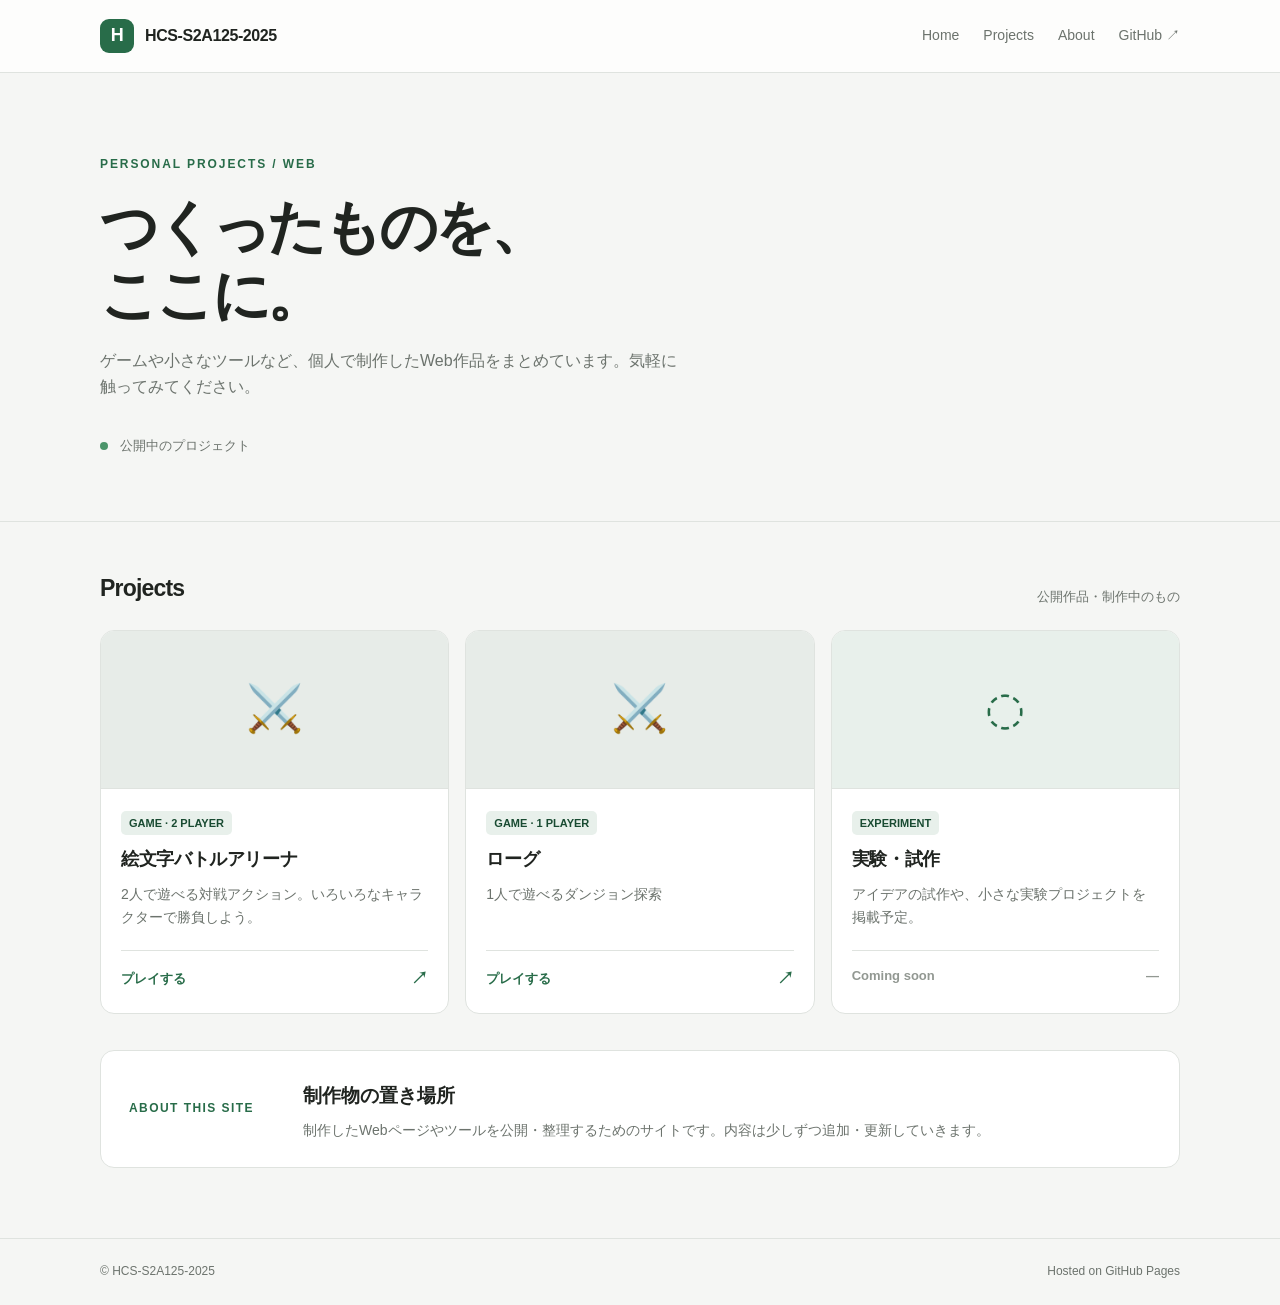
==== commit f46529d9: "Change visual representation and update game details" ====
--- a/index.html
+++ b/index.html
@@ -106,14 +106,14 @@
           </div>
         </article>
         <article class="card">
-          <div class="visual calc" aria-hidden="true">＋ − × ÷</div>
+          <div class="visual game" aria-hidden="true">⚔️</div>
           <div class="card-content">
-            <span class="tag">TOOL</span>
-            <h3>シンプル電卓</h3>
-            <p>基本的な四則演算ができる、シンプルな電卓。</p>
-            <span class="card-action">準備中 <span>—</span></span>
+            <span class="tag">GAME · 1 PLAYER</span>
+            <h3>ローグ</h3>
+            <p>1人で遊べるダンジョン探索</p>
+            <a class="card-action" href="./games/rogue/">プレイする <span class="arrow">↗</span></a>
           </div>
-        </article>
+        </article>    
         <article class="card coming">
           <div class="visual lab" aria-hidden="true">◌</div>
           <div class="card-content">
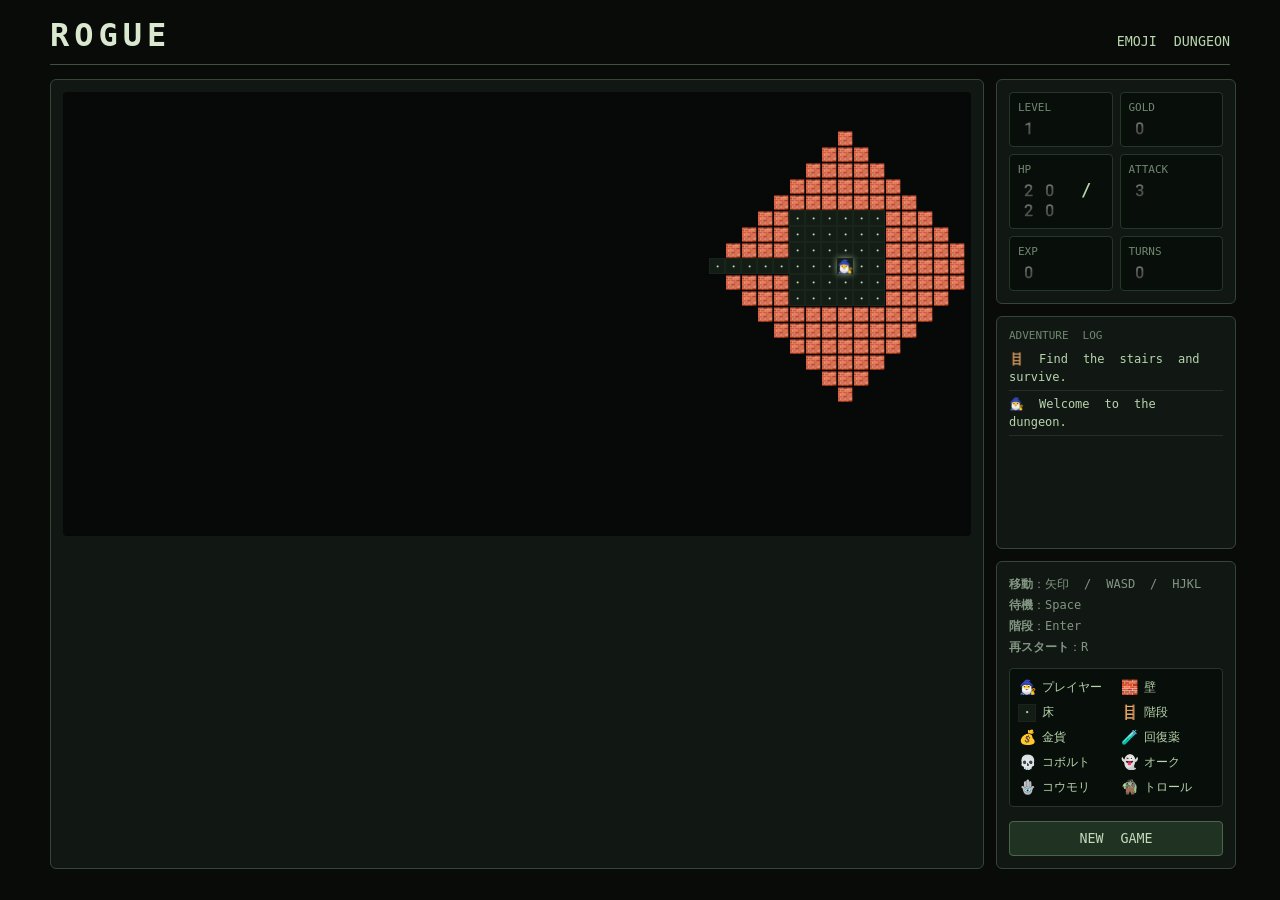
==== commit c7a4a22d: "Revamp index.html for ROGUE - Emoji Dungeon" ====
--- a/index.html
+++ b/index.html
@@ -1,145 +1,875 @@
 <!DOCTYPE html>
 <html lang="ja">
 <head>
-  <meta charset="UTF-8">
-  <meta name="viewport" content="width=device-width, initial-scale=1">
-  <meta name="description" content="公開中のゲーム、ツール、制作物の一覧。">
-  <title>HCS-S2A125-2025 — Projects</title>
-  <style>
-    :root {
-      --bg: #f5f6f4;
-      --surface: #ffffff;
-      --ink: #202420;
-      --muted: #6c736d;
-      --line: #dfe3df;
-      --green: #286c49;
-      --green-soft: #e8f0eb;
-      --green-dark: #194b32;
-    }
-    * { box-sizing: border-box; }
-    html { scroll-behavior: smooth; }
-    body {
-      margin: 0; background: var(--bg); color: var(--ink);
-      font-family: Inter, "Noto Sans JP", "Hiragino Kaku Gothic ProN", Meiryo, sans-serif;
-      line-height: 1.65;
-    }
-    a { color: inherit; text-decoration: none; }
-    .wrap { width: min(1080px, calc(100% - 40px)); margin: 0 auto; }
-    header { border-bottom: 1px solid var(--line); background: rgba(255,255,255,.78); }
-    .header-inner { min-height: 72px; display: flex; justify-content: space-between; align-items: center; gap: 24px; }
-    .brand { display: flex; align-items: center; gap: 11px; font-weight: 750; letter-spacing: -.025em; }
-    .brand-mark { width: 34px; height: 34px; display:grid; place-items:center; border-radius:9px; background:var(--green); color:white; font-size:18px; }
-    .brand-name { font-size: 16px; }
-    nav { display:flex; gap:24px; align-items:center; color:var(--muted); font-size:14px; }
-    nav a:hover, .text-link:hover { color:var(--green); }
-    .hero { padding: 82px 0 64px; border-bottom:1px solid var(--line); }
-    .kicker { color:var(--green); font-size:12px; font-weight:800; letter-spacing:.16em; text-transform:uppercase; }
-    h1 { font-size:clamp(34px,5vw,58px); line-height:1.18; letter-spacing:-.055em; margin:18px 0 18px; font-weight:800; }
-    .hero p { color:var(--muted); font-size:16px; max-width:590px; margin:0; }
-    .hero-bottom { margin-top:35px; display:flex; align-items:center; gap:12px; color:var(--muted); font-size:13px; }
-    .dot { width:8px; height:8px; border-radius:50%; background:#4b956a; display:inline-block; }
-    main { padding:48px 0 70px; }
-    .section-head { display:flex; align-items:end; justify-content:space-between; gap:20px; margin-bottom:22px; }
-    .section-head h2 { font-size:23px; letter-spacing:-.035em; margin:0; }
-    .section-head span { color:var(--muted); font-size:13px; }
-    .grid { display:grid; grid-template-columns:repeat(3, minmax(0,1fr)); gap:16px; }
-    .card { background:var(--surface); border:1px solid var(--line); border-radius:14px; overflow:hidden; transition:transform .18s, border-color .18s; }
-    .card:hover { transform:translateY(-3px); border-color:#a8c5b3; }
-    .visual { height:158px; display:flex; align-items:center; justify-content:center; background:#eceeeb; color:#303832; border-bottom:1px solid var(--line); font-size:46px; }
-    .visual.game { background:#e7ece8; }
-    .visual.calc { background:#f0f1ef; }
-    .visual.lab { background:#e8f0eb; color:var(--green); }
-    .card-content { padding:20px; }
-    .tag { display:inline-block; padding:3px 8px; border-radius:5px; background:var(--green-soft); color:var(--green-dark); font-size:11px; font-weight:700; margin-bottom:10px; }
-    .card h3 { margin:0 0 8px; font-size:18px; letter-spacing:-.02em; }
-    .card p { margin:0; color:var(--muted); font-size:14px; min-height:48px; }
-    .card-action { display:flex; align-items:center; justify-content:space-between; margin-top:19px; padding-top:14px; border-top:1px solid var(--line); color:var(--green); font-size:13px; font-weight:750; }
-    .arrow { font-size:17px; transition:transform .18s; }
-    .card:hover .arrow { transform:translateX(3px); }
-    .coming .card-action { color:#929892; }
-    .about { margin-top:36px; padding:25px 28px; border:1px solid var(--line); border-radius:14px; background:#fff; display:grid; grid-template-columns:150px 1fr; gap:24px; align-items:center; }
-    .about-label { color:var(--green); font-size:12px; font-weight:800; letter-spacing:.12em; }
-    .about h2 { margin:4px 0 8px; font-size:19px; }
-    .about p { margin:0; color:var(--muted); font-size:14px; }
-    footer { border-top:1px solid var(--line); padding:23px 0; color:var(--muted); font-size:12px; }
-    .footer-inner { display:flex; justify-content:space-between; gap:20px; }
-    @media(max-width:760px) { .grid {grid-template-columns:1fr 1fr;} .about {grid-template-columns:1fr; gap:8px;} .hero {padding:60px 0 48px;} }
-    @media(max-width:520px) { .header-inner {align-items:flex-start; flex-direction:column; padding:16px 0;} nav {width:100%; gap:16px; font-size:13px;} .grid {grid-template-columns:1fr;} .visual {height:135px;} .section-head {align-items:flex-start; flex-direction:column; gap:5px;} .footer-inner {flex-direction:column; gap:4px;} }
-  </style>
+<meta charset="UTF-8">
+<meta name="viewport" content="width=device-width, initial-scale=1.0">
+<title>ROGUE - Emoji Dungeon</title>
+
+<style>
+/* 基本リセット（元の "- {" の記述ミスを修正） */
+* {
+    box-sizing: border-box;
+}
+
+body {
+    margin: 0;
+    background: #080b08;
+    color: #b8d5ad;
+    font-family: Consolas, "Segoe UI Emoji", "Apple Color Emoji", "Noto Color Emoji", monospace;
+    display: flex;
+    justify-content: center;
+    padding: 16px;
+}
+
+main {
+    width: 1180px;
+    max-width: 100%;
+}
+
+header {
+    border-bottom: 1px solid #405040;
+    padding-bottom: 10px;
+    margin-bottom: 14px;
+    display: flex;
+    justify-content: space-between;
+    align-items: baseline;
+}
+
+h1 {
+    margin: 0;
+    letter-spacing: 5px;
+    color: #d9e8ce;
+}
+
+.layout {
+    display: grid;
+    grid-template-columns: 1fr 240px;
+    gap: 12px;
+}
+
+.panel {
+    background: #111813;
+    border: 1px solid #354538;
+    padding: 12px;
+    border-radius: 6px;
+}
+
+/* マップ表示エリア：絵文字がズレないようCSS Gridで均等配置 */
+.map-container {
+    overflow: auto;
+    display: flex;
+    justify-content: center;
+    align-items: center;
+    background: #060907;
+    border-radius: 4px;
+    padding: 6px;
+}
+
+#map {
+    display: grid;
+    grid-template-columns: repeat(56, 16px);
+    grid-template-rows: repeat(27, 16px);
+    gap: 0;
+    user-select: none;
+    line-height: 1;
+}
+
+/* マップの1マス（タイル） */
+.tile {
+    width: 16px;
+    height: 16px;
+    display: flex;
+    align-items: center;
+    justify-content: center;
+    font-size: 13px;
+}
+
+/* 床タイルの表現（絵文字が乗っていない床の質感） */
+.tile-floor {
+    background-color: #131c15;
+    border: 0.5px solid #19241b;
+}
+
+/* 一度探索したが現在視界外のタイル（記憶領域として薄暗く表示） */
+.tile-dim {
+    opacity: 0.35;
+    filter: grayscale(40%);
+}
+
+/* プレイヤーの視認性を高める微かな光彩 */
+.tile-player {
+    filter: drop-shadow(0 0 3px rgba(184, 213, 173, 0.7));
+    z-index: 2;
+}
+
+aside {
+    display: flex;
+    flex-direction: column;
+    gap: 12px;
+}
+
+.stats {
+    display: grid;
+    grid-template-columns: 1fr 1fr;
+    gap: 7px;
+}
+
+.stat {
+    background: #080e09;
+    padding: 8px;
+    border: 1px solid #26372a;
+    border-radius: 4px;
+}
+
+.stat span {
+    display: block;
+    font-size: 11px;
+    color: #718671;
+}
+
+.stat b {
+    display: block;
+    font-size: 17px;
+    margin-top: 4px;
+}
+
+#log {
+    height: 190px;
+    overflow-y: auto;
+    font-size: 12px;
+    line-height: 1.5;
+    margin-top: 4px;
+}
+
+.logline {
+    border-bottom: 1px solid #243025;
+    padding: 4px 0;
+}
+
+.controls {
+    font-size: 12px;
+    line-height: 1.75;
+    color: #829582;
+}
+
+.legend-grid {
+    display: grid;
+    grid-template-columns: 1fr 1fr;
+    gap: 4px 8px;
+    margin: 10px 0 14px 0;
+    padding: 8px;
+    background: #080e09;
+    border: 1px solid #26372a;
+    border-radius: 4px;
+    color: #b8d5ad;
+}
+
+.legend-item {
+    display: flex;
+    align-items: center;
+    gap: 6px;
+}
+
+.legend-icon {
+    display: inline-flex;
+    align-items: center;
+    justify-content: center;
+    width: 18px;
+    height: 18px;
+    font-size: 14px;
+}
+
+/* タッチ・クリック用モバイル十字キー（スマホ操作補助） */
+.dpad {
+    display: none;
+    grid-template-columns: repeat(3, 44px);
+    grid-template-rows: repeat(2, 44px);
+    gap: 6px;
+    justify-content: center;
+    margin-top: 10px;
+}
+
+.dpad button {
+    padding: 0;
+    font-size: 16px;
+    border-radius: 6px;
+}
+
+button {
+    width: 100%;
+    background: #203323;
+    border: 1px solid #4b654d;
+    color: #c4d9bb;
+    padding: 9px 12px;
+    cursor: pointer;
+    font-family: inherit;
+    border-radius: 4px;
+    transition: background 0.15s;
+}
+
+button:hover {
+    background: #314b34;
+}
+
+#overlay {
+    position: fixed;
+    inset: 0;
+    background: rgba(0, 0, 0, 0.8);
+    display: none;
+    align-items: center;
+    justify-content: center;
+    z-index: 100;
+}
+
+.modal {
+    background: #111a14;
+    border: 1px solid #58715a;
+    padding: 25px;
+    text-align: center;
+    width: 350px;
+    max-width: 90%;
+    border-radius: 8px;
+}
+
+@media(max-width: 960px) {
+    .layout {
+        grid-template-columns: 1fr;
+    }
+
+    .map-container {
+        justify-content: flex-start;
+    }
+
+    aside {
+        display: grid;
+        grid-template-columns: 1fr 1fr;
+    }
+
+    .dpad {
+        display: grid;
+    }
+}
+
+@media(max-width: 600px) {
+    aside {
+        grid-template-columns: 1fr;
+    }
+}
+</style>
 </head>
+
 <body>
-  <header>
-    <div class="wrap header-inner">
-      <a class="brand" href="./"><span class="brand-mark">H</span><span class="brand-name">HCS-S2A125-2025</span></a>
-      <nav aria-label="サイト内ナビゲーション">
-        <a href="./">Home</a>
-        <a href="#projects">Projects</a>
-        <a href="#about">About</a>
-        <a href="https://github.com/hcs-s2a125-2025" target="_blank" rel="noopener">GitHub ↗</a>
-      </nav>
-    </div>
-  </header>
-
-  <section class="hero">
-    <div class="wrap">
-      <div class="kicker">Personal projects / Web</div>
-      <h1>つくったものを、<br>ここに。</h1>
-      <p>ゲームや小さなツールなど、個人で制作したWeb作品をまとめています。気軽に触ってみてください。</p>
-      <div class="hero-bottom"><span class="dot"></span>公開中のプロジェクト</div>
-    </div>
-  </section>
-
-  <main class="wrap">
-    <section id="projects">
-      <div class="section-head">
-        <h2>Projects</h2>
-        <span>公開作品・制作中のもの</span>
-      </div>
-      <div class="grid">
-        <article class="card">
-          <div class="visual game" aria-hidden="true">⚔️</div>
-          <div class="card-content">
-            <span class="tag">GAME · 2 PLAYER</span>
-            <h3>絵文字バトルアリーナ</h3>
-            <p>2人で遊べる対戦アクション。いろいろなキャラクターで勝負しよう。</p>
-            <a class="card-action" href="./games/battle/">プレイする <span class="arrow">↗</span></a>
-          </div>
-        </article>
-        <article class="card">
-          <div class="visual game" aria-hidden="true">⚔️</div>
-          <div class="card-content">
-            <span class="tag">GAME · 1 PLAYER</span>
-            <h3>ローグ</h3>
-            <p>1人で遊べるダンジョン探索</p>
-            <a class="card-action" href="./games/rogue/">プレイする <span class="arrow">↗</span></a>
-          </div>
-        </article>    
-        <article class="card coming">
-          <div class="visual lab" aria-hidden="true">◌</div>
-          <div class="card-content">
-            <span class="tag">EXPERIMENT</span>
-            <h3>実験・試作</h3>
-            <p>アイデアの試作や、小さな実験プロジェクトを掲載予定。</p>
-            <span class="card-action">Coming soon <span>—</span></span>
-          </div>
-        </article>
-      </div>
-    </section>
-
-    <section id="about" class="about">
-      <div class="about-label">ABOUT THIS SITE</div>
-      <div>
-        <h2>制作物の置き場所</h2>
-        <p>制作したWebページやツールを公開・整理するためのサイトです。内容は少しずつ追加・更新していきます。</p>
-      </div>
-    </section>
-  </main>
-
-  <footer>
-    <div class="wrap footer-inner">
-      <span>© HCS-S2A125-2025</span>
-      <span>Hosted on GitHub Pages</span>
-    </div>
-  </footer>
+
+<main>
+
+<header>
+    <h1>ROGUE</h1>
+    <small>EMOJI DUNGEON</small>
+</header>
+
+<div class="layout">
+
+<section class="panel">
+    <div class="map-container">
+        <div id="map"></div>
+    </div>
+    <!-- モバイル・マウス操作用コントロールパッド -->
+    <div class="dpad">
+        <button onclick="descend()" title="階段を降りる">🪜</button>
+        <button onclick="move(0,-1)" title="上へ">▲</button>
+        <button onclick="takeTurn()" title="待機">⏳</button>
+        <button onclick="move(-1,0)" title="左へ">◀</button>
+        <button onclick="move(0,1)" title="下へ">▼</button>
+        <button onclick="move(1,0)" title="右へ">▶</button>
+    </div>
+</section>
+
+<aside>
+
+<section class="panel stats">
+    <div class="stat">
+        <span>LEVEL</span>
+        <b id="depth">1</b>
+    </div>
+
+    <div class="stat">
+        <span>GOLD</span>
+        <b id="gold">0</b>
+    </div>
+
+    <div class="stat">
+        <span>HP</span>
+        <b id="hp">20 / 20</b>
+    </div>
+
+    <div class="stat">
+        <span>ATTACK</span>
+        <b id="atk">3</b>
+    </div>
+
+    <div class="stat">
+        <span>EXP</span>
+        <b id="xp">0</b>
+    </div>
+
+    <div class="stat">
+        <span>TURNS</span>
+        <b id="turns">0</b>
+    </div>
+</section>
+
+<section class="panel">
+    <div style="color:#718671;font-size:11px">
+        ADVENTURE LOG
+    </div>
+    <div id="log"></div>
+</section>
+
+<section class="panel controls">
+    <b>移動</b>：矢印 / WASD / HJKL<br>
+    <b>待機</b>：Space<br>
+    <b>階段</b>：Enter<br>
+    <b>再スタート</b>：R
+
+    <!-- 絵文字凡例 -->
+    <div class="legend-grid">
+        <div class="legend-item"><span class="legend-icon">🧙‍♂️</span>プレイヤー</div>
+        <div class="legend-item"><span class="legend-icon">🧱</span>壁</div>
+        <div class="legend-item"><span class="legend-icon tile-floor">・</span>床</div>
+        <div class="legend-item"><span class="legend-icon">🪜</span>階段</div>
+        <div class="legend-item"><span class="legend-icon">💰</span>金貨</div>
+        <div class="legend-item"><span class="legend-icon">🧪</span>回復薬</div>
+        <div class="legend-item"><span class="legend-icon">💀</span>コボルト</div>
+        <div class="legend-item"><span class="legend-icon">👻</span>オーク</div>
+        <div class="legend-item"><span class="legend-icon">🪬</span>コウモリ</div>
+        <div class="legend-item"><span class="legend-icon">🧌</span>トロール</div>
+    </div>
+
+    <button onclick="restart()">NEW GAME</button>
+</section>
+
+</aside>
+</div>
+</main>
+
+<div id="overlay">
+    <div class="modal">
+        <h2 id="ovtitle">GAME OVER</h2>
+        <p id="ovtext"></p>
+        <button onclick="restart()">PLAY AGAIN</button>
+    </div>
+</div>
+
+<script>
+const W = 56;
+const H = 27;
+
+// 絵文字マッピング定義
+const EMOJI = {
+    player: "🧙‍♂️",
+    wall: "🧱",
+    floor: "・",
+    stairs: "🪜",
+    gold: "💰",
+    potion: "🧪",
+    kobold: "💀",
+    orc: "👻",
+    bat: "🪬",
+    troll: "🧌"
+};
+
+let map;
+let rooms;
+let player;
+let monsters;
+let items;
+let depth;
+let gold;
+let xp;
+let turns;
+let gameover;
+let seen;
+
+const rand = (a, b) =>
+    Math.floor(Math.random() * (b - a + 1)) + a;
+
+const el = id => document.getElementById(id);
+
+// ログ出力
+function log(text) {
+    el("log").innerHTML =
+        `<div class="logline">${text}</div>` +
+        el("log").innerHTML;
+}
+
+// マップ初期化（preservePlayerStatsがtrueの場合は階層移動としてステータスを引き継ぐ）
+function createMap(preservePlayerStats = false) {
+    map = Array.from(
+        { length: H },
+        () => Array(W).fill("#")
+    );
+
+    seen = Array.from(
+        { length: H },
+        () => Array(W).fill(false)
+    );
+
+    rooms = [];
+    monsters = [];
+    items = [];
+
+    // 部屋生成
+    for (let attempt = 0; attempt < 100; attempt++) {
+        if (rooms.length >= 8) break;
+
+        let rw = rand(5, 10);
+        let rh = rand(4, 7);
+
+        let rx = rand(1, W - rw - 2);
+        let ry = rand(1, H - rh - 2);
+
+        let room = {
+            x: rx,
+            y: ry,
+            w: rw,
+            h: rh,
+            cx: rx + Math.floor(rw / 2),
+            cy: ry + Math.floor(rh / 2)
+        };
+
+        // 部屋同士の重なり判定
+        let overlap = rooms.some(r =>
+            rx < r.x + r.w + 1 &&
+            rx + rw + 1 > r.x &&
+            ry < r.y + r.h + 1 &&
+            ry + rh + 1 > r.y
+        );
+
+        if (overlap) continue;
+
+        // 床を配置
+        for (let y = ry; y < ry + rh; y++) {
+            for (let x = rx; x < rx + rw; x++) {
+                map[y][x] = ".";
+            }
+        }
+
+        // 通路を接続
+        if (rooms.length > 0) {
+            let prev = rooms[rooms.length - 1];
+
+            if (Math.random() < 0.5) {
+                horizontalTunnel(prev.cx, room.cx, prev.cy);
+                verticalTunnel(prev.cy, room.cy, room.cx);
+            } else {
+                verticalTunnel(prev.cy, room.cy, prev.cx);
+                horizontalTunnel(prev.cx, room.cx, room.cy);
+            }
+        }
+
+        rooms.push(room);
+    }
+
+    // 部屋が2つ未満なら再生成
+    if (rooms.length < 2) {
+        createMap(preservePlayerStats);
+        return;
+    }
+
+    // プレイヤー配置（新規スタート時は初期化、階層移動時は位置のみ更新）
+    if (preservePlayerStats && player) {
+        player.x = rooms[0].cx;
+        player.y = rooms[0].cy;
+    } else {
+        player = {
+            x: rooms[0].cx,
+            y: rooms[0].cy,
+            hp: 20,
+            maxhp: 20,
+            atk: 3
+        };
+    }
+
+    // 階段を最後の部屋に配置
+    const last = rooms[rooms.length - 1];
+    map[last.cy][last.cx] = ">";
+
+    // 敵・アイテム配置
+    for (let i = 1; i < rooms.length; i++) {
+        let room = rooms[i];
+
+        if (Math.random() < 0.75) {
+            let p = randomRoomPosition(room);
+            monsters.push(createMonster(p.x, p.y));
+        }
+
+        if (Math.random() < 0.7) {
+            let p = randomRoomPosition(room);
+            items.push({
+                x: p.x,
+                y: p.y,
+                type: Math.random() < 0.7 ? "gold" : "potion",
+                value: rand(5, 15)
+            });
+        }
+    }
+}
+
+// 横通路
+function horizontalTunnel(x1, x2, y) {
+    for (let x = Math.min(x1, x2); x <= Math.max(x1, x2); x++) {
+        map[y][x] = ".";
+    }
+}
+
+// 縦通路
+function verticalTunnel(y1, y2, x) {
+    for (let y = Math.min(y1, y2); y <= Math.max(y1, y2); y++) {
+        map[y][x] = ".";
+    }
+}
+
+// 部屋内の空き座標を取得
+function randomRoomPosition(room) {
+    let x, y;
+
+    do {
+        x = rand(room.x, room.x + room.w - 1);
+        y = rand(room.y, room.y + room.h - 1);
+    } while (
+        (x === player.x && y === player.y) ||
+        monsterAt(x, y) ||
+        itemAt(x, y) ||
+        map[y][x] === ">"
+    );
+
+    return { x, y };
+}
+
+// モンスター生成（絵文字割り当て）
+function createMonster(x, y) {
+    const types = [
+        [EMOJI.kobold, "Kobold", 5, 1],
+        [EMOJI.orc, "Orc", 8, 2],
+        [EMOJI.bat, "Bat", 4, 1],
+        [EMOJI.troll, "Troll", 12, 3]
+    ];
+
+    let t = types[rand(0, types.length - 1)];
+
+    return {
+        x: x,
+        y: y,
+        emoji: t[0],
+        name: t[1],
+        hp: t[2],
+        atk: t[3]
+    };
+}
+
+// 敵検索
+function monsterAt(x, y) {
+    return monsters.find(m => m.x === x && m.y === y);
+}
+
+// アイテム検索
+function itemAt(x, y) {
+    return items.find(i => i.x === x && i.y === y);
+}
+
+// 攻撃処理
+function attack(monster) {
+    let damage = rand(1, player.atk);
+    monster.hp -= damage;
+
+    log(`${EMOJI.player} You hit ${monster.emoji} ${monster.name} for ${damage} damage.`);
+
+    if (monster.hp <= 0) {
+        log(`${monster.emoji} ${monster.name} defeated!`);
+
+        xp += 3;
+        gold += rand(0, 3);
+
+        monsters = monsters.filter(m => m !== monster);
+
+        // レベルアップ
+        if (xp >= 10) {
+            xp -= 10;
+            player.atk++;
+            player.maxhp += 3;
+            player.hp = Math.min(player.maxhp, player.hp + 3);
+
+            log("✨ LEVEL UP! Attack & Max HP increased!");
+        }
+    }
+}
+
+// プレイヤー移動
+function move(dx, dy) {
+    if (gameover) return;
+
+    let nx = player.x + dx;
+    let ny = player.y + dy;
+
+    if (nx < 0 || ny < 0 || nx >= W || ny >= H) return;
+
+    // 敵がいる場合は攻撃
+    let monster = monsterAt(nx, ny);
+    if (monster) {
+        attack(monster);
+        takeTurn();
+        return;
+    }
+
+    // 壁には移動できない
+    if (map[ny][nx] !== "." && map[ny][nx] !== ">") {
+        return;
+    }
+
+    player.x = nx;
+    player.y = ny;
+
+    // アイテム取得
+    let item = itemAt(nx, ny);
+    if (item) {
+        if (item.type === "gold") {
+            gold += item.value;
+            log(`${EMOJI.gold} You found ${item.value} gold!`);
+        } else {
+            player.hp = Math.min(player.maxhp, player.hp + 8);
+            log(`${EMOJI.potion} You drink a potion. +8 HP`);
+        }
+
+        items = items.filter(i => i !== item);
+    }
+
+    takeTurn();
+}
+
+// モンスター行動ターン
+function takeTurn() {
+    if (gameover) return;
+
+    turns++;
+
+    for (let m of [...monsters]) {
+        let distance =
+            Math.abs(m.x - player.x) +
+            Math.abs(m.y - player.y);
+
+        // 隣接していれば攻撃
+        if (distance === 1) {
+            let damage = rand(1, m.atk);
+            player.hp -= damage;
+
+            log(`${m.emoji} ${m.name} hits you for ${damage}.`);
+
+            if (player.hp <= 0) {
+                player.hp = 0;
+                render();
+                endGame();
+                return;
+            }
+        } else {
+            // プレイヤーを追跡
+            if (Math.random() < 0.65) {
+                let dx = player.x - m.x;
+                let dy = player.y - m.y;
+
+                if (Math.abs(dx) > Math.abs(dy)) {
+                    dy = 0;
+                } else {
+                    dx = 0;
+                }
+
+                dx = Math.sign(dx);
+                dy = Math.sign(dy);
+
+                let nx = m.x + dx;
+                let ny = m.y + dy;
+
+                if (
+                    map[ny]?.[nx] === "." &&
+                    !monsterAt(nx, ny) &&
+                    !(nx === player.x && ny === player.y)
+                ) {
+                    m.x = nx;
+                    m.y = ny;
+                }
+            }
+        }
+    }
+
+    render();
+}
+
+// 階段を降りる
+function descend() {
+    if (gameover) return;
+
+    if (map[player.y][player.x] !== ">") {
+        log("There are no stairs here.");
+        return;
+    }
+
+    depth++;
+    player.hp = Math.min(player.maxhp, player.hp + 5);
+
+    createMap(true);
+
+    log(`${EMOJI.stairs} You descend to level ${depth}.`);
+
+    render();
+}
+
+// ゲームオーバー処理
+function endGame() {
+    gameover = true;
+
+    el("ovtitle").textContent = "💀 GAME OVER";
+    el("ovtext").textContent =
+        `Level ${depth} / Turns ${turns} / Gold ${gold}`;
+
+    el("overlay").style.display = "flex";
+}
+
+// 絵文字グリッド描画
+function render() {
+    const mapEl = el("map");
+    const fragment = document.createDocumentFragment();
+
+    for (let y = 0; y < H; y++) {
+        for (let x = 0; x < W; x++) {
+            const tile = document.createElement("div");
+            tile.className = "tile";
+
+            let distance =
+                Math.abs(x - player.x) +
+                Math.abs(y - player.y);
+
+            // 視界判定（マンハッタン距離8以内）
+            const inSight = distance <= 8;
+            if (inSight) {
+                seen[y][x] = true;
+            }
+
+            // 未探索の闇
+            if (!seen[y][x]) {
+                fragment.appendChild(tile);
+                continue;
+            }
+
+            // 探索済みだが現在視界外の場合は薄暗く表示
+            if (!inSight) {
+                tile.classList.add("tile-dim");
+            }
+
+            const base = map[y][x];
+            let content = "";
+
+            if (base === "#") {
+                content = EMOJI.wall;
+            } else if (base === ">") {
+                tile.classList.add("tile-floor");
+                content = EMOJI.stairs;
+            } else {
+                tile.classList.add("tile-floor");
+                content = EMOJI.floor;
+            }
+
+            // 視界内のみアイテムとモンスターを表示
+            if (inSight) {
+                let item = itemAt(x, y);
+                if (item) {
+                    content = item.type === "gold" ? EMOJI.gold : EMOJI.potion;
+                }
+
+                let monster = monsterAt(x, y);
+                if (monster) {
+                    content = monster.emoji;
+                }
+            }
+
+            // プレイヤー描画
+            if (x === player.x && y === player.y) {
+                content = EMOJI.player;
+                tile.classList.add("tile-player");
+            }
+
+            tile.textContent = content;
+            fragment.appendChild(tile);
+        }
+    }
+
+    mapEl.innerHTML = "";
+    mapEl.appendChild(fragment);
+
+    // ステータス更新
+    el("depth").textContent = depth;
+    el("gold").textContent = gold;
+    el("hp").textContent = `${player.hp} / ${player.maxhp}`;
+    el("atk").textContent = player.atk;
+    el("xp").textContent = xp;
+    el("turns").textContent = turns;
+}
+
+// ゲーム再スタート
+function restart() {
+    depth = 1;
+    gold = 0;
+    xp = 0;
+    turns = 0;
+    gameover = false;
+
+    el("overlay").style.display = "none";
+    el("log").innerHTML = "";
+
+    createMap(false);
+
+    log(`${EMOJI.player} Welcome to the dungeon.`);
+    log(`${EMOJI.stairs} Find the stairs and survive.`);
+
+    render();
+}
+
+// キーボード操作イベント
+document.addEventListener("keydown", function(e) {
+    let key = e.key.toLowerCase();
+
+    const controls = {
+        "arrowup": [0, -1],
+        "w": [0, -1],
+        "k": [0, -1],
+
+        "arrowdown": [0, 1],
+        "s": [0, 1],
+        "j": [0, 1],
+
+        "arrowleft": [-1, 0],
+        "a": [-1, 0],
+        "h": [-1, 0],
+
+        "arrowright": [1, 0],
+        "d": [1, 0],
+        "l": [1, 0]
+    };
+
+    if (controls[key]) {
+        e.preventDefault();
+        move(...controls[key]);
+    } else if (key === " ") {
+        e.preventDefault();
+        takeTurn();
+    } else if (key === "enter") {
+        e.preventDefault();
+        descend();
+    } else if (key === "r") {
+        restart();
+    }
+});
+
+restart();
+</script>
+
 </body>
 </html>
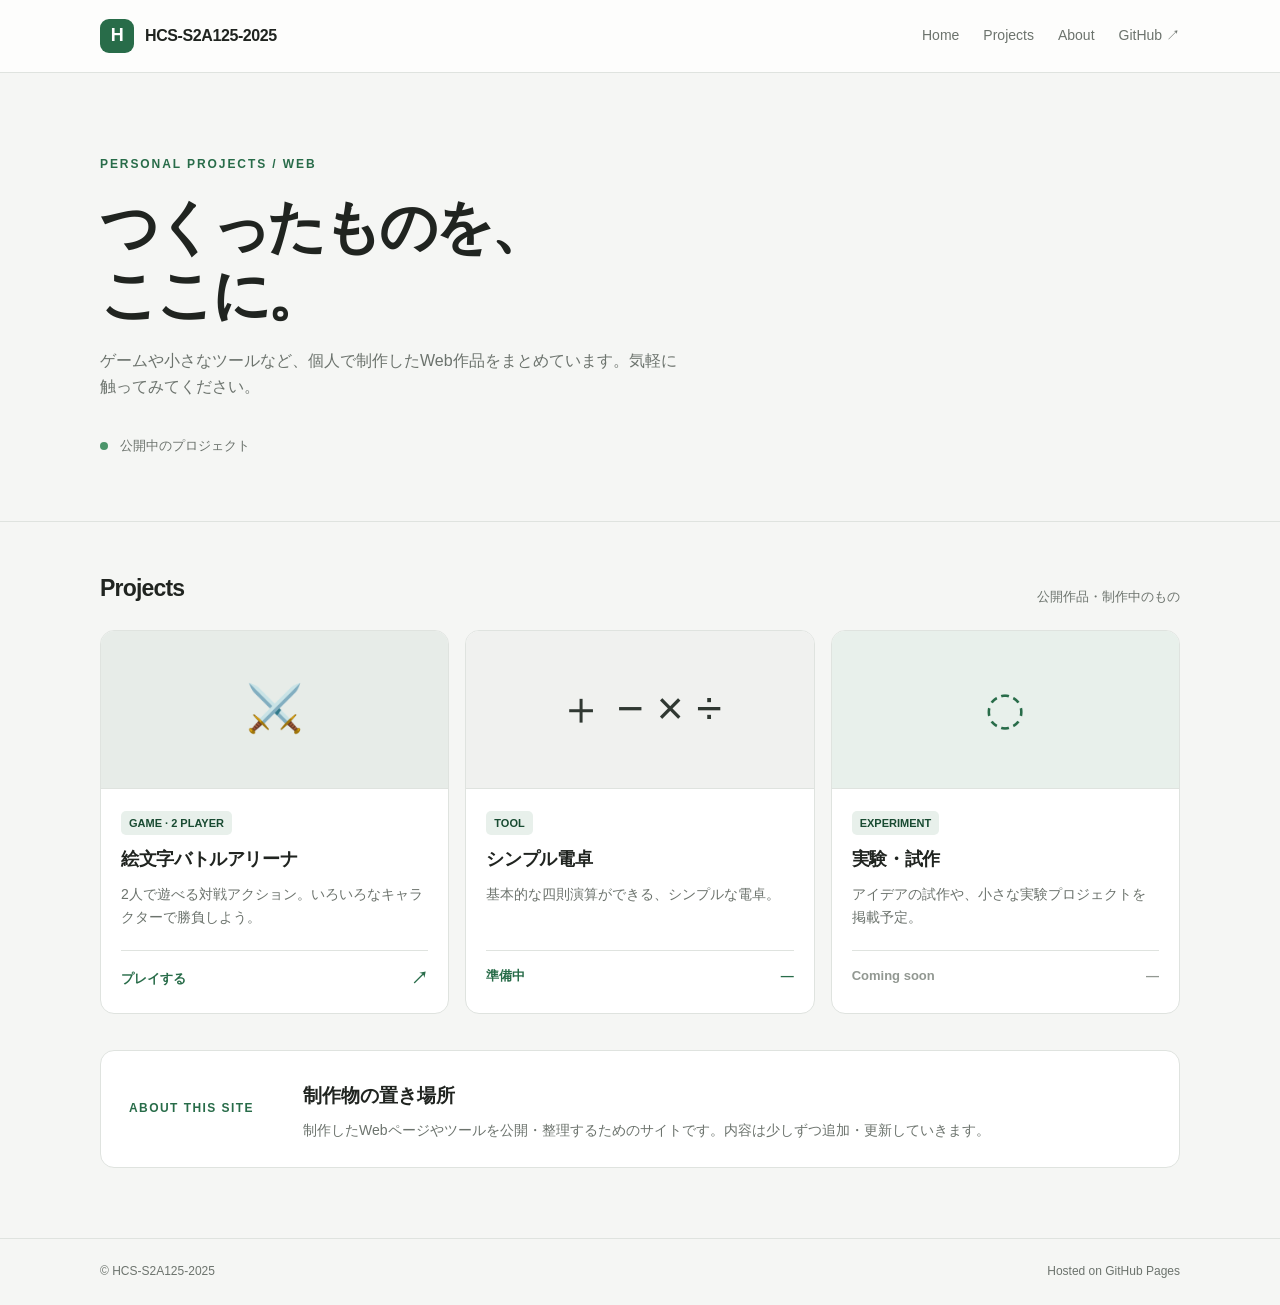
==== commit 90445404: "Refactor index.html structure and styles" ====
--- a/index.html
+++ b/index.html
@@ -1,875 +1,145 @@
 <!DOCTYPE html>
 <html lang="ja">
 <head>
-<meta charset="UTF-8">
-<meta name="viewport" content="width=device-width, initial-scale=1.0">
-<title>ROGUE - Emoji Dungeon</title>
+  <meta charset="UTF-8">
+  <meta name="viewport" content="width=device-width, initial-scale=1">
+  <meta name="description" content="公開中のゲーム、ツール、制作物の一覧。">
+  <title>HCS-S2A125-2025 — Projects</title>
+  <style>
+    :root {
+      --bg: #f5f6f4;
+      --surface: #ffffff;
+      --ink: #202420;
+      --muted: #6c736d;
+      --line: #dfe3df;
+      --green: #286c49;
+      --green-soft: #e8f0eb;
+      --green-dark: #194b32;
+    }
+    * { box-sizing: border-box; }
+    html { scroll-behavior: smooth; }
+    body {
+      margin: 0; background: var(--bg); color: var(--ink);
+      font-family: Inter, "Noto Sans JP", "Hiragino Kaku Gothic ProN", Meiryo, sans-serif;
+      line-height: 1.65;
+    }
+    a { color: inherit; text-decoration: none; }
+    .wrap { width: min(1080px, calc(100% - 40px)); margin: 0 auto; }
+    header { border-bottom: 1px solid var(--line); background: rgba(255,255,255,.78); }
+    .header-inner { min-height: 72px; display: flex; justify-content: space-between; align-items: center; gap: 24px; }
+    .brand { display: flex; align-items: center; gap: 11px; font-weight: 750; letter-spacing: -.025em; }
+    .brand-mark { width: 34px; height: 34px; display:grid; place-items:center; border-radius:9px; background:var(--green); color:white; font-size:18px; }
+    .brand-name { font-size: 16px; }
+    nav { display:flex; gap:24px; align-items:center; color:var(--muted); font-size:14px; }
+    nav a:hover, .text-link:hover { color:var(--green); }
+    .hero { padding: 82px 0 64px; border-bottom:1px solid var(--line); }
+    .kicker { color:var(--green); font-size:12px; font-weight:800; letter-spacing:.16em; text-transform:uppercase; }
+    h1 { font-size:clamp(34px,5vw,58px); line-height:1.18; letter-spacing:-.055em; margin:18px 0 18px; font-weight:800; }
+    .hero p { color:var(--muted); font-size:16px; max-width:590px; margin:0; }
+    .hero-bottom { margin-top:35px; display:flex; align-items:center; gap:12px; color:var(--muted); font-size:13px; }
+    .dot { width:8px; height:8px; border-radius:50%; background:#4b956a; display:inline-block; }
+    main { padding:48px 0 70px; }
+    .section-head { display:flex; align-items:end; justify-content:space-between; gap:20px; margin-bottom:22px; }
+    .section-head h2 { font-size:23px; letter-spacing:-.035em; margin:0; }
+    .section-head span { color:var(--muted); font-size:13px; }
+    .grid { display:grid; grid-template-columns:repeat(3, minmax(0,1fr)); gap:16px; }
+    .card { background:var(--surface); border:1px solid var(--line); border-radius:14px; overflow:hidden; transition:transform .18s, border-color .18s; }
+    .card:hover { transform:translateY(-3px); border-color:#a8c5b3; }
+    .visual { height:158px; display:flex; align-items:center; justify-content:center; background:#eceeeb; color:#303832; border-bottom:1px solid var(--line); font-size:46px; }
+    .visual.game { background:#e7ece8; }
+    .visual.calc { background:#f0f1ef; }
+    .visual.lab { background:#e8f0eb; color:var(--green); }
+    .card-content { padding:20px; }
+    .tag { display:inline-block; padding:3px 8px; border-radius:5px; background:var(--green-soft); color:var(--green-dark); font-size:11px; font-weight:700; margin-bottom:10px; }
+    .card h3 { margin:0 0 8px; font-size:18px; letter-spacing:-.02em; }
+    .card p { margin:0; color:var(--muted); font-size:14px; min-height:48px; }
+    .card-action { display:flex; align-items:center; justify-content:space-between; margin-top:19px; padding-top:14px; border-top:1px solid var(--line); color:var(--green); font-size:13px; font-weight:750; }
+    .arrow { font-size:17px; transition:transform .18s; }
+    .card:hover .arrow { transform:translateX(3px); }
+    .coming .card-action { color:#929892; }
+    .about { margin-top:36px; padding:25px 28px; border:1px solid var(--line); border-radius:14px; background:#fff; display:grid; grid-template-columns:150px 1fr; gap:24px; align-items:center; }
+    .about-label { color:var(--green); font-size:12px; font-weight:800; letter-spacing:.12em; }
+    .about h2 { margin:4px 0 8px; font-size:19px; }
+    .about p { margin:0; color:var(--muted); font-size:14px; }
+    footer { border-top:1px solid var(--line); padding:23px 0; color:var(--muted); font-size:12px; }
+    .footer-inner { display:flex; justify-content:space-between; gap:20px; }
+    @media(max-width:760px) { .grid {grid-template-columns:1fr 1fr;} .about {grid-template-columns:1fr; gap:8px;} .hero {padding:60px 0 48px;} }
+    @media(max-width:520px) { .header-inner {align-items:flex-start; flex-direction:column; padding:16px 0;} nav {width:100%; gap:16px; font-size:13px;} .grid {grid-template-columns:1fr;} .visual {height:135px;} .section-head {align-items:flex-start; flex-direction:column; gap:5px;} .footer-inner {flex-direction:column; gap:4px;} }
+  </style>
+</head>
+<body>
+  <header>
+    <div class="wrap header-inner">
+      <a class="brand" href="./"><span class="brand-mark">H</span><span class="brand-name">HCS-S2A125-2025</span></a>
+      <nav aria-label="サイト内ナビゲーション">
+        <a href="./">Home</a>
+        <a href="#projects">Projects</a>
+        <a href="#about">About</a>
+        <a href="https://github.com/hcs-s2a125-2025" target="_blank" rel="noopener">GitHub ↗</a>
+      </nav>
+    </div>
+  </header>
 
-<style>
-/* 基本リセット（元の "- {" の記述ミスを修正） */
-* {
-    box-sizing: border-box;
-}
+  <section class="hero">
+    <div class="wrap">
+      <div class="kicker">Personal projects / Web</div>
+      <h1>つくったものを、<br>ここに。</h1>
+      <p>ゲームや小さなツールなど、個人で制作したWeb作品をまとめています。気軽に触ってみてください。</p>
+      <div class="hero-bottom"><span class="dot"></span>公開中のプロジェクト</div>
+    </div>
+  </section>
 
-body {
-    margin: 0;
-    background: #080b08;
-    color: #b8d5ad;
-    font-family: Consolas, "Segoe UI Emoji", "Apple Color Emoji", "Noto Color Emoji", monospace;
-    display: flex;
-    justify-content: center;
-    padding: 16px;
-}
+  <main class="wrap">
+    <section id="projects">
+      <div class="section-head">
+        <h2>Projects</h2>
+        <span>公開作品・制作中のもの</span>
+      </div>
+      <div class="grid">
+        <article class="card">
+          <div class="visual game" aria-hidden="true">⚔️</div>
+          <div class="card-content">
+            <span class="tag">GAME · 2 PLAYER</span>
+            <h3>絵文字バトルアリーナ</h3>
+            <p>2人で遊べる対戦アクション。いろいろなキャラクターで勝負しよう。</p>
+            <a class="card-action" href="./games/battle/">プレイする <span class="arrow">↗</span></a>
+          </div>
+        </article>
+        <article class="card">
+          <div class="visual calc" aria-hidden="true">＋ − × ÷</div>
+          <div class="card-content">
+            <span class="tag">TOOL</span>
+            <h3>シンプル電卓</h3>
+            <p>基本的な四則演算ができる、シンプルな電卓。</p>
+            <span class="card-action">準備中 <span>—</span></span>
+          </div>
+        </article>
+        <article class="card coming">
+          <div class="visual lab" aria-hidden="true">◌</div>
+          <div class="card-content">
+            <span class="tag">EXPERIMENT</span>
+            <h3>実験・試作</h3>
+            <p>アイデアの試作や、小さな実験プロジェクトを掲載予定。</p>
+            <span class="card-action">Coming soon <span>—</span></span>
+          </div>
+        </article>
+      </div>
+    </section>
 
-main {
-    width: 1180px;
-    max-width: 100%;
-}
+    <section id="about" class="about">
+      <div class="about-label">ABOUT THIS SITE</div>
+      <div>
+        <h2>制作物の置き場所</h2>
+        <p>制作したWebページやツールを公開・整理するためのサイトです。内容は少しずつ追加・更新していきます。</p>
+      </div>
+    </section>
+  </main>
 
-header {
-    border-bottom: 1px solid #405040;
-    padding-bottom: 10px;
-    margin-bottom: 14px;
-    display: flex;
-    justify-content: space-between;
-    align-items: baseline;
-}
-
-h1 {
-    margin: 0;
-    letter-spacing: 5px;
-    color: #d9e8ce;
-}
-
-.layout {
-    display: grid;
-    grid-template-columns: 1fr 240px;
-    gap: 12px;
-}
-
-.panel {
-    background: #111813;
-    border: 1px solid #354538;
-    padding: 12px;
-    border-radius: 6px;
-}
-
-/* マップ表示エリア：絵文字がズレないようCSS Gridで均等配置 */
-.map-container {
-    overflow: auto;
-    display: flex;
-    justify-content: center;
-    align-items: center;
-    background: #060907;
-    border-radius: 4px;
-    padding: 6px;
-}
-
-#map {
-    display: grid;
-    grid-template-columns: repeat(56, 16px);
-    grid-template-rows: repeat(27, 16px);
-    gap: 0;
-    user-select: none;
-    line-height: 1;
-}
-
-/* マップの1マス（タイル） */
-.tile {
-    width: 16px;
-    height: 16px;
-    display: flex;
-    align-items: center;
-    justify-content: center;
-    font-size: 13px;
-}
-
-/* 床タイルの表現（絵文字が乗っていない床の質感） */
-.tile-floor {
-    background-color: #131c15;
-    border: 0.5px solid #19241b;
-}
-
-/* 一度探索したが現在視界外のタイル（記憶領域として薄暗く表示） */
-.tile-dim {
-    opacity: 0.35;
-    filter: grayscale(40%);
-}
-
-/* プレイヤーの視認性を高める微かな光彩 */
-.tile-player {
-    filter: drop-shadow(0 0 3px rgba(184, 213, 173, 0.7));
-    z-index: 2;
-}
-
-aside {
-    display: flex;
-    flex-direction: column;
-    gap: 12px;
-}
-
-.stats {
-    display: grid;
-    grid-template-columns: 1fr 1fr;
-    gap: 7px;
-}
-
-.stat {
-    background: #080e09;
-    padding: 8px;
-    border: 1px solid #26372a;
-    border-radius: 4px;
-}
-
-.stat span {
-    display: block;
-    font-size: 11px;
-    color: #718671;
-}
-
-.stat b {
-    display: block;
-    font-size: 17px;
-    margin-top: 4px;
-}
-
-#log {
-    height: 190px;
-    overflow-y: auto;
-    font-size: 12px;
-    line-height: 1.5;
-    margin-top: 4px;
-}
-
-.logline {
-    border-bottom: 1px solid #243025;
-    padding: 4px 0;
-}
-
-.controls {
-    font-size: 12px;
-    line-height: 1.75;
-    color: #829582;
-}
-
-.legend-grid {
-    display: grid;
-    grid-template-columns: 1fr 1fr;
-    gap: 4px 8px;
-    margin: 10px 0 14px 0;
-    padding: 8px;
-    background: #080e09;
-    border: 1px solid #26372a;
-    border-radius: 4px;
-    color: #b8d5ad;
-}
-
-.legend-item {
-    display: flex;
-    align-items: center;
-    gap: 6px;
-}
-
-.legend-icon {
-    display: inline-flex;
-    align-items: center;
-    justify-content: center;
-    width: 18px;
-    height: 18px;
-    font-size: 14px;
-}
-
-/* タッチ・クリック用モバイル十字キー（スマホ操作補助） */
-.dpad {
-    display: none;
-    grid-template-columns: repeat(3, 44px);
-    grid-template-rows: repeat(2, 44px);
-    gap: 6px;
-    justify-content: center;
-    margin-top: 10px;
-}
-
-.dpad button {
-    padding: 0;
-    font-size: 16px;
-    border-radius: 6px;
-}
-
-button {
-    width: 100%;
-    background: #203323;
-    border: 1px solid #4b654d;
-    color: #c4d9bb;
-    padding: 9px 12px;
-    cursor: pointer;
-    font-family: inherit;
-    border-radius: 4px;
-    transition: background 0.15s;
-}
-
-button:hover {
-    background: #314b34;
-}
-
-#overlay {
-    position: fixed;
-    inset: 0;
-    background: rgba(0, 0, 0, 0.8);
-    display: none;
-    align-items: center;
-    justify-content: center;
-    z-index: 100;
-}
-
-.modal {
-    background: #111a14;
-    border: 1px solid #58715a;
-    padding: 25px;
-    text-align: center;
-    width: 350px;
-    max-width: 90%;
-    border-radius: 8px;
-}
-
-@media(max-width: 960px) {
-    .layout {
-        grid-template-columns: 1fr;
-    }
-
-    .map-container {
-        justify-content: flex-start;
-    }
-
-    aside {
-        display: grid;
-        grid-template-columns: 1fr 1fr;
-    }
-
-    .dpad {
-        display: grid;
-    }
-}
-
-@media(max-width: 600px) {
-    aside {
-        grid-template-columns: 1fr;
-    }
-}
-</style>
-</head>
-
-<body>
-
-<main>
-
-<header>
-    <h1>ROGUE</h1>
-    <small>EMOJI DUNGEON</small>
-</header>
-
-<div class="layout">
-
-<section class="panel">
-    <div class="map-container">
-        <div id="map"></div>
+  <footer>
+    <div class="wrap footer-inner">
+      <span>© HCS-S2A125-2025</span>
+      <span>Hosted on GitHub Pages</span>
     </div>
-    <!-- モバイル・マウス操作用コントロールパッド -->
-    <div class="dpad">
-        <button onclick="descend()" title="階段を降りる">🪜</button>
-        <button onclick="move(0,-1)" title="上へ">▲</button>
-        <button onclick="takeTurn()" title="待機">⏳</button>
-        <button onclick="move(-1,0)" title="左へ">◀</button>
-        <button onclick="move(0,1)" title="下へ">▼</button>
-        <button onclick="move(1,0)" title="右へ">▶</button>
-    </div>
-</section>
-
-<aside>
-
-<section class="panel stats">
-    <div class="stat">
-        <span>LEVEL</span>
-        <b id="depth">1</b>
-    </div>
-
-    <div class="stat">
-        <span>GOLD</span>
-        <b id="gold">0</b>
-    </div>
-
-    <div class="stat">
-        <span>HP</span>
-        <b id="hp">20 / 20</b>
-    </div>
-
-    <div class="stat">
-        <span>ATTACK</span>
-        <b id="atk">3</b>
-    </div>
-
-    <div class="stat">
-        <span>EXP</span>
-        <b id="xp">0</b>
-    </div>
-
-    <div class="stat">
-        <span>TURNS</span>
-        <b id="turns">0</b>
-    </div>
-</section>
-
-<section class="panel">
-    <div style="color:#718671;font-size:11px">
-        ADVENTURE LOG
-    </div>
-    <div id="log"></div>
-</section>
-
-<section class="panel controls">
-    <b>移動</b>：矢印 / WASD / HJKL<br>
-    <b>待機</b>：Space<br>
-    <b>階段</b>：Enter<br>
-    <b>再スタート</b>：R
-
-    <!-- 絵文字凡例 -->
-    <div class="legend-grid">
-        <div class="legend-item"><span class="legend-icon">🧙‍♂️</span>プレイヤー</div>
-        <div class="legend-item"><span class="legend-icon">🧱</span>壁</div>
-        <div class="legend-item"><span class="legend-icon tile-floor">・</span>床</div>
-        <div class="legend-item"><span class="legend-icon">🪜</span>階段</div>
-        <div class="legend-item"><span class="legend-icon">💰</span>金貨</div>
-        <div class="legend-item"><span class="legend-icon">🧪</span>回復薬</div>
-        <div class="legend-item"><span class="legend-icon">💀</span>コボルト</div>
-        <div class="legend-item"><span class="legend-icon">👻</span>オーク</div>
-        <div class="legend-item"><span class="legend-icon">🪬</span>コウモリ</div>
-        <div class="legend-item"><span class="legend-icon">🧌</span>トロール</div>
-    </div>
-
-    <button onclick="restart()">NEW GAME</button>
-</section>
-
-</aside>
-</div>
-</main>
-
-<div id="overlay">
-    <div class="modal">
-        <h2 id="ovtitle">GAME OVER</h2>
-        <p id="ovtext"></p>
-        <button onclick="restart()">PLAY AGAIN</button>
-    </div>
-</div>
-
-<script>
-const W = 56;
-const H = 27;
-
-// 絵文字マッピング定義
-const EMOJI = {
-    player: "🧙‍♂️",
-    wall: "🧱",
-    floor: "・",
-    stairs: "🪜",
-    gold: "💰",
-    potion: "🧪",
-    kobold: "💀",
-    orc: "👻",
-    bat: "🪬",
-    troll: "🧌"
-};
-
-let map;
-let rooms;
-let player;
-let monsters;
-let items;
-let depth;
-let gold;
-let xp;
-let turns;
-let gameover;
-let seen;
-
-const rand = (a, b) =>
-    Math.floor(Math.random() * (b - a + 1)) + a;
-
-const el = id => document.getElementById(id);
-
-// ログ出力
-function log(text) {
-    el("log").innerHTML =
-        `<div class="logline">${text}</div>` +
-        el("log").innerHTML;
-}
-
-// マップ初期化（preservePlayerStatsがtrueの場合は階層移動としてステータスを引き継ぐ）
-function createMap(preservePlayerStats = false) {
-    map = Array.from(
-        { length: H },
-        () => Array(W).fill("#")
-    );
-
-    seen = Array.from(
-        { length: H },
-        () => Array(W).fill(false)
-    );
-
-    rooms = [];
-    monsters = [];
-    items = [];
-
-    // 部屋生成
-    for (let attempt = 0; attempt < 100; attempt++) {
-        if (rooms.length >= 8) break;
-
-        let rw = rand(5, 10);
-        let rh = rand(4, 7);
-
-        let rx = rand(1, W - rw - 2);
-        let ry = rand(1, H - rh - 2);
-
-        let room = {
-            x: rx,
-            y: ry,
-            w: rw,
-            h: rh,
-            cx: rx + Math.floor(rw / 2),
-            cy: ry + Math.floor(rh / 2)
-        };
-
-        // 部屋同士の重なり判定
-        let overlap = rooms.some(r =>
-            rx < r.x + r.w + 1 &&
-            rx + rw + 1 > r.x &&
-            ry < r.y + r.h + 1 &&
-            ry + rh + 1 > r.y
-        );
-
-        if (overlap) continue;
-
-        // 床を配置
-        for (let y = ry; y < ry + rh; y++) {
-            for (let x = rx; x < rx + rw; x++) {
-                map[y][x] = ".";
-            }
-        }
-
-        // 通路を接続
-        if (rooms.length > 0) {
-            let prev = rooms[rooms.length - 1];
-
-            if (Math.random() < 0.5) {
-                horizontalTunnel(prev.cx, room.cx, prev.cy);
-                verticalTunnel(prev.cy, room.cy, room.cx);
-            } else {
-                verticalTunnel(prev.cy, room.cy, prev.cx);
-                horizontalTunnel(prev.cx, room.cx, room.cy);
-            }
-        }
-
-        rooms.push(room);
-    }
-
-    // 部屋が2つ未満なら再生成
-    if (rooms.length < 2) {
-        createMap(preservePlayerStats);
-        return;
-    }
-
-    // プレイヤー配置（新規スタート時は初期化、階層移動時は位置のみ更新）
-    if (preservePlayerStats && player) {
-        player.x = rooms[0].cx;
-        player.y = rooms[0].cy;
-    } else {
-        player = {
-            x: rooms[0].cx,
-            y: rooms[0].cy,
-            hp: 20,
-            maxhp: 20,
-            atk: 3
-        };
-    }
-
-    // 階段を最後の部屋に配置
-    const last = rooms[rooms.length - 1];
-    map[last.cy][last.cx] = ">";
-
-    // 敵・アイテム配置
-    for (let i = 1; i < rooms.length; i++) {
-        let room = rooms[i];
-
-        if (Math.random() < 0.75) {
-            let p = randomRoomPosition(room);
-            monsters.push(createMonster(p.x, p.y));
-        }
-
-        if (Math.random() < 0.7) {
-            let p = randomRoomPosition(room);
-            items.push({
-                x: p.x,
-                y: p.y,
-                type: Math.random() < 0.7 ? "gold" : "potion",
-                value: rand(5, 15)
-            });
-        }
-    }
-}
-
-// 横通路
-function horizontalTunnel(x1, x2, y) {
-    for (let x = Math.min(x1, x2); x <= Math.max(x1, x2); x++) {
-        map[y][x] = ".";
-    }
-}
-
-// 縦通路
-function verticalTunnel(y1, y2, x) {
-    for (let y = Math.min(y1, y2); y <= Math.max(y1, y2); y++) {
-        map[y][x] = ".";
-    }
-}
-
-// 部屋内の空き座標を取得
-function randomRoomPosition(room) {
-    let x, y;
-
-    do {
-        x = rand(room.x, room.x + room.w - 1);
-        y = rand(room.y, room.y + room.h - 1);
-    } while (
-        (x === player.x && y === player.y) ||
-        monsterAt(x, y) ||
-        itemAt(x, y) ||
-        map[y][x] === ">"
-    );
-
-    return { x, y };
-}
-
-// モンスター生成（絵文字割り当て）
-function createMonster(x, y) {
-    const types = [
-        [EMOJI.kobold, "Kobold", 5, 1],
-        [EMOJI.orc, "Orc", 8, 2],
-        [EMOJI.bat, "Bat", 4, 1],
-        [EMOJI.troll, "Troll", 12, 3]
-    ];
-
-    let t = types[rand(0, types.length - 1)];
-
-    return {
-        x: x,
-        y: y,
-        emoji: t[0],
-        name: t[1],
-        hp: t[2],
-        atk: t[3]
-    };
-}
-
-// 敵検索
-function monsterAt(x, y) {
-    return monsters.find(m => m.x === x && m.y === y);
-}
-
-// アイテム検索
-function itemAt(x, y) {
-    return items.find(i => i.x === x && i.y === y);
-}
-
-// 攻撃処理
-function attack(monster) {
-    let damage = rand(1, player.atk);
-    monster.hp -= damage;
-
-    log(`${EMOJI.player} You hit ${monster.emoji} ${monster.name} for ${damage} damage.`);
-
-    if (monster.hp <= 0) {
-        log(`${monster.emoji} ${monster.name} defeated!`);
-
-        xp += 3;
-        gold += rand(0, 3);
-
-        monsters = monsters.filter(m => m !== monster);
-
-        // レベルアップ
-        if (xp >= 10) {
-            xp -= 10;
-            player.atk++;
-            player.maxhp += 3;
-            player.hp = Math.min(player.maxhp, player.hp + 3);
-
-            log("✨ LEVEL UP! Attack & Max HP increased!");
-        }
-    }
-}
-
-// プレイヤー移動
-function move(dx, dy) {
-    if (gameover) return;
-
-    let nx = player.x + dx;
-    let ny = player.y + dy;
-
-    if (nx < 0 || ny < 0 || nx >= W || ny >= H) return;
-
-    // 敵がいる場合は攻撃
-    let monster = monsterAt(nx, ny);
-    if (monster) {
-        attack(monster);
-        takeTurn();
-        return;
-    }
-
-    // 壁には移動できない
-    if (map[ny][nx] !== "." && map[ny][nx] !== ">") {
-        return;
-    }
-
-    player.x = nx;
-    player.y = ny;
-
-    // アイテム取得
-    let item = itemAt(nx, ny);
-    if (item) {
-        if (item.type === "gold") {
-            gold += item.value;
-            log(`${EMOJI.gold} You found ${item.value} gold!`);
-        } else {
-            player.hp = Math.min(player.maxhp, player.hp + 8);
-            log(`${EMOJI.potion} You drink a potion. +8 HP`);
-        }
-
-        items = items.filter(i => i !== item);
-    }
-
-    takeTurn();
-}
-
-// モンスター行動ターン
-function takeTurn() {
-    if (gameover) return;
-
-    turns++;
-
-    for (let m of [...monsters]) {
-        let distance =
-            Math.abs(m.x - player.x) +
-            Math.abs(m.y - player.y);
-
-        // 隣接していれば攻撃
-        if (distance === 1) {
-            let damage = rand(1, m.atk);
-            player.hp -= damage;
-
-            log(`${m.emoji} ${m.name} hits you for ${damage}.`);
-
-            if (player.hp <= 0) {
-                player.hp = 0;
-                render();
-                endGame();
-                return;
-            }
-        } else {
-            // プレイヤーを追跡
-            if (Math.random() < 0.65) {
-                let dx = player.x - m.x;
-                let dy = player.y - m.y;
-
-                if (Math.abs(dx) > Math.abs(dy)) {
-                    dy = 0;
-                } else {
-                    dx = 0;
-                }
-
-                dx = Math.sign(dx);
-                dy = Math.sign(dy);
-
-                let nx = m.x + dx;
-                let ny = m.y + dy;
-
-                if (
-                    map[ny]?.[nx] === "." &&
-                    !monsterAt(nx, ny) &&
-                    !(nx === player.x && ny === player.y)
-                ) {
-                    m.x = nx;
-                    m.y = ny;
-                }
-            }
-        }
-    }
-
-    render();
-}
-
-// 階段を降りる
-function descend() {
-    if (gameover) return;
-
-    if (map[player.y][player.x] !== ">") {
-        log("There are no stairs here.");
-        return;
-    }
-
-    depth++;
-    player.hp = Math.min(player.maxhp, player.hp + 5);
-
-    createMap(true);
-
-    log(`${EMOJI.stairs} You descend to level ${depth}.`);
-
-    render();
-}
-
-// ゲームオーバー処理
-function endGame() {
-    gameover = true;
-
-    el("ovtitle").textContent = "💀 GAME OVER";
-    el("ovtext").textContent =
-        `Level ${depth} / Turns ${turns} / Gold ${gold}`;
-
-    el("overlay").style.display = "flex";
-}
-
-// 絵文字グリッド描画
-function render() {
-    const mapEl = el("map");
-    const fragment = document.createDocumentFragment();
-
-    for (let y = 0; y < H; y++) {
-        for (let x = 0; x < W; x++) {
-            const tile = document.createElement("div");
-            tile.className = "tile";
-
-            let distance =
-                Math.abs(x - player.x) +
-                Math.abs(y - player.y);
-
-            // 視界判定（マンハッタン距離8以内）
-            const inSight = distance <= 8;
-            if (inSight) {
-                seen[y][x] = true;
-            }
-
-            // 未探索の闇
-            if (!seen[y][x]) {
-                fragment.appendChild(tile);
-                continue;
-            }
-
-            // 探索済みだが現在視界外の場合は薄暗く表示
-            if (!inSight) {
-                tile.classList.add("tile-dim");
-            }
-
-            const base = map[y][x];
-            let content = "";
-
-            if (base === "#") {
-                content = EMOJI.wall;
-            } else if (base === ">") {
-                tile.classList.add("tile-floor");
-                content = EMOJI.stairs;
-            } else {
-                tile.classList.add("tile-floor");
-                content = EMOJI.floor;
-            }
-
-            // 視界内のみアイテムとモンスターを表示
-            if (inSight) {
-                let item = itemAt(x, y);
-                if (item) {
-                    content = item.type === "gold" ? EMOJI.gold : EMOJI.potion;
-                }
-
-                let monster = monsterAt(x, y);
-                if (monster) {
-                    content = monster.emoji;
-                }
-            }
-
-            // プレイヤー描画
-            if (x === player.x && y === player.y) {
-                content = EMOJI.player;
-                tile.classList.add("tile-player");
-            }
-
-            tile.textContent = content;
-            fragment.appendChild(tile);
-        }
-    }
-
-    mapEl.innerHTML = "";
-    mapEl.appendChild(fragment);
-
-    // ステータス更新
-    el("depth").textContent = depth;
-    el("gold").textContent = gold;
-    el("hp").textContent = `${player.hp} / ${player.maxhp}`;
-    el("atk").textContent = player.atk;
-    el("xp").textContent = xp;
-    el("turns").textContent = turns;
-}
-
-// ゲーム再スタート
-function restart() {
-    depth = 1;
-    gold = 0;
-    xp = 0;
-    turns = 0;
-    gameover = false;
-
-    el("overlay").style.display = "none";
-    el("log").innerHTML = "";
-
-    createMap(false);
-
-    log(`${EMOJI.player} Welcome to the dungeon.`);
-    log(`${EMOJI.stairs} Find the stairs and survive.`);
-
-    render();
-}
-
-// キーボード操作イベント
-document.addEventListener("keydown", function(e) {
-    let key = e.key.toLowerCase();
-
-    const controls = {
-        "arrowup": [0, -1],
-        "w": [0, -1],
-        "k": [0, -1],
-
-        "arrowdown": [0, 1],
-        "s": [0, 1],
-        "j": [0, 1],
-
-        "arrowleft": [-1, 0],
-        "a": [-1, 0],
-        "h": [-1, 0],
-
-        "arrowright": [1, 0],
-        "d": [1, 0],
-        "l": [1, 0]
-    };
-
-    if (controls[key]) {
-        e.preventDefault();
-        move(...controls[key]);
-    } else if (key === " ") {
-        e.preventDefault();
-        takeTurn();
-    } else if (key === "enter") {
-        e.preventDefault();
-        descend();
-    } else if (key === "r") {
-        restart();
-    }
-});
-
-restart();
-</script>
-
+  </footer>
 </body>
 </html>
